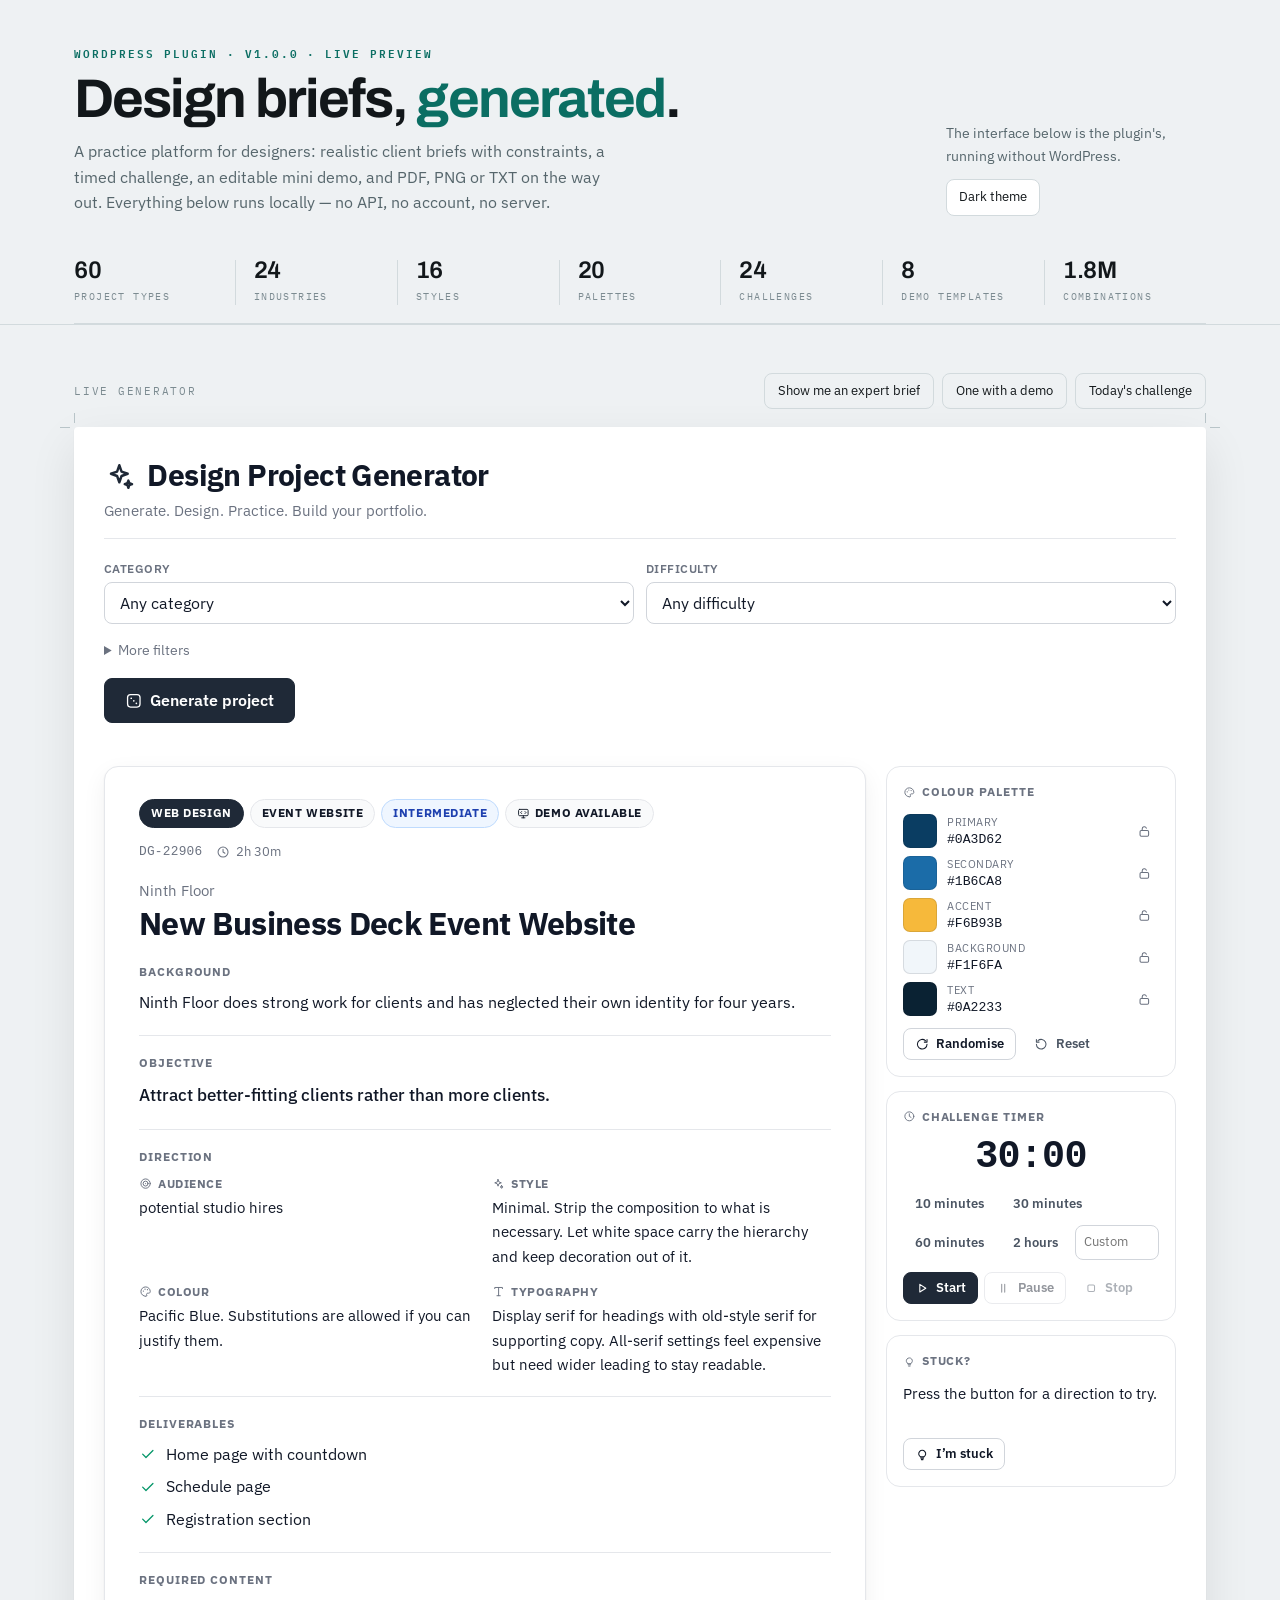
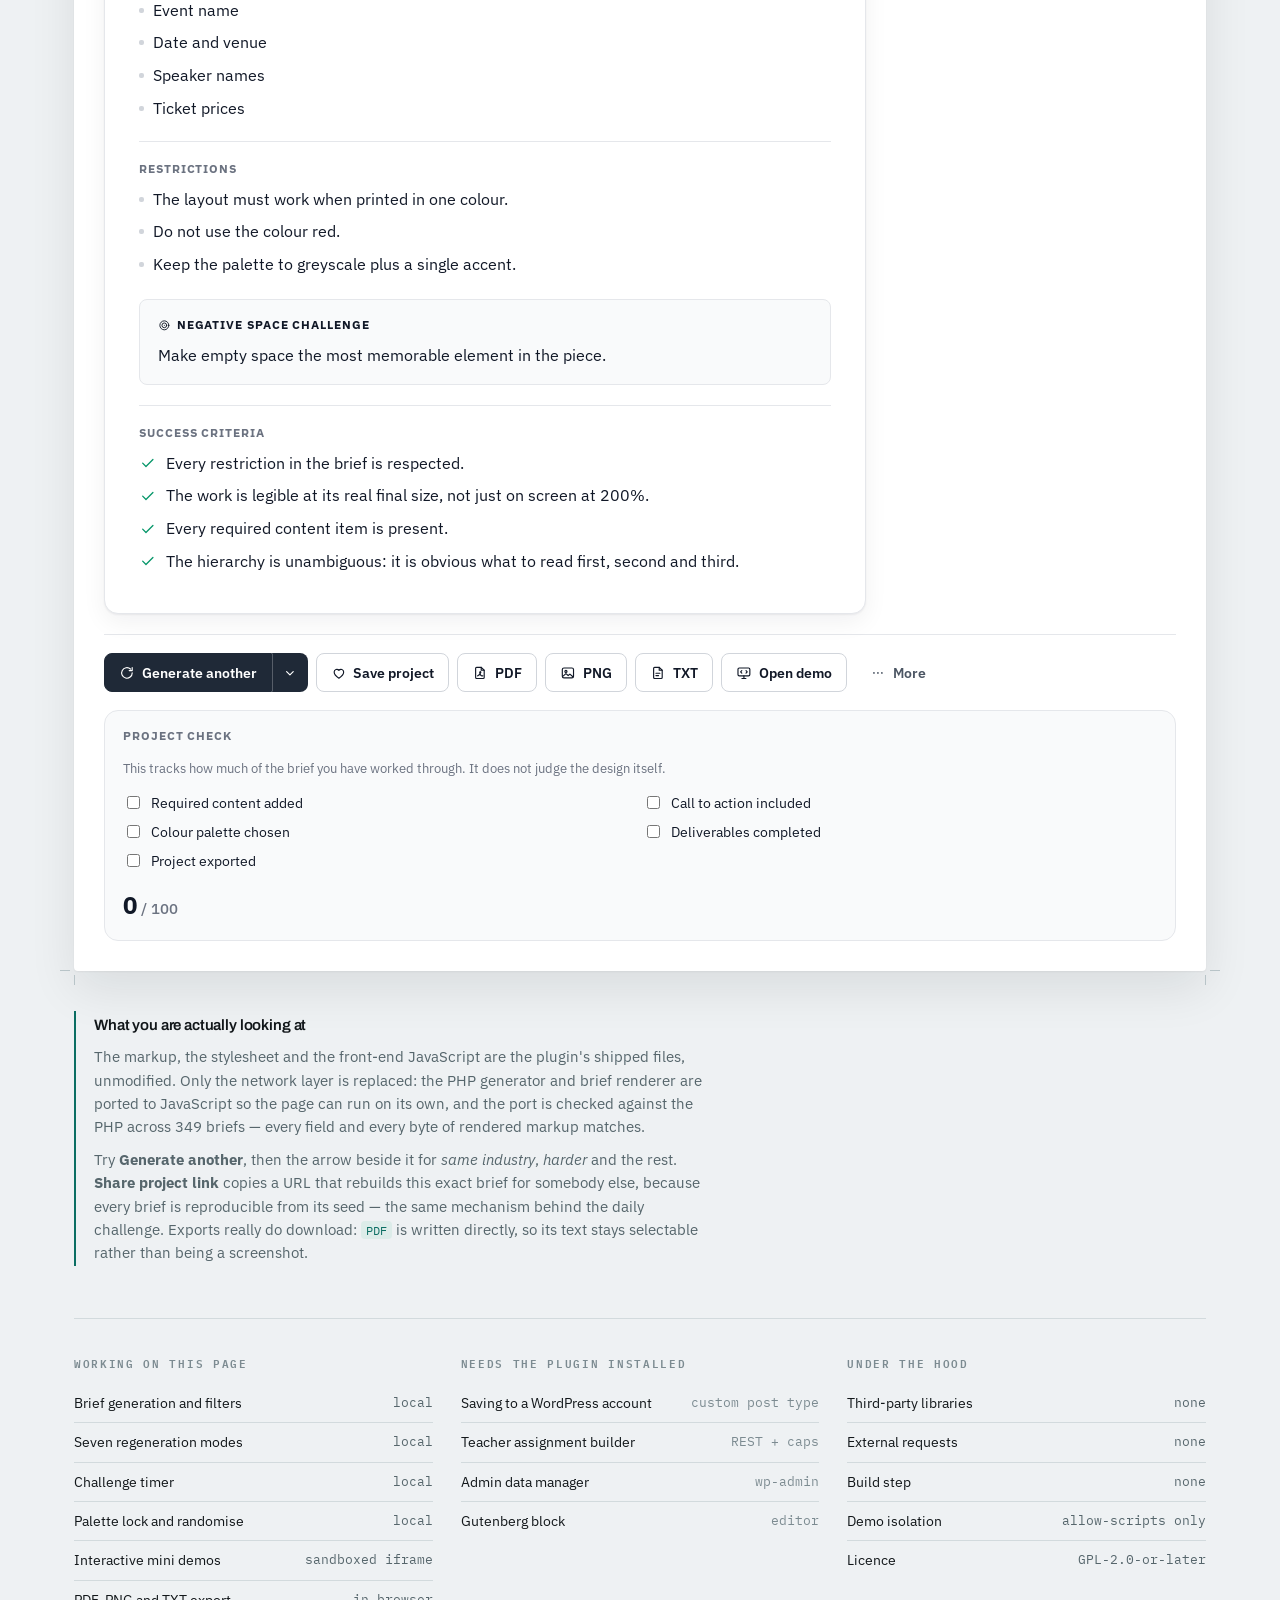
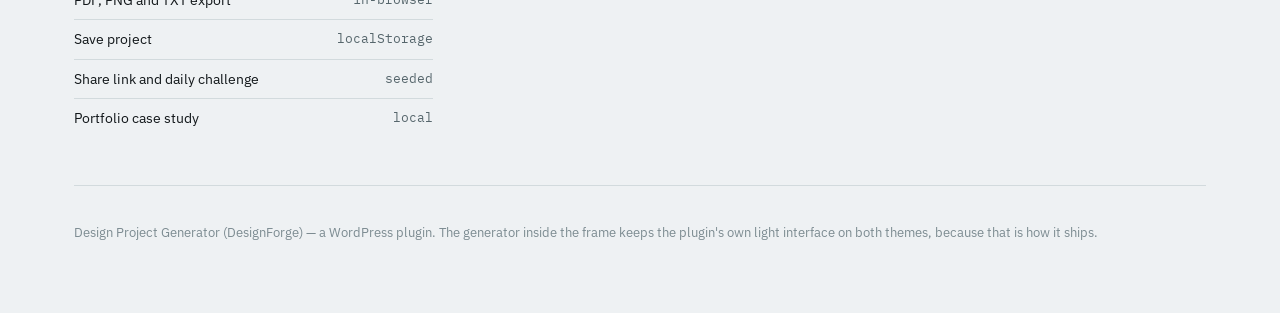
==== demo/index.html @ eef6ca42 "Add a runnable HTML demo of the real interface demo/index.html is a self-contained build that works " ====
<!DOCTYPE html>
<html lang="en">
<head>
<meta charset="utf-8">
<meta name="viewport" content="width=device-width, initial-scale=1">
<title>DesignForge Brief Generator</title>
<link rel="stylesheet" href="https://fonts.googleapis.com/css2?family=Archivo:wght@500;600;700&amp;family=IBM+Plex+Mono:wght@400;500;600&amp;family=IBM+Plex+Sans:wght@400;500;600&amp;display=swap">
<style>/*
 * Demo page chrome.
 *
 * Scoped to .sheet* / .rail* / .spec* so it cannot collide with the plugin's
 * own .dpg-* namespace. The generator inside the artboard is styled entirely
 * by the plugin's shipped frontend.css — nothing here reaches into it.
 *
 * The artboard stays a white sheet in both themes on purpose: the plugin ships
 * a light interface, and showing it on a dark ground would misrepresent it.
 * Here it reads as paper on a desk.
 */

:root {
	--paper: #eef1f3;
	--surface: #ffffff;
	--surface-sunk: #e5eaec;
	--ink: #12171a;
	--muted: #56666c;
	--faint: #7c8b91;
	--rule: #d2dadd;
	--accent: #0b6e63;
	--accent-soft: #dcece9;
	--mark: #b8c4c8;
	--shadow: 0 1px 2px rgba( 12, 23, 26, 0.05 ), 0 18px 48px rgba( 12, 23, 26, 0.09 );

	color-scheme: light dark;
}

@media ( prefers-color-scheme: dark ) {
	:root:not( [ data-theme='light' ] ) {
		--paper: #0d1214;
		--surface: #151d20;
		--surface-sunk: #1c2528;
		--ink: #e3ecee;
		--muted: #93a5aa;
		--faint: #6f8288;
		--rule: #253134;
		--accent: #56c8b7;
		--accent-soft: #14312e;
		--mark: #33454a;
		--shadow: 0 1px 2px rgba( 0, 0, 0, 0.4 ), 0 18px 48px rgba( 0, 0, 0, 0.45 );
	}
}

:root[ data-theme='dark' ] {
	--paper: #0d1214;
	--surface: #151d20;
	--surface-sunk: #1c2528;
	--ink: #e3ecee;
	--muted: #93a5aa;
	--faint: #6f8288;
	--rule: #253134;
	--accent: #56c8b7;
	--accent-soft: #14312e;
	--mark: #33454a;
	--shadow: 0 1px 2px rgba( 0, 0, 0, 0.4 ), 0 18px 48px rgba( 0, 0, 0, 0.45 );
}

* {
	box-sizing: border-box;
}

body {
	background: var( --paper );
	color: var( --ink );
	font-family: 'IBM Plex Sans', -apple-system, BlinkMacSystemFont, 'Segoe UI', sans-serif;
	font-size: 16px;
	line-height: 1.6;
	margin: 0;
	-webkit-font-smoothing: antialiased;
}

.wrap {
	margin: 0 auto;
	max-width: 1180px;
	padding: 0 24px;
}

/* ------------------------------------------------------------------ *
 * Masthead
 * ------------------------------------------------------------------ */

.masthead {
	border-bottom: 1px solid var( --rule );
	padding: 44px 0 0;
}

.masthead__row {
	align-items: flex-end;
	display: flex;
	flex-wrap: wrap;
	gap: 24px;
	justify-content: space-between;
	padding-bottom: 26px;
}

.masthead__eyebrow {
	color: var( --accent );
	font-family: 'IBM Plex Mono', ui-monospace, monospace;
	font-size: 11px;
	font-weight: 600;
	letter-spacing: 0.18em;
	margin: 0 0 10px;
	text-transform: uppercase;
}

.masthead__title {
	font-family: Archivo, 'Helvetica Neue', Arial, sans-serif;
	font-size: clamp( 2rem, 1.3rem + 3.2vw, 3.4rem );
	font-weight: 700;
	letter-spacing: -0.035em;
	line-height: 0.98;
	margin: 0;
	text-wrap: balance;
}

.masthead__title em {
	color: var( --accent );
	font-style: normal;
}

.masthead__blurb {
	color: var( --muted );
	margin: 14px 0 0;
	max-width: 54ch;
}

.masthead__aside {
	flex: 0 1 260px;
}

.masthead__aside p {
	color: var( --muted );
	font-size: 14px;
	margin: 0 0 12px;
}

.theme-toggle {
	background: var( --surface );
	border: 1px solid var( --rule );
	border-radius: 8px;
	color: var( --ink );
	cursor: pointer;
	font: inherit;
	font-size: 13px;
	padding: 7px 12px;
}

.theme-toggle:hover {
	border-color: var( --accent );
	color: var( --accent );
}

/* ------------------------------------------------------------------ *
 * Data rail — the real counts from the plugin's JSON, set like a spec strip
 * ------------------------------------------------------------------ */

.rail {
	border-bottom: 1px solid var( --rule );
	display: grid;
	gap: 1px;
	grid-template-columns: repeat( auto-fit, minmax( 116px, 1fr ) );
	list-style: none;
	margin: 0;
	padding: 0;
}

.rail li {
	padding: 16px 0 18px;
	position: relative;
}

.rail li + li::before {
	background: var( --rule );
	content: '';
	inset: 18px auto 18px -1px;
	position: absolute;
	width: 1px;
}

.rail li + li {
	padding-left: 18px;
}

.rail__value {
	display: block;
	font-family: Archivo, sans-serif;
	font-size: 24px;
	font-variant-numeric: tabular-nums;
	font-weight: 600;
	letter-spacing: -0.02em;
	line-height: 1;
}

.rail__label {
	color: var( --faint );
	display: block;
	font-family: 'IBM Plex Mono', ui-monospace, monospace;
	font-size: 10px;
	letter-spacing: 0.14em;
	margin-top: 7px;
	text-transform: uppercase;
}

/* ------------------------------------------------------------------ *
 * Artboard — the live plugin, framed like a proof
 * ------------------------------------------------------------------ */

.stage {
	/* Only the top: .wrap owns the horizontal padding, and resetting it here
	   would run the artboard to the viewport edges and push the crop marks
	   off-screen. */
	padding-top: 48px;
}

.stage__head {
	align-items: baseline;
	display: flex;
	flex-wrap: wrap;
	gap: 12px 20px;
	justify-content: space-between;
	margin-bottom: 18px;
}

.stage__label {
	color: var( --faint );
	font-family: 'IBM Plex Mono', ui-monospace, monospace;
	font-size: 11px;
	letter-spacing: 0.16em;
	margin: 0;
	text-transform: uppercase;
}

.stage__actions {
	display: flex;
	flex-wrap: wrap;
	gap: 8px;
}

.stage__actions button {
	background: transparent;
	border: 1px solid var( --rule );
	border-radius: 8px;
	color: var( --ink );
	cursor: pointer;
	font: inherit;
	font-size: 13px;
	padding: 7px 13px;
	transition: border-color 0.15s ease, color 0.15s ease;
}

.stage__actions button:hover {
	border-color: var( --accent );
	color: var( --accent );
}

.artboard {
	background: #ffffff;
	border-radius: 4px;
	box-shadow: var( --shadow );
	color: #111827;
	padding: 30px;
	position: relative;
}

/*
 * Crop marks at all four corners, sitting outside the sheet exactly as they
 * would on a press proof of one of these briefs. Eight hairlines drawn as
 * background layers on a single box inset beyond the artboard.
 */
.artboard::before {
	background:
		linear-gradient( var( --mark ), var( --mark ) ) 0 14px / 10px 1px no-repeat,
		linear-gradient( var( --mark ), var( --mark ) ) 14px 0 / 1px 10px no-repeat,
		linear-gradient( var( --mark ), var( --mark ) ) 100% 14px / 10px 1px no-repeat,
		linear-gradient( var( --mark ), var( --mark ) ) calc( 100% - 14px ) 0 / 1px 10px no-repeat,
		linear-gradient( var( --mark ), var( --mark ) ) 0 calc( 100% - 14px ) / 10px 1px no-repeat,
		linear-gradient( var( --mark ), var( --mark ) ) 14px 100% / 1px 10px no-repeat,
		linear-gradient( var( --mark ), var( --mark ) ) 100% calc( 100% - 14px ) / 10px 1px no-repeat,
		linear-gradient( var( --mark ), var( --mark ) ) calc( 100% - 14px ) 100% / 1px 10px no-repeat;
	content: '';
	inset: -14px;
	pointer-events: none;
	position: absolute;
}

@media ( max-width: 640px ) {
	/* Not enough room beside the sheet on a phone. */
	.artboard::before {
		display: none;
	}
}

@media ( max-width: 640px ) {
	.artboard {
		padding: 18px;
	}
}

/* The plugin's own stylesheet owns everything below this point; the artboard
   only holds it to a light ground so it looks the way it ships. */
.artboard .dpg {
	max-width: none;
}

/* ------------------------------------------------------------------ *
 * Notes and spec
 * ------------------------------------------------------------------ */

.note {
	border-left: 2px solid var( --accent );
	margin: 40px 0 0;
	padding: 2px 0 2px 18px;
}

.note h2 {
	font-family: Archivo, sans-serif;
	font-size: 15px;
	font-weight: 600;
	letter-spacing: -0.01em;
	margin: 0 0 8px;
}

.note p {
	color: var( --muted );
	font-size: 14.5px;
	margin: 0 0 10px;
	max-width: 68ch;
}

.note p:last-child {
	margin-bottom: 0;
}

.note code {
	background: var( --accent-soft );
	border-radius: 4px;
	color: var( --accent );
	font-family: 'IBM Plex Mono', ui-monospace, monospace;
	font-size: 0.86em;
	padding: 1px 5px;
}

.spec {
	border-top: 1px solid var( --rule );
	display: grid;
	gap: 28px;
	grid-template-columns: repeat( auto-fit, minmax( 250px, 1fr ) );
	margin-top: 52px;
	padding: 36px 0 0;
}

.spec section h3 {
	color: var( --faint );
	font-family: 'IBM Plex Mono', ui-monospace, monospace;
	font-size: 10.5px;
	font-weight: 600;
	letter-spacing: 0.16em;
	margin: 0 0 12px;
	text-transform: uppercase;
}

.spec ul {
	list-style: none;
	margin: 0;
	padding: 0;
}

.spec li {
	border-bottom: 1px solid var( --rule );
	display: flex;
	font-size: 14px;
	gap: 12px;
	justify-content: space-between;
	padding: 8px 0;
}

.spec li:last-child {
	border-bottom: 0;
}

.spec li span:last-child {
	color: var( --muted );
	font-family: 'IBM Plex Mono', ui-monospace, monospace;
	font-size: 12.5px;
	text-align: right;
	white-space: nowrap;
}

.spec li.is-off span:last-child {
	color: var( --faint );
}

.foot {
	border-top: 1px solid var( --rule );
	color: var( --faint );
	font-size: 13px;
	margin-top: 48px;
	padding: 24px 0 56px;
}

.foot a {
	color: var( --accent );
}

/* The plugin styles focus inside .dpg; the page chrome needs its own. */
.theme-toggle:focus-visible,
.stage__actions button:focus-visible,
.foot a:focus-visible {
	outline: 3px solid var( --accent );
	outline-offset: 2px;
}

@media ( prefers-reduced-motion: reduce ) {
	*,
	*::before,
	*::after {
		animation-duration: 0.01ms !important;
		transition-duration: 0.01ms !important;
	}
}
</style>
<style>/*
 * Design Project Generator — front end.
 *
 * Everything is scoped under .dpg and driven by custom properties, so a theme
 * can restyle the generator by overriding a handful of variables rather than
 * fighting selector specificity.
 *
 * Layout: two columns from 900px, stacked below that, single column on phones.
 */

.dpg {
	--dpg-ink: #111827;
	--dpg-ink-soft: #4b5563;
	--dpg-ink-faint: #6b7280;
	--dpg-line: #e5e7eb;
	--dpg-line-strong: #d1d5db;
	--dpg-surface: #ffffff;
	--dpg-surface-sunk: #f9fafb;
	--dpg-accent: #1f2937;
	--dpg-accent-ink: #ffffff;
	--dpg-focus: #2563eb;
	--dpg-radius: 14px;
	--dpg-radius-sm: 8px;
	--dpg-gap: 20px;
	--dpg-shadow: 0 1px 2px rgba( 17, 24, 39, 0.06 ), 0 8px 24px rgba( 17, 24, 39, 0.06 );

	box-sizing: border-box;
	color: var( --dpg-ink );
	font-size: 16px;
	line-height: 1.6;
	margin: 0 auto;
	max-width: 1180px;
	text-align: left;
}

.dpg *,
.dpg *::before,
.dpg *::after {
	box-sizing: border-box;
}

.dpg .screen-reader-text {
	border: 0;
	clip: rect( 1px, 1px, 1px, 1px );
	clip-path: inset( 50% );
	height: 1px;
	overflow: hidden;
	padding: 0;
	position: absolute;
	white-space: nowrap;
	width: 1px;
}

/* ------------------------------------------------------------------ *
 * Masthead and filters
 * ------------------------------------------------------------------ */

.dpg__masthead {
	border-bottom: 1px solid var( --dpg-line );
	margin-bottom: var( --dpg-gap );
	padding-bottom: 16px;
}

.dpg__heading {
	align-items: center;
	display: flex;
	font-size: clamp( 1.35rem, 1.1rem + 1.2vw, 1.9rem );
	font-weight: 700;
	gap: 10px;
	letter-spacing: -0.02em;
	line-height: 1.2;
	margin: 0 0 4px;
}

.dpg__heading-icon {
	color: var( --dpg-accent );
	height: 1em;
	width: 1em;
}

.dpg__tagline {
	color: var( --dpg-ink-faint );
	font-size: 0.95rem;
	margin: 0;
}

.dpg__filters {
	align-items: flex-end;
	display: flex;
	flex-wrap: wrap;
	gap: 12px;
	margin-bottom: 12px;
}

.dpg__filter {
	display: flex;
	flex: 1 1 180px;
	flex-direction: column;
	gap: 4px;
	min-width: 0;
}

.dpg__filter label {
	color: var( --dpg-ink-faint );
	font-size: 0.75rem;
	font-weight: 600;
	letter-spacing: 0.04em;
	text-transform: uppercase;
}

.dpg__filter select,
.dpg__filter input[ type='text' ] {
	background: var( --dpg-surface );
	border: 1px solid var( --dpg-line-strong );
	border-radius: var( --dpg-radius-sm );
	color: inherit;
	font: inherit;
	max-width: 100%;
	padding: 9px 11px;
	width: 100%;
}

.dpg__filter--check {
	align-items: center;
	flex-direction: row;
	gap: 8px;
}

.dpg__filter--check label {
	font-size: 0.85rem;
	letter-spacing: 0;
	text-transform: none;
}

.dpg__filter-more {
	flex: 1 1 100%;
}

.dpg__filter-more summary {
	color: var( --dpg-ink-faint );
	cursor: pointer;
	font-size: 0.85rem;
	padding: 4px 0;
	width: fit-content;
}

.dpg__filter-more-grid {
	display: flex;
	flex-wrap: wrap;
	gap: 12px;
	padding-top: 10px;
}

.dpg__generate-only {
	margin-bottom: 16px;
}

.dpg__live {
	color: var( --dpg-ink-faint );
	font-size: 0.85rem;
	margin: 0 0 12px;
	min-height: 1.4em;
}

.dpg__notice {
	background: var( --dpg-surface-sunk );
	border: 1px solid var( --dpg-line );
	border-radius: var( --dpg-radius-sm );
	color: var( --dpg-ink-soft );
	font-size: 0.9rem;
	margin: 0 0 var( --dpg-gap );
	padding: 12px 14px;
}

/* ------------------------------------------------------------------ *
 * Buttons and menus
 * ------------------------------------------------------------------ */

.dpg-btn {
	align-items: center;
	background: var( --dpg-surface );
	border: 1px solid var( --dpg-line-strong );
	border-radius: var( --dpg-radius-sm );
	color: var( --dpg-ink );
	cursor: pointer;
	display: inline-flex;
	font: inherit;
	font-size: 0.9rem;
	font-weight: 600;
	gap: 7px;
	justify-content: center;
	line-height: 1.2;
	padding: 10px 14px;
	text-decoration: none;
	transition: background-color 0.15s ease, border-color 0.15s ease, transform 0.15s ease;
}

.dpg-btn:hover {
	background: var( --dpg-surface-sunk );
	border-color: var( --dpg-ink-faint );
}

.dpg-btn:active {
	transform: translateY( 1px );
}

.dpg-btn:disabled {
	cursor: not-allowed;
	opacity: 0.45;
}

.dpg-btn--primary {
	background: var( --dpg-accent );
	border-color: var( --dpg-accent );
	color: var( --dpg-accent-ink );
}

.dpg-btn--primary:hover {
	background: #374151;
	border-color: #374151;
}

.dpg-btn--lg {
	font-size: 1rem;
	padding: 12px 20px;
}

.dpg-btn--sm {
	font-size: 0.82rem;
	padding: 7px 11px;
}

.dpg-btn--quiet {
	background: transparent;
	border-color: transparent;
	color: var( --dpg-ink-soft );
}

.dpg-btn--quiet:hover {
	background: var( --dpg-surface-sunk );
	border-color: var( --dpg-line );
}

.dpg-btn.is-active {
	background: var( --dpg-accent );
	border-color: var( --dpg-accent );
	color: var( --dpg-accent-ink );
}

.dpg :focus-visible {
	outline: 3px solid var( --dpg-focus );
	outline-offset: 2px;
}

.dpg-icon {
	fill: none;
	flex: none;
	height: 1.1em;
	stroke: currentColor;
	stroke-linecap: round;
	stroke-linejoin: round;
	stroke-width: 1.75;
	width: 1.1em;
}

.dpg-split {
	display: inline-flex;
	position: relative;
}

.dpg-split .dpg-btn:first-child {
	border-bottom-right-radius: 0;
	border-top-right-radius: 0;
}

.dpg-split__toggle {
	border-bottom-left-radius: 0;
	border-left-color: rgba( 255, 255, 255, 0.25 );
	border-top-left-radius: 0;
	padding-left: 9px;
	padding-right: 9px;
}

.dpg-menu {
	background: var( --dpg-surface );
	border: 1px solid var( --dpg-line-strong );
	border-radius: var( --dpg-radius-sm );
	box-shadow: var( --dpg-shadow );
	left: 0;
	list-style: none;
	margin: 6px 0 0;
	min-width: 220px;
	padding: 6px;
	position: absolute;
	top: 100%;
	z-index: 30;
}

.dpg-menu--right {
	left: auto;
	right: 0;
}

.dpg-menu li {
	list-style: none;
	margin: 0;
}

.dpg-menu button {
	background: none;
	border: 0;
	border-radius: 6px;
	color: inherit;
	cursor: pointer;
	display: block;
	font: inherit;
	font-size: 0.9rem;
	padding: 8px 10px;
	text-align: left;
	width: 100%;
}

.dpg-menu button:hover {
	background: var( --dpg-surface-sunk );
}

/* ------------------------------------------------------------------ *
 * Stage layout
 * ------------------------------------------------------------------ */

.dpg__stage {
	display: grid;
	gap: var( --dpg-gap );
	grid-template-columns: 1fr;
}

@media ( min-width: 900px ) {
	.dpg__stage {
		grid-template-columns: minmax( 0, 1fr ) 290px;
		align-items: start;
	}
}

.dpg__card-wrap {
	background: var( --dpg-surface );
	border: 1px solid var( --dpg-line );
	border-radius: var( --dpg-radius );
	box-shadow: var( --dpg-shadow );
	min-width: 0;
	overflow: hidden;
}

.dpg.is-loading .dpg__card {
	opacity: 0.5;
	transition: opacity 0.2s ease;
}

.dpg__placeholder {
	align-items: center;
	color: var( --dpg-ink-faint );
	display: flex;
	flex-direction: column;
	gap: 12px;
	padding: 64px 24px;
	text-align: center;
}

.dpg__placeholder-icon {
	height: 42px;
	stroke-width: 1.3;
	width: 42px;
}

/* ------------------------------------------------------------------ *
 * The brief
 * ------------------------------------------------------------------ */

.dpg-brief {
	padding: 26px;
}

@media ( min-width: 600px ) {
	.dpg-brief {
		padding: 32px 34px;
	}
}

.dpg-brief__chips {
	display: flex;
	flex-wrap: wrap;
	gap: 6px;
	margin-bottom: 14px;
}

.dpg-chip {
	align-items: center;
	background: var( --dpg-surface-sunk );
	border: 1px solid var( --dpg-line );
	border-radius: 999px;
	display: inline-flex;
	font-size: 0.72rem;
	font-weight: 700;
	gap: 5px;
	letter-spacing: 0.05em;
	padding: 4px 11px;
	text-transform: uppercase;
}

.dpg-chip--category {
	background: var( --dpg-accent );
	border-color: var( --dpg-accent );
	color: var( --dpg-accent-ink );
}

.dpg-chip--difficulty[ data-level='beginner' ] {
	background: #ecfdf5;
	border-color: #a7f3d0;
	color: #065f46;
}

.dpg-chip--difficulty[ data-level='intermediate' ] {
	background: #eff6ff;
	border-color: #bfdbfe;
	color: #1e40af;
}

.dpg-chip--difficulty[ data-level='advanced' ] {
	background: #fff7ed;
	border-color: #fed7aa;
	color: #9a3412;
}

.dpg-chip--difficulty[ data-level='expert' ] {
	background: #fef2f2;
	border-color: #fecaca;
	color: #991b1b;
}

.dpg-chip--daily {
	background: #fefce8;
	border-color: #fde68a;
	color: #854d0e;
}

.dpg-brief__meta-line {
	align-items: center;
	color: var( --dpg-ink-faint );
	display: flex;
	flex-wrap: wrap;
	font-size: 0.8rem;
	gap: 14px;
	margin-bottom: 16px;
}

.dpg-brief__id {
	font-family: ui-monospace, SFMono-Regular, Menlo, Consolas, monospace;
	letter-spacing: 0.02em;
}

.dpg-brief__time {
	align-items: center;
	display: inline-flex;
	gap: 5px;
}

.dpg-brief__client {
	color: var( --dpg-ink-faint );
	font-size: 0.95rem;
	margin: 0 0 2px;
}

.dpg-brief__title {
	font-size: clamp( 1.4rem, 1.1rem + 1.4vw, 2rem );
	font-weight: 700;
	letter-spacing: -0.02em;
	line-height: 1.15;
	margin: 0 0 22px;
}

.dpg-brief__section {
	border-top: 1px solid var( --dpg-line );
	margin-top: 20px;
	padding-top: 18px;
}

.dpg-brief__section:first-of-type {
	border-top: 0;
	margin-top: 0;
	padding-top: 0;
}

.dpg-brief__label {
	align-items: center;
	color: var( --dpg-ink-faint );
	display: flex;
	font-size: 0.72rem;
	font-weight: 700;
	gap: 6px;
	letter-spacing: 0.08em;
	margin: 0 0 8px;
	text-transform: uppercase;
}

.dpg-brief__prose {
	margin: 0;
	max-width: 68ch;
}

.dpg-brief__prose--lead {
	font-size: 1.08rem;
	font-weight: 500;
}

.dpg-brief__facts {
	display: grid;
	gap: 14px;
	grid-template-columns: 1fr;
	margin: 0;
}

@media ( min-width: 640px ) {
	.dpg-brief__facts {
		grid-template-columns: repeat( 2, minmax( 0, 1fr ) );
	}
}

.dpg-brief__fact dt {
	align-items: center;
	color: var( --dpg-ink-faint );
	display: flex;
	font-size: 0.75rem;
	font-weight: 700;
	gap: 6px;
	letter-spacing: 0.04em;
	margin-bottom: 2px;
	text-transform: uppercase;
}

.dpg-brief__fact dd {
	margin: 0;
	font-size: 0.95rem;
}

.dpg-brief__list {
	list-style: none;
	margin: 0;
	padding: 0;
}

.dpg-brief__list li {
	display: flex;
	gap: 9px;
	margin: 0 0 7px;
	padding: 0;
}

.dpg-brief__list:not( .dpg-brief__list--check ) li::before {
	color: var( --dpg-line-strong );
	content: '';
	background: currentColor;
	border-radius: 2px;
	flex: none;
	height: 5px;
	margin-top: 0.62em;
	width: 5px;
}

.dpg-brief__tick {
	color: #059669;
	flex: none;
	margin-top: 0.22em;
}

.dpg-brief__challenge {
	background: var( --dpg-surface-sunk );
	border: 1px solid var( --dpg-line );
	border-radius: var( --dpg-radius-sm );
	margin-top: 22px;
	padding: 16px 18px;
}

.dpg-brief__challenge .dpg-brief__label {
	color: var( --dpg-ink );
}

.dpg-brief__challenge-time {
	color: var( --dpg-ink-faint );
	font-size: 0.85rem;
	margin: 8px 0 0;
}

/* ------------------------------------------------------------------ *
 * Tools column
 * ------------------------------------------------------------------ */

.dpg__tools {
	display: grid;
	gap: 14px;
	min-width: 0;
}

.dpg-tool {
	background: var( --dpg-surface );
	border: 1px solid var( --dpg-line );
	border-radius: var( --dpg-radius );
	padding: 16px;
}

.dpg-tool__title {
	align-items: center;
	color: var( --dpg-ink-faint );
	display: flex;
	font-size: 0.72rem;
	font-weight: 700;
	gap: 6px;
	letter-spacing: 0.08em;
	margin: 0 0 12px;
	text-transform: uppercase;
}

.dpg-tool__actions {
	display: flex;
	flex-wrap: wrap;
	gap: 6px;
	margin-top: 12px;
}

.dpg-tool__hint {
	font-size: 0.92rem;
	margin: 0;
	min-height: 3em;
}

.dpg-palette {
	display: grid;
	gap: 8px;
	list-style: none;
	margin: 0;
	padding: 0;
}

.dpg-swatch {
	align-items: center;
	display: grid;
	gap: 10px;
	grid-template-columns: 34px minmax( 0, 1fr ) 30px;
	margin: 0;
}

.dpg-swatch__chip {
	border: 1px solid rgba( 17, 24, 39, 0.12 );
	border-radius: 7px;
	display: block;
	height: 34px;
	width: 34px;
}

.dpg-swatch__meta {
	display: flex;
	flex-direction: column;
	min-width: 0;
}

.dpg-swatch__role {
	color: var( --dpg-ink-faint );
	font-size: 0.7rem;
	letter-spacing: 0.05em;
	text-transform: uppercase;
}

.dpg-swatch__hex {
	background: none;
	border: 0;
	color: inherit;
	cursor: pointer;
	font-family: ui-monospace, SFMono-Regular, Menlo, Consolas, monospace;
	font-size: 0.82rem;
	padding: 0;
	text-align: left;
}

.dpg-swatch__hex:hover {
	text-decoration: underline;
}

.dpg-swatch__lock {
	background: none;
	border: 0;
	border-radius: 6px;
	color: var( --dpg-ink-faint );
	cursor: pointer;
	line-height: 0;
	padding: 6px;
}

.dpg-swatch__lock:hover {
	background: var( --dpg-surface-sunk );
}

.dpg-swatch__lock-closed,
.dpg-swatch[ data-locked='true' ] .dpg-swatch__lock-open {
	display: none;
}

.dpg-swatch[ data-locked='true' ] .dpg-swatch__lock-closed {
	display: block;
}

.dpg-swatch[ data-locked='true' ] .dpg-swatch__lock {
	color: var( --dpg-ink );
}

.dpg-timer__display {
	font-family: ui-monospace, SFMono-Regular, Menlo, Consolas, monospace;
	font-size: 2.4rem;
	font-variant-numeric: tabular-nums;
	font-weight: 700;
	letter-spacing: -0.02em;
	line-height: 1;
	margin: 0 0 12px;
	text-align: center;
}

.dpg--timing .dpg-timer__display {
	color: #047857;
}

.dpg--time-up .dpg-timer__display {
	color: #b91c1c;
}

.dpg-timer__presets {
	display: flex;
	flex-wrap: wrap;
	gap: 5px;
}

.dpg-timer__custom input {
	border: 1px solid var( --dpg-line-strong );
	border-radius: var( --dpg-radius-sm );
	font: inherit;
	font-size: 0.82rem;
	padding: 6px 8px;
	width: 84px;
}

/* ------------------------------------------------------------------ *
 * Actions and completion check
 * ------------------------------------------------------------------ */

.dpg__actions {
	border-top: 1px solid var( --dpg-line );
	margin-top: var( --dpg-gap );
	padding-top: 18px;
}

.dpg__actions-main {
	display: flex;
	flex-wrap: wrap;
	gap: 8px;
}

.dpg__progress {
	background: var( --dpg-surface-sunk );
	border: 1px solid var( --dpg-line );
	border-radius: var( --dpg-radius );
	margin-top: 18px;
	padding: 16px 18px;
}

.dpg__progress-note {
	color: var( --dpg-ink-faint );
	font-size: 0.82rem;
	margin: 0 0 12px;
}

.dpg-check {
	display: grid;
	gap: 6px;
	list-style: none;
	margin: 0;
	padding: 0;
}

@media ( min-width: 720px ) {
	.dpg-check {
		grid-template-columns: repeat( 2, minmax( 0, 1fr ) );
	}
}

.dpg-check li {
	margin: 0;
}

.dpg-check label {
	align-items: center;
	cursor: pointer;
	display: flex;
	font-size: 0.9rem;
	gap: 8px;
}

.dpg-check__score {
	font-size: 1.5rem;
	font-weight: 700;
	margin: 14px 0 0;
}

.dpg-check__score-total {
	color: var( --dpg-ink-faint );
	font-size: 0.95rem;
	font-weight: 500;
}

/* ------------------------------------------------------------------ *
 * Modals
 * ------------------------------------------------------------------ */

.dpg-modal {
	align-items: center;
	bottom: 0;
	display: flex;
	justify-content: center;
	left: 0;
	padding: 16px;
	position: fixed;
	right: 0;
	top: 0;
	z-index: 100000;
}

.dpg-modal[ hidden ] {
	display: none;
}

.dpg-modal__backdrop {
	background: rgba( 17, 24, 39, 0.55 );
	inset: 0;
	position: absolute;
}

.dpg-modal__box {
	background: var( --dpg-surface );
	border-radius: var( --dpg-radius );
	box-shadow: 0 24px 64px rgba( 17, 24, 39, 0.3 );
	display: flex;
	flex-direction: column;
	max-height: calc( 100vh - 32px );
	max-width: 620px;
	overflow: hidden;
	position: relative;
	width: 100%;
}

.dpg-modal__box--wide {
	max-width: 1100px;
}

.dpg-modal__head {
	align-items: center;
	border-bottom: 1px solid var( --dpg-line );
	display: flex;
	gap: 12px;
	justify-content: space-between;
	padding: 16px 20px;
}

.dpg-modal__head h3 {
	font-size: 1.05rem;
	margin: 0;
}

.dpg-modal__close {
	background: none;
	border: 0;
	border-radius: 6px;
	color: var( --dpg-ink-faint );
	cursor: pointer;
	line-height: 0;
	padding: 7px;
}

.dpg-modal__close:hover {
	background: var( --dpg-surface-sunk );
	color: var( --dpg-ink );
}

.dpg-modal__actions {
	display: flex;
	flex-wrap: wrap;
	gap: 8px;
	margin-top: 6px;
}

body.dpg-modal-open {
	overflow: hidden;
}

/* ------------------------------------------------------------------ *
 * Case study, saved projects, teacher mode
 * ------------------------------------------------------------------ */

.dpg-case,
.dpg-saved {
	overflow-y: auto;
	padding: 20px;
}

.dpg-case__intro {
	color: var( --dpg-ink-faint );
	font-size: 0.9rem;
	margin: 0 0 16px;
}

.dpg-case__field {
	display: flex;
	flex-direction: column;
	gap: 5px;
	margin: 0 0 14px;
}

.dpg-case__field label {
	font-size: 0.82rem;
	font-weight: 600;
}

.dpg-case__field textarea {
	background: var( --dpg-surface );
	border: 1px solid var( --dpg-line-strong );
	border-radius: var( --dpg-radius-sm );
	color: inherit;
	font: inherit;
	font-size: 0.92rem;
	padding: 9px 11px;
	resize: vertical;
	width: 100%;
}

.dpg-saved__item {
	border-bottom: 1px solid var( --dpg-line );
	padding: 12px 0;
}

.dpg-saved__item:last-child {
	border-bottom: 0;
}

.dpg-saved__title {
	font-size: 1rem;
	margin: 0 0 3px;
}

.dpg-saved__meta {
	color: var( --dpg-ink-faint );
	font-size: 0.82rem;
	margin: 0 0 8px;
}

.dpg-saved__actions {
	display: flex;
	gap: 6px;
	margin: 0;
}

.dpg-saved__empty {
	color: var( --dpg-ink-faint );
	margin: 0;
}

.dpg-teacher {
	background: var( --dpg-surface-sunk );
	border: 1px solid var( --dpg-line );
	border-radius: var( --dpg-radius );
	margin-top: var( --dpg-gap );
	padding: 20px 22px;
}

.dpg-teacher__title {
	align-items: center;
	display: flex;
	font-size: 1.05rem;
	gap: 8px;
	margin: 0 0 6px;
}

.dpg-teacher__intro {
	color: var( --dpg-ink-faint );
	font-size: 0.9rem;
	margin: 0 0 16px;
}

.dpg-teacher__form {
	display: grid;
	gap: 12px;
	grid-template-columns: 1fr;
}

@media ( min-width: 700px ) {
	.dpg-teacher__form {
		grid-template-columns: repeat( 2, minmax( 0, 1fr ) );
	}

	.dpg-teacher__actions {
		grid-column: 1 / -1;
	}
}

.dpg-teacher__field {
	display: flex;
	flex-direction: column;
	gap: 4px;
	margin: 0;
}

.dpg-teacher__field label {
	font-size: 0.78rem;
	font-weight: 600;
}

.dpg-teacher__field input,
.dpg-teacher__field select {
	background: var( --dpg-surface );
	border: 1px solid var( --dpg-line-strong );
	border-radius: var( --dpg-radius-sm );
	color: inherit;
	font: inherit;
	padding: 8px 10px;
	width: 100%;
}

.dpg-teacher__actions {
	margin: 0;
}

.dpg-teacher__list {
	font-size: 0.9rem;
	margin: 10px 0 0;
	padding-left: 20px;
}

.dpg-teacher__list li {
	margin-bottom: 4px;
}

/* ------------------------------------------------------------------ *
 * Demo editor
 * ------------------------------------------------------------------ */

.dpg-demo {
	display: grid;
	gap: 0;
	grid-template-columns: 1fr;
	min-height: 0;
	overflow: hidden;
}

@media ( min-width: 860px ) {
	.dpg-demo {
		grid-template-columns: 300px minmax( 0, 1fr );
	}
}

.dpg-demo__controls {
	border-right: 1px solid var( --dpg-line );
	max-height: 70vh;
	overflow-y: auto;
	padding: 18px;
}

.dpg-demo__group {
	margin-bottom: 20px;
}

.dpg-demo__group-title {
	color: var( --dpg-ink-faint );
	font-size: 0.7rem;
	font-weight: 700;
	letter-spacing: 0.08em;
	margin: 0 0 10px;
	text-transform: uppercase;
}

.dpg-demo__field {
	display: flex;
	flex-direction: column;
	gap: 4px;
	margin: 0 0 12px;
}

.dpg-demo__field label {
	font-size: 0.78rem;
	font-weight: 600;
}

.dpg-demo__input {
	background: var( --dpg-surface );
	border: 1px solid var( --dpg-line-strong );
	border-radius: var( --dpg-radius-sm );
	color: inherit;
	font: inherit;
	font-size: 0.88rem;
	padding: 7px 9px;
	width: 100%;
}

.dpg-demo__field--color .dpg-demo__input {
	block-size: 38px;
	cursor: pointer;
	padding: 3px;
}

.dpg-demo__field--range .dpg-demo__input {
	border: 0;
	padding: 0;
}

.dpg-demo__actions {
	display: flex;
	flex-wrap: wrap;
	gap: 6px;
	margin: 0;
}

.dpg-demo__preview {
	background: var( --dpg-surface-sunk );
	min-height: 420px;
	padding: 16px;
}

.dpg-demo__preview iframe {
	background: #ffffff;
	border: 1px solid var( --dpg-line );
	border-radius: var( --dpg-radius-sm );
	display: block;
	height: 100%;
	min-height: 400px;
	width: 100%;
}

.dpg-export-stage {
	height: 0;
	left: -9999px;
	overflow: hidden;
	position: absolute;
	width: 0;
}

/* ------------------------------------------------------------------ *
 * Motion and print
 * ------------------------------------------------------------------ */

@media ( prefers-reduced-motion: reduce ) {
	.dpg *,
	.dpg *::before,
	.dpg *::after {
		animation-duration: 0.01ms !important;
		animation-iteration-count: 1 !important;
		scroll-behavior: auto !important;
		transition-duration: 0.01ms !important;
	}
}

@media print {
	.dpg__filters,
	.dpg__actions,
	.dpg__tools,
	.dpg__live,
	.dpg-modal,
	.dpg-teacher,
	.dpg__generate-only {
		display: none !important;
	}

	.dpg,
	.dpg__card-wrap {
		border: 0;
		box-shadow: none;
		max-width: none;
	}

	.dpg-brief {
		padding: 0;
	}

	.dpg-brief__section {
		break-inside: avoid;
		page-break-inside: avoid;
	}
}
</style>
</head>
<body>
<header class="masthead">
	<div class="wrap">
		<div class="masthead__row">
			<div>
				<p class="masthead__eyebrow">WordPress plugin &middot; v1.0.0 &middot; live preview</p>
				<h1 class="masthead__title">Design briefs, <em>generated</em>.</h1>
				<p class="masthead__blurb">
					A practice platform for designers: realistic client briefs with constraints,
					a timed challenge, an editable mini demo, and PDF, PNG or TXT on the way out.
					Everything below runs locally — no API, no account, no server.
				</p>
			</div>
			<div class="masthead__aside">
				<p>The interface below is the plugin's, running without WordPress.</p>
				<button type="button" class="theme-toggle" data-theme-toggle>Dark theme</button>
			</div>
		</div>

		<ul class="rail">
			<li><span class="rail__value">60</span><span class="rail__label">Project types</span></li>
			<li><span class="rail__value">24</span><span class="rail__label">Industries</span></li>
			<li><span class="rail__value">16</span><span class="rail__label">Styles</span></li>
			<li><span class="rail__value">20</span><span class="rail__label">Palettes</span></li>
			<li><span class="rail__value">24</span><span class="rail__label">Challenges</span></li>
			<li><span class="rail__value">8</span><span class="rail__label">Demo templates</span></li>
			<li><span class="rail__value">1.8M</span><span class="rail__label">Combinations</span></li>
		</ul>
	</div>
</header>

<main class="wrap stage">
	<div class="stage__head">
		<p class="stage__label">Live generator</p>
		<div class="stage__actions">
			<button type="button" data-demo-expert>Show me an expert brief</button>
			<button type="button" data-demo-withdemo>One with a demo</button>
			<button type="button" data-demo-daily>Today's challenge</button>
		</div>
	</div>

	<div class="artboard">
		<svg xmlns="http://www.w3.org/2000/svg" width="0" height="0" style="position:absolute;width:0;height:0;overflow:hidden" aria-hidden="true" focusable="false">
<!--
	Design Project Generator icon set.
	Drawn for this plugin. Licensed under the GPL-2.0-or-later, like the rest of
	the plugin, so there is no third-party icon licence to track.
	All symbols share a 24x24 grid, a 1.75 stroke and round caps and joins.
-->
<defs></defs>
<symbol id="dpg-i-dice" viewBox="0 0 24 24"><rect x="3.5" y="3.5" width="17" height="17" rx="4"/><circle cx="8.5" cy="8.5" r="1.15" fill="currentColor" stroke="none"/><circle cx="15.5" cy="15.5" r="1.15" fill="currentColor" stroke="none"/><circle cx="12" cy="12" r="1.15" fill="currentColor" stroke="none"/></symbol>
<symbol id="dpg-i-refresh" viewBox="0 0 24 24"><path d="M20 12a8 8 0 1 1-2.6-5.9"/><path d="M20 4v4.5h-4.5"/></symbol>
<symbol id="dpg-i-heart" viewBox="0 0 24 24"><path d="M12 20s-7.2-4.4-7.2-9.3A4 4 0 0 1 12 8.2a4 4 0 0 1 7.2 2.5C19.2 15.6 12 20 12 20Z"/></symbol>
<symbol id="dpg-i-file-text" viewBox="0 0 24 24"><path d="M14 3.5H7a1.5 1.5 0 0 0-1.5 1.5v14A1.5 1.5 0 0 0 7 20.5h10a1.5 1.5 0 0 0 1.5-1.5V8Z"/><path d="M14 3.5V8h4.5"/><path d="M9 12.5h6M9 16h4"/></symbol>
<symbol id="dpg-i-file-pdf" viewBox="0 0 24 24"><path d="M14 3.5H7a1.5 1.5 0 0 0-1.5 1.5v14A1.5 1.5 0 0 0 7 20.5h10a1.5 1.5 0 0 0 1.5-1.5V8Z"/><path d="M14 3.5V8h4.5"/><path d="M8.5 16.5c2.4-.6 4-3 4.8-5.2.4-1.1-.9-1.7-1.4-.7-.7 1.5.4 4.7 2.4 5.6.8.4 1.6.4 2.2.1"/></symbol>
<symbol id="dpg-i-image" viewBox="0 0 24 24"><rect x="3.5" y="4.5" width="17" height="15" rx="2.5"/><circle cx="9" cy="9.75" r="1.6"/><path d="M4.2 17.2 9 13l3.4 3 2.6-2.2 4.6 4"/></symbol>
<symbol id="dpg-i-monitor" viewBox="0 0 24 24"><rect x="3" y="4.5" width="18" height="12" rx="2"/><path d="M9 20.5h6M12 16.5v4"/><path d="M8.8 8.6 7 10.5l1.8 1.9M15.2 8.6l1.8 1.9-1.8 1.9"/></symbol>
<symbol id="dpg-i-clock" viewBox="0 0 24 24"><circle cx="12" cy="12" r="8.5"/><path d="M12 7.2V12l3.2 2"/></symbol>
<symbol id="dpg-i-bulb" viewBox="0 0 24 24"><path d="M9.2 16.4a5.8 5.8 0 1 1 5.6 0"/><path d="M9.8 18.5h4.4M10.6 21h2.8"/><path d="M9.2 16.4h5.6"/></symbol>
<symbol id="dpg-i-printer" viewBox="0 0 24 24"><path d="M7 9V4.5h10V9"/><path d="M7 17.5H5.5A1.5 1.5 0 0 1 4 16V11a2 2 0 0 1 2-2h12a2 2 0 0 1 2 2v5a1.5 1.5 0 0 1-1.5 1.5H17"/><rect x="7" y="14.5" width="10" height="5.5" rx="1"/></symbol>
<symbol id="dpg-i-copy" viewBox="0 0 24 24"><rect x="8.5" y="8.5" width="11" height="11" rx="2"/><path d="M15.5 5.5A2 2 0 0 0 13.5 4H6a2 2 0 0 0-2 2v7.5a2 2 0 0 0 1.5 1.9"/></symbol>
<symbol id="dpg-i-rotate" viewBox="0 0 24 24"><path d="M4 12a8 8 0 1 0 2.6-5.9"/><path d="M4 4v4.5h4.5"/></symbol>
<symbol id="dpg-i-check" viewBox="0 0 24 24"><path d="m5 12.5 4.5 4.5L19 7.5"/></symbol>
<symbol id="dpg-i-x" viewBox="0 0 24 24"><path d="M6.5 6.5l11 11M17.5 6.5l-11 11"/></symbol>
<symbol id="dpg-i-chevron" viewBox="0 0 24 24"><path d="m7 10 5 5 5-5"/></symbol>
<symbol id="dpg-i-palette" viewBox="0 0 24 24"><path d="M12 20.5a8.5 8.5 0 1 1 8.5-8.5c0 2-1.6 2.9-3.1 2.9h-1.7a2 2 0 0 0-1.4 3.4 1.6 1.6 0 0 1-1.2 2.2Z"/><circle cx="8" cy="11" r="1.15" fill="currentColor" stroke="none"/><circle cx="11" cy="7.6" r="1.15" fill="currentColor" stroke="none"/><circle cx="15.4" cy="8.6" r="1.15" fill="currentColor" stroke="none"/></symbol>
<symbol id="dpg-i-type" viewBox="0 0 24 24"><path d="M5 6.5V4.5h14v2"/><path d="M12 4.5v15"/><path d="M9 19.5h6"/></symbol>
<symbol id="dpg-i-target" viewBox="0 0 24 24"><circle cx="12" cy="12" r="8.5"/><circle cx="12" cy="12" r="4.5"/><circle cx="12" cy="12" r="1" fill="currentColor" stroke="none"/></symbol>
<symbol id="dpg-i-sparkles" viewBox="0 0 24 24"><path d="M11 4.5 12.6 9l4.4 1.6-4.4 1.6L11 16.7 9.4 12.2 5 10.6 9.4 9Z"/><path d="M17.5 15.5 18.2 17.4l1.9.7-1.9.7-.7 1.9-.7-1.9-1.9-.7 1.9-.7Z"/></symbol>
<symbol id="dpg-i-lock" viewBox="0 0 24 24"><rect x="5" y="10.5" width="14" height="9.5" rx="2"/><path d="M8.5 10.5V8a3.5 3.5 0 0 1 7 0v2.5"/></symbol>
<symbol id="dpg-i-unlock" viewBox="0 0 24 24"><rect x="5" y="10.5" width="14" height="9.5" rx="2"/><path d="M8.5 10.5V8a3.5 3.5 0 0 1 6.8-1.2"/></symbol>
<symbol id="dpg-i-plus" viewBox="0 0 24 24"><path d="M12 5.5v13M5.5 12h13"/></symbol>
<symbol id="dpg-i-trash" viewBox="0 0 24 24"><path d="M4.5 6.5h15"/><path d="M9.5 6.5V5a1.5 1.5 0 0 1 1.5-1.5h2A1.5 1.5 0 0 1 14.5 5v1.5"/><path d="M6.5 6.5 7.4 19a1.5 1.5 0 0 0 1.5 1.4h6.2a1.5 1.5 0 0 0 1.5-1.4l.9-12.5"/><path d="M10.5 10v6.5M13.5 10v6.5"/></symbol>
<symbol id="dpg-i-book" viewBox="0 0 24 24"><path d="M12 7.2C10.6 5.7 8.6 5 5.5 5A1.5 1.5 0 0 0 4 6.5v10A1.5 1.5 0 0 0 5.5 18c3.1 0 5.1.7 6.5 2.2 1.4-1.5 3.4-2.2 6.5-2.2a1.5 1.5 0 0 0 1.5-1.5v-10A1.5 1.5 0 0 0 18.5 5c-3.1 0-5.1.7-6.5 2.2Z"/><path d="M12 7.2v13"/></symbol>
<symbol id="dpg-i-folder" viewBox="0 0 24 24"><path d="M4 7.5A1.5 1.5 0 0 1 5.5 6h3.2a1.5 1.5 0 0 1 1.2.6l1 1.4h7.6A1.5 1.5 0 0 1 20 9.5v8A1.5 1.5 0 0 1 18.5 19h-13A1.5 1.5 0 0 1 4 17.5Z"/></symbol>
<symbol id="dpg-i-download" viewBox="0 0 24 24"><path d="M12 4v11"/><path d="m7.5 10.5 4.5 4.5 4.5-4.5"/><path d="M5 19.5h14"/></symbol>
<symbol id="dpg-i-pause" viewBox="0 0 24 24"><path d="M9.5 5.5v13M14.5 5.5v13"/></symbol>
<symbol id="dpg-i-play" viewBox="0 0 24 24"><path d="M8 5.6 18 12 8 18.4Z"/></symbol>
<symbol id="dpg-i-stop" viewBox="0 0 24 24"><rect x="6.5" y="6.5" width="11" height="11" rx="2"/></symbol>
<symbol id="dpg-i-share" viewBox="0 0 24 24"><circle cx="17.5" cy="6" r="2.5"/><circle cx="6.5" cy="12" r="2.5"/><circle cx="17.5" cy="18" r="2.5"/><path d="m8.8 10.8 6.4-3.5M8.8 13.2l6.4 3.5"/></symbol>
<symbol id="dpg-i-more" viewBox="0 0 24 24"><circle cx="6" cy="12" r="1.4" fill="currentColor" stroke="none"/><circle cx="12" cy="12" r="1.4" fill="currentColor" stroke="none"/><circle cx="18" cy="12" r="1.4" fill="currentColor" stroke="none"/></symbol>
<symbol id="dpg-i-list" viewBox="0 0 24 24"><path d="M9 7h11M9 12h11M9 17h11"/><circle cx="5" cy="7" r="1.1" fill="currentColor" stroke="none"/><circle cx="5" cy="12" r="1.1" fill="currentColor" stroke="none"/><circle cx="5" cy="17" r="1.1" fill="currentColor" stroke="none"/></symbol>
<symbol id="dpg-i-users" viewBox="0 0 24 24"><circle cx="9.5" cy="8.5" r="3"/><path d="M3.8 19.2a5.8 5.8 0 0 1 11.4 0"/><path d="M16 6.1a3 3 0 0 1 0 5.8"/><path d="M17.4 14.4a5.8 5.8 0 0 1 2.9 4.8"/></symbol>
<symbol id="dpg-i-warning" viewBox="0 0 24 24"><path d="M12 4.8 3.8 19.2h16.4Z"/><path d="M12 10v4"/><circle cx="12" cy="16.8" r="1" fill="currentColor" stroke="none"/></symbol>
</svg>
		<div class="dpg" id="dpg-1" data-dpg>
			<script type="application/json" data-dpg-config>
				{"uid":"dpg-1","settings":{"showFilters":true,"showTimer":true,"showDemo":true,"showExport":true,"showSave":true,"showPalette":true,"showHints":true,"showCase":true,"daily":false,"teacher":false},"filters":{"category":"","type":"","industry":"","style":"","difficulty":"","mode":"random","seed":0,"demo_only":false},"restUrl":"\/wp-json\/dpg\/v1","loggedIn":false,"project":{"id":"DG-22906","seed":1903222906,"title":"New Business Deck Event Website","category":"Web Design","category_id":"web-design","project_type":"Event Website","project_type_id":"event-website","industry":"Creative Agency","industry_id":"agency","difficulty":"intermediate","client":"Ninth Floor","product":"new business deck","background":"Ninth Floor does strong work for clients and has neglected their own identity for four years.","objective":"Attract better-fitting clients rather than more clients.","audience":"potential studio hires","style":"Minimal","style_id":"minimal","style_direction":"Strip the composition to what is necessary. Let white space carry the hierarchy and keep decoration out of it.","color_direction":"Pacific Blue. Substitutions are allowed if you can justify them.","typography":"Display serif for headings with old-style serif for supporting copy.","typography_note":"All-serif settings feel expensive but need wider leading to stay readable.","palette":{"id":"pacific","name":"Pacific Blue","colors":{"primary":"#0a3d62","secondary":"#1b6ca8","accent":"#f6b93b","background":"#f1f6fa","text":"#0a2233"}},"estimated_time":150,"demo_type":"landing-page","deliverables":["Home page with countdown","Schedule page","Registration section"],"restrictions":["The layout must work when printed in one colour.","Do not use the colour red.","Keep the palette to greyscale plus a single accent."],"content":["Event name","Date and venue","Speaker names","Ticket prices"],"success":["Every restriction in the brief is respected.","The work is legible at its real final size, not just on screen at 200%.","Every required content item is present.","The hierarchy is unambiguous: it is obvious what to read first, second and third."],"challenge":{"id":"layout-negative","type":"layout","name":"Negative Space Challenge","prompt":"Make empty space the most memorable element in the piece.","duration":0},"tags":["web-design","event-website","agency","minimal","intermediate"],"personality":"","competitors":[],"budget":"","deadline":""}}			</script>

			<header class="dpg__masthead">
				<div class="dpg__masthead-text">
					<h2 class="dpg__heading">
						<svg class="dpg-icon dpg__heading-icon" aria-hidden="true" focusable="false"><use href="#dpg-i-sparkles"></use></svg>						Design Project Generator					</h2>
					<p class="dpg__tagline">Generate. Design. Practice. Build your portfolio.</p>
				</div>
			</header>

									<form class="dpg__filters" data-dpg-filters>
			<div class="dpg__filter">
				<label for="dpg-1-category">Category</label>
				<select id="dpg-1-category" name="category" data-dpg-filter="category">
					<option value="">Any category</option>
											<option value="branding" >
							Branding						</option>
											<option value="social-media" >
							Social Media						</option>
											<option value="marketing" >
							Marketing						</option>
											<option value="ui-ux" >
							UI/UX						</option>
											<option value="web-design" >
							Web Design						</option>
											<option value="typography" >
							Typography						</option>
											<option value="illustration" >
							Illustration						</option>
											<option value="print" >
							Print						</option>
									</select>
			</div>

			<div class="dpg__filter">
				<label for="dpg-1-difficulty">Difficulty</label>
				<select id="dpg-1-difficulty" name="difficulty" data-dpg-filter="difficulty">
					<option value="">Any difficulty</option>
											<option value="beginner" >
							Beginner						</option>
											<option value="intermediate" >
							Intermediate						</option>
											<option value="advanced" >
							Advanced						</option>
											<option value="expert" >
							Expert						</option>
									</select>
			</div>

			<details class="dpg__filter-more">
				<summary>More filters</summary>
				<div class="dpg__filter-more-grid">
					<div class="dpg__filter">
						<label for="dpg-1-industry">Industry</label>
						<select id="dpg-1-industry" name="industry" data-dpg-filter="industry">
							<option value="">Any industry</option>
															<option value="coffee" >
									Coffee Shop								</option>
															<option value="fitness" >
									Fitness Studio								</option>
															<option value="tech-startup" >
									Technology Startup								</option>
															<option value="restaurant" >
									Restaurant								</option>
															<option value="fashion" >
									Fashion Brand								</option>
															<option value="sustainability" >
									Sustainable Goods								</option>
															<option value="healthcare" >
									Healthcare Clinic								</option>
															<option value="education" >
									Education Provider								</option>
															<option value="music" >
									Music &amp; Events								</option>
															<option value="finance" >
									Financial Services								</option>
															<option value="travel" >
									Travel &amp; Hospitality								</option>
															<option value="beauty" >
									Beauty &amp; Skincare								</option>
															<option value="nonprofit" >
									Non-Profit								</option>
															<option value="realestate" >
									Real Estate								</option>
															<option value="gaming" >
									Gaming &amp; Esports								</option>
															<option value="agency" >
									Creative Agency								</option>
															<option value="food-product" >
									Food Product								</option>
															<option value="professional" >
									Professional Services								</option>
															<option value="pets" >
									Pet Care								</option>
															<option value="automotive" >
									Automotive								</option>
															<option value="home" >
									Home &amp; Interiors								</option>
															<option value="sports" >
									Sports Club								</option>
															<option value="media" >
									Media &amp; Publishing								</option>
															<option value="logistics" >
									Logistics								</option>
													</select>
					</div>

					<div class="dpg__filter">
						<label for="dpg-1-style">Style</label>
						<select id="dpg-1-style" name="style" data-dpg-filter="style">
							<option value="">Any style</option>
															<option value="minimal" >
									Minimal								</option>
															<option value="bold-modern" >
									Bold Modern								</option>
															<option value="editorial" >
									Editorial								</option>
															<option value="retro" >
									Retro								</option>
															<option value="luxury" >
									Luxury								</option>
															<option value="playful" >
									Playful								</option>
															<option value="brutalist" >
									Brutalist								</option>
															<option value="organic" >
									Organic								</option>
															<option value="geometric" >
									Geometric								</option>
															<option value="gradient-tech" >
									Gradient Tech								</option>
															<option value="swiss" >
									Swiss / International								</option>
															<option value="maximal" >
									Maximal								</option>
															<option value="monochrome" >
									Monochrome								</option>
															<option value="vintage-print" >
									Vintage Print								</option>
															<option value="corporate-clean" >
									Corporate Clean								</option>
															<option value="illustrative" >
									Illustrative								</option>
													</select>
					</div>

					<div class="dpg__filter dpg__filter--check">
						<input type="checkbox" id="dpg-1-demo-only" data-dpg-filter="demo_only"  />
						<label for="dpg-1-demo-only">Only projects with an interactive demo</label>
					</div>
				</div>
			</details>

			<button type="submit" class="dpg-btn dpg-btn--primary dpg-btn--lg" data-dpg-generate>
				<svg class="dpg-icon " aria-hidden="true" focusable="false"><use href="#dpg-i-dice"></use></svg>				Generate project			</button>
		</form>
					
			<p class="dpg__live" data-dpg-live role="status" aria-live="polite"></p>

			<noscript>
				<p class="dpg__notice">
					The brief below is ready to work from. Turn JavaScript on for the timer, the colour tools, the interactive demos and the export buttons.				</p>
			</noscript>

			<div class="dpg__stage">
				<div class="dpg__card-wrap dpg-export-area" id="dpg-1-export-area" data-dpg-export-area>
					<div class="dpg__card" data-dpg-card aria-busy="false">
								<article class="dpg-brief dpg-brief--intermediate">
			<header class="dpg-brief__head">
				<div class="dpg-brief__chips">
					<span class="dpg-chip dpg-chip--category">Web Design</span>
					<span class="dpg-chip dpg-chip--type">Event Website</span>
					<span class="dpg-chip dpg-chip--difficulty" data-level="intermediate">
						Intermediate					</span>
											<span class="dpg-chip dpg-chip--demo">
							<svg class="dpg-icon " aria-hidden="true" focusable="false"><use href="#dpg-i-monitor"></use></svg>							Demo available						</span>
														</div>

				<div class="dpg-brief__meta-line">
					<span class="dpg-brief__id">DG-22906</span>
					<span class="dpg-brief__time">
						<svg class="dpg-icon " aria-hidden="true" focusable="false"><use href="#dpg-i-clock"></use></svg>						2h 30m					</span>
				</div>

				<p class="dpg-brief__client">Ninth Floor</p>
				<h3 class="dpg-brief__title">New Business Deck Event Website</h3>
			</header>

							<section class="dpg-brief__section">
					<h4 class="dpg-brief__label">Background</h4>
					<p class="dpg-brief__prose">Ninth Floor does strong work for clients and has neglected their own identity for four years.</p>
				</section>
			
							<section class="dpg-brief__section">
					<h4 class="dpg-brief__label">Objective</h4>
					<p class="dpg-brief__prose dpg-brief__prose--lead">Attract better-fitting clients rather than more clients.</p>
				</section>
			
			<section class="dpg-brief__section">
				<h4 class="dpg-brief__label">Direction</h4>
				<dl class="dpg-brief__facts">
							<div class="dpg-brief__fact">
			<dt><svg class="dpg-icon " aria-hidden="true" focusable="false"><use href="#dpg-i-target"></use></svg><span>Audience</span></dt>
			<dd>potential studio hires</dd>
		</div>
				<div class="dpg-brief__fact">
			<dt><svg class="dpg-icon " aria-hidden="true" focusable="false"><use href="#dpg-i-sparkles"></use></svg><span>Style</span></dt>
			<dd>Minimal. Strip the composition to what is necessary. Let white space carry the hierarchy and keep decoration out of it.</dd>
		</div>
				<div class="dpg-brief__fact">
			<dt><svg class="dpg-icon " aria-hidden="true" focusable="false"><use href="#dpg-i-palette"></use></svg><span>Colour</span></dt>
			<dd>Pacific Blue. Substitutions are allowed if you can justify them.</dd>
		</div>
				<div class="dpg-brief__fact">
			<dt><svg class="dpg-icon " aria-hidden="true" focusable="false"><use href="#dpg-i-type"></use></svg><span>Typography</span></dt>
			<dd>Display serif for headings with old-style serif for supporting copy. All-serif settings feel expensive but need wider leading to stay readable.</dd>
		</div>
						</dl>
			</section>

					<section class="dpg-brief__section dpg-brief__section--deliverables">
			<h4 class="dpg-brief__label">Deliverables</h4>
			<ul class="dpg-brief__list dpg-brief__list--check">
									<li>
													<svg class="dpg-icon dpg-brief__tick" aria-hidden="true" focusable="false"><use href="#dpg-i-check"></use></svg>												<span>Home page with countdown</span>
					</li>
									<li>
													<svg class="dpg-icon dpg-brief__tick" aria-hidden="true" focusable="false"><use href="#dpg-i-check"></use></svg>												<span>Schedule page</span>
					</li>
									<li>
													<svg class="dpg-icon dpg-brief__tick" aria-hidden="true" focusable="false"><use href="#dpg-i-check"></use></svg>												<span>Registration section</span>
					</li>
							</ul>
		</section>
				<section class="dpg-brief__section dpg-brief__section--content">
			<h4 class="dpg-brief__label">Required content</h4>
			<ul class="dpg-brief__list ">
									<li>
												<span>Event name</span>
					</li>
									<li>
												<span>Date and venue</span>
					</li>
									<li>
												<span>Speaker names</span>
					</li>
									<li>
												<span>Ticket prices</span>
					</li>
							</ul>
		</section>
				<section class="dpg-brief__section dpg-brief__section--restrictions">
			<h4 class="dpg-brief__label">Restrictions</h4>
			<ul class="dpg-brief__list ">
									<li>
												<span>The layout must work when printed in one colour.</span>
					</li>
									<li>
												<span>Do not use the colour red.</span>
					</li>
									<li>
												<span>Keep the palette to greyscale plus a single accent.</span>
					</li>
							</ul>
		</section>
		
							<section class="dpg-brief__section dpg-brief__challenge">
					<h4 class="dpg-brief__label">
						<svg class="dpg-icon " aria-hidden="true" focusable="false"><use href="#dpg-i-target"></use></svg>						Negative Space Challenge					</h4>
					<p class="dpg-brief__prose">Make empty space the most memorable element in the piece.</p>
									</section>
			
					<section class="dpg-brief__section dpg-brief__section--success">
			<h4 class="dpg-brief__label">Success criteria</h4>
			<ul class="dpg-brief__list dpg-brief__list--check">
									<li>
													<svg class="dpg-icon dpg-brief__tick" aria-hidden="true" focusable="false"><use href="#dpg-i-check"></use></svg>												<span>Every restriction in the brief is respected.</span>
					</li>
									<li>
													<svg class="dpg-icon dpg-brief__tick" aria-hidden="true" focusable="false"><use href="#dpg-i-check"></use></svg>												<span>The work is legible at its real final size, not just on screen at 200%.</span>
					</li>
									<li>
													<svg class="dpg-icon dpg-brief__tick" aria-hidden="true" focusable="false"><use href="#dpg-i-check"></use></svg>												<span>Every required content item is present.</span>
					</li>
									<li>
													<svg class="dpg-icon dpg-brief__tick" aria-hidden="true" focusable="false"><use href="#dpg-i-check"></use></svg>												<span>The hierarchy is unambiguous: it is obvious what to read first, second and third.</span>
					</li>
							</ul>
		</section>
				</article>
							</div>
				</div>

						<aside class="dpg__tools">
							<section class="dpg-tool dpg-tool--palette" data-dpg-palette-tool>
					<h4 class="dpg-tool__title">
						<svg class="dpg-icon " aria-hidden="true" focusable="false"><use href="#dpg-i-palette"></use></svg>						Colour palette					</h4>
					<ul class="dpg-palette" data-dpg-palette>
													<li class="dpg-swatch" data-dpg-swatch="primary" data-locked="false">
								<span class="dpg-swatch__chip" style="background:#0a3d62"></span>
								<span class="dpg-swatch__meta">
									<span class="dpg-swatch__role">Primary</span>
									<button type="button" class="dpg-swatch__hex" data-dpg-copy-hex title="Copy this hex value">
										#0A3D62									</button>
								</span>
								<button type="button" class="dpg-swatch__lock" data-dpg-lock aria-pressed="false">
									<span class="screen-reader-text">Lock this colour</span>
									<svg class="dpg-icon dpg-swatch__lock-open" aria-hidden="true" focusable="false"><use href="#dpg-i-unlock"></use></svg>									<svg class="dpg-icon dpg-swatch__lock-closed" aria-hidden="true" focusable="false"><use href="#dpg-i-lock"></use></svg>								</button>
							</li>
													<li class="dpg-swatch" data-dpg-swatch="secondary" data-locked="false">
								<span class="dpg-swatch__chip" style="background:#1b6ca8"></span>
								<span class="dpg-swatch__meta">
									<span class="dpg-swatch__role">Secondary</span>
									<button type="button" class="dpg-swatch__hex" data-dpg-copy-hex title="Copy this hex value">
										#1B6CA8									</button>
								</span>
								<button type="button" class="dpg-swatch__lock" data-dpg-lock aria-pressed="false">
									<span class="screen-reader-text">Lock this colour</span>
									<svg class="dpg-icon dpg-swatch__lock-open" aria-hidden="true" focusable="false"><use href="#dpg-i-unlock"></use></svg>									<svg class="dpg-icon dpg-swatch__lock-closed" aria-hidden="true" focusable="false"><use href="#dpg-i-lock"></use></svg>								</button>
							</li>
													<li class="dpg-swatch" data-dpg-swatch="accent" data-locked="false">
								<span class="dpg-swatch__chip" style="background:#f6b93b"></span>
								<span class="dpg-swatch__meta">
									<span class="dpg-swatch__role">Accent</span>
									<button type="button" class="dpg-swatch__hex" data-dpg-copy-hex title="Copy this hex value">
										#F6B93B									</button>
								</span>
								<button type="button" class="dpg-swatch__lock" data-dpg-lock aria-pressed="false">
									<span class="screen-reader-text">Lock this colour</span>
									<svg class="dpg-icon dpg-swatch__lock-open" aria-hidden="true" focusable="false"><use href="#dpg-i-unlock"></use></svg>									<svg class="dpg-icon dpg-swatch__lock-closed" aria-hidden="true" focusable="false"><use href="#dpg-i-lock"></use></svg>								</button>
							</li>
													<li class="dpg-swatch" data-dpg-swatch="background" data-locked="false">
								<span class="dpg-swatch__chip" style="background:#f1f6fa"></span>
								<span class="dpg-swatch__meta">
									<span class="dpg-swatch__role">Background</span>
									<button type="button" class="dpg-swatch__hex" data-dpg-copy-hex title="Copy this hex value">
										#F1F6FA									</button>
								</span>
								<button type="button" class="dpg-swatch__lock" data-dpg-lock aria-pressed="false">
									<span class="screen-reader-text">Lock this colour</span>
									<svg class="dpg-icon dpg-swatch__lock-open" aria-hidden="true" focusable="false"><use href="#dpg-i-unlock"></use></svg>									<svg class="dpg-icon dpg-swatch__lock-closed" aria-hidden="true" focusable="false"><use href="#dpg-i-lock"></use></svg>								</button>
							</li>
													<li class="dpg-swatch" data-dpg-swatch="text" data-locked="false">
								<span class="dpg-swatch__chip" style="background:#0a2233"></span>
								<span class="dpg-swatch__meta">
									<span class="dpg-swatch__role">Text</span>
									<button type="button" class="dpg-swatch__hex" data-dpg-copy-hex title="Copy this hex value">
										#0A2233									</button>
								</span>
								<button type="button" class="dpg-swatch__lock" data-dpg-lock aria-pressed="false">
									<span class="screen-reader-text">Lock this colour</span>
									<svg class="dpg-icon dpg-swatch__lock-open" aria-hidden="true" focusable="false"><use href="#dpg-i-unlock"></use></svg>									<svg class="dpg-icon dpg-swatch__lock-closed" aria-hidden="true" focusable="false"><use href="#dpg-i-lock"></use></svg>								</button>
							</li>
											</ul>
					<div class="dpg-tool__actions">
						<button type="button" class="dpg-btn dpg-btn--sm" data-dpg-palette-shuffle>
							<svg class="dpg-icon " aria-hidden="true" focusable="false"><use href="#dpg-i-refresh"></use></svg>							Randomise						</button>
						<button type="button" class="dpg-btn dpg-btn--sm dpg-btn--quiet" data-dpg-palette-reset>
							<svg class="dpg-icon " aria-hidden="true" focusable="false"><use href="#dpg-i-rotate"></use></svg>							Reset						</button>
					</div>
				</section>
			
							<section class="dpg-tool dpg-tool--timer" data-dpg-timer-tool>
					<h4 class="dpg-tool__title">
						<svg class="dpg-icon " aria-hidden="true" focusable="false"><use href="#dpg-i-clock"></use></svg>						Challenge timer					</h4>
					<p class="dpg-timer__display" data-dpg-timer-display role="timer" aria-live="off">00:00</p>
					<div class="dpg-timer__presets" data-dpg-timer-presets>
													<button type="button" class="dpg-btn dpg-btn--sm dpg-btn--quiet" data-dpg-timer-preset="600">
								10 minutes							</button>
													<button type="button" class="dpg-btn dpg-btn--sm dpg-btn--quiet" data-dpg-timer-preset="1800">
								30 minutes							</button>
													<button type="button" class="dpg-btn dpg-btn--sm dpg-btn--quiet" data-dpg-timer-preset="3600">
								60 minutes							</button>
													<button type="button" class="dpg-btn dpg-btn--sm dpg-btn--quiet" data-dpg-timer-preset="7200">
								2 hours							</button>
												<label class="dpg-timer__custom">
							<span class="screen-reader-text">Custom minutes</span>
							<input type="number" min="1" max="600" step="1" placeholder="Custom" data-dpg-timer-custom />
						</label>
					</div>
					<div class="dpg-tool__actions">
						<button type="button" class="dpg-btn dpg-btn--sm dpg-btn--primary" data-dpg-timer-start>
							<svg class="dpg-icon " aria-hidden="true" focusable="false"><use href="#dpg-i-play"></use></svg>							Start						</button>
						<button type="button" class="dpg-btn dpg-btn--sm" data-dpg-timer-pause disabled>
							<svg class="dpg-icon " aria-hidden="true" focusable="false"><use href="#dpg-i-pause"></use></svg>							Pause						</button>
						<button type="button" class="dpg-btn dpg-btn--sm dpg-btn--quiet" data-dpg-timer-stop disabled>
							<svg class="dpg-icon " aria-hidden="true" focusable="false"><use href="#dpg-i-stop"></use></svg>							Stop						</button>
					</div>
				</section>
			
							<section class="dpg-tool dpg-tool--hints">
					<h4 class="dpg-tool__title">
						<svg class="dpg-icon " aria-hidden="true" focusable="false"><use href="#dpg-i-bulb"></use></svg>						Stuck?					</h4>
					<p class="dpg-tool__hint" data-dpg-hint>Press the button for a direction to try.</p>
					<div class="dpg-tool__actions">
						<button type="button" class="dpg-btn dpg-btn--sm" data-dpg-hint-button>
							<svg class="dpg-icon " aria-hidden="true" focusable="false"><use href="#dpg-i-bulb"></use></svg>							I’m stuck						</button>
					</div>
				</section>
					</aside>
					</div>

					<div class="dpg__actions">
			<div class="dpg__actions-main">
				<div class="dpg-split">
					<button type="button" class="dpg-btn dpg-btn--primary" data-dpg-generate>
						<svg class="dpg-icon " aria-hidden="true" focusable="false"><use href="#dpg-i-refresh"></use></svg>						Generate another					</button>
					<button type="button" class="dpg-btn dpg-btn--primary dpg-split__toggle" data-dpg-menu-toggle="regenerate" aria-expanded="false" aria-haspopup="true">
						<span class="screen-reader-text">Regeneration options</span>
						<svg class="dpg-icon " aria-hidden="true" focusable="false"><use href="#dpg-i-chevron"></use></svg>					</button>
					<ul class="dpg-menu" data-dpg-menu="regenerate" hidden>
													<li><button type="button" data-dpg-mode="random">Completely random</button></li>
													<li><button type="button" data-dpg-mode="same-industry">Same industry</button></li>
													<li><button type="button" data-dpg-mode="same-category">Same category</button></li>
													<li><button type="button" data-dpg-mode="same-type">Same project type</button></li>
													<li><button type="button" data-dpg-mode="same-difficulty">Same difficulty</button></li>
													<li><button type="button" data-dpg-mode="harder">Harder challenge</button></li>
													<li><button type="button" data-dpg-mode="easier">Easier challenge</button></li>
											</ul>
				</div>

									<button type="button" class="dpg-btn" data-dpg-save>
						<svg class="dpg-icon " aria-hidden="true" focusable="false"><use href="#dpg-i-heart"></use></svg>						Save project					</button>
				
									<button type="button" class="dpg-btn" data-dpg-export="pdf">
						<svg class="dpg-icon " aria-hidden="true" focusable="false"><use href="#dpg-i-file-pdf"></use></svg>						PDF					</button>
					<button type="button" class="dpg-btn" data-dpg-export="png">
						<svg class="dpg-icon " aria-hidden="true" focusable="false"><use href="#dpg-i-image"></use></svg>						PNG					</button>
					<button type="button" class="dpg-btn" data-dpg-export="txt">
						<svg class="dpg-icon " aria-hidden="true" focusable="false"><use href="#dpg-i-file-text"></use></svg>						TXT					</button>
				
									<button type="button" class="dpg-btn" data-dpg-open-demo hidden>
						<svg class="dpg-icon " aria-hidden="true" focusable="false"><use href="#dpg-i-monitor"></use></svg>						Open demo					</button>
				
				<div class="dpg-split">
					<button type="button" class="dpg-btn dpg-btn--quiet" data-dpg-menu-toggle="more" aria-expanded="false" aria-haspopup="true">
						<svg class="dpg-icon " aria-hidden="true" focusable="false"><use href="#dpg-i-more"></use></svg>						More					</button>
					<ul class="dpg-menu dpg-menu--right" data-dpg-menu="more" hidden>
						<li><button type="button" data-dpg-action="copy">Copy brief</button></li>
						<li><button type="button" data-dpg-action="print">Print</button></li>
						<li><button type="button" data-dpg-action="share">Share project link</button></li>
						<li><button type="button" data-dpg-action="solution">Show solution hint</button></li>
													<li><button type="button" data-dpg-action="case">Create portfolio case study</button></li>
																			<li><button type="button" data-dpg-action="my-projects">My projects</button></li>
												<li><button type="button" data-dpg-action="reset">Reset filters</button></li>
					</ul>
				</div>
			</div>

							<div class="dpg__progress" data-dpg-progress hidden>
					<h4 class="dpg-tool__title">Project check</h4>
					<p class="dpg__progress-note">This tracks how much of the brief you have worked through. It does not judge the design itself.</p>
					<ul class="dpg-check">
													<li>
								<label>
									<input type="checkbox" data-dpg-check="content" />
									<span>Required content added</span>
								</label>
							</li>
													<li>
								<label>
									<input type="checkbox" data-dpg-check="cta" />
									<span>Call to action included</span>
								</label>
							</li>
													<li>
								<label>
									<input type="checkbox" data-dpg-check="palette" />
									<span>Colour palette chosen</span>
								</label>
							</li>
													<li>
								<label>
									<input type="checkbox" data-dpg-check="deliverables" />
									<span>Deliverables completed</span>
								</label>
							</li>
													<li>
								<label>
									<input type="checkbox" data-dpg-check="exported" />
									<span>Project exported</span>
								</label>
							</li>
											</ul>
					<p class="dpg-check__score">
						<span data-dpg-score>0</span><span class="dpg-check__score-total"> / 100</span>
					</p>
				</div>
					</div>
									<div class="dpg-modal" data-dpg-modal="demo" hidden>
			<div class="dpg-modal__backdrop" data-dpg-modal-close></div>
			<div class="dpg-modal__box dpg-modal__box--wide" role="dialog" aria-modal="true" aria-labelledby="dpg-1-demo-title">
				<header class="dpg-modal__head">
					<h3 id="dpg-1-demo-title">Mini demo</h3>
					<button type="button" class="dpg-modal__close" data-dpg-modal-close>
						<span class="screen-reader-text">Close</span>
						<svg class="dpg-icon " aria-hidden="true" focusable="false"><use href="#dpg-i-x"></use></svg>					</button>
				</header>
				<div class="dpg-demo" data-dpg-demo>
					<div class="dpg-demo__controls" data-dpg-demo-controls></div>
					<div class="dpg-demo__preview">
						<iframe title="Interactive demo preview" data-dpg-demo-frame sandbox="allow-scripts" referrerpolicy="no-referrer" loading="lazy"></iframe>
					</div>
				</div>
			</div>
		</div>
		
					<div class="dpg-modal" data-dpg-modal="case" hidden>
				<div class="dpg-modal__backdrop" data-dpg-modal-close></div>
				<div class="dpg-modal__box" role="dialog" aria-modal="true" aria-labelledby="dpg-1-case-title">
					<header class="dpg-modal__head">
						<h3 id="dpg-1-case-title">Portfolio case study</h3>
						<button type="button" class="dpg-modal__close" data-dpg-modal-close>
							<span class="screen-reader-text">Close</span>
							<svg class="dpg-icon " aria-hidden="true" focusable="false"><use href="#dpg-i-x"></use></svg>						</button>
					</header>
					<form class="dpg-case" data-dpg-case-form>
						<p class="dpg-case__intro">Write up what you did. The answers are saved with the project and included in the case-study PDF.</p>
													<p class="dpg-case__field">
								<label for="dpg-1-case-concept">My concept</label>
								<textarea id="dpg-1-case-concept" rows="3" data-dpg-case="concept"></textarea>
							</p>
													<p class="dpg-case__field">
								<label for="dpg-1-case-process">How I approached it</label>
								<textarea id="dpg-1-case-process" rows="3" data-dpg-case="process"></textarea>
							</p>
													<p class="dpg-case__field">
								<label for="dpg-1-case-learned">What did you learn?</label>
								<textarea id="dpg-1-case-learned" rows="3" data-dpg-case="learned"></textarea>
							</p>
													<p class="dpg-case__field">
								<label for="dpg-1-case-improve">What would you improve?</label>
								<textarea id="dpg-1-case-improve" rows="3" data-dpg-case="improve"></textarea>
							</p>
													<p class="dpg-case__field">
								<label for="dpg-1-case-final_note">Notes on the final design</label>
								<textarea id="dpg-1-case-final_note" rows="3" data-dpg-case="final_note"></textarea>
							</p>
												<div class="dpg-modal__actions">
							<button type="button" class="dpg-btn dpg-btn--primary" data-dpg-case-export>
								<svg class="dpg-icon " aria-hidden="true" focusable="false"><use href="#dpg-i-file-pdf"></use></svg>								Export case study PDF							</button>
							<button type="submit" class="dpg-btn">Save answers</button>
						</div>
					</form>
				</div>
			</div>
		
					<div class="dpg-modal" data-dpg-modal="my-projects" hidden>
				<div class="dpg-modal__backdrop" data-dpg-modal-close></div>
				<div class="dpg-modal__box" role="dialog" aria-modal="true" aria-labelledby="dpg-1-saved-title">
					<header class="dpg-modal__head">
						<h3 id="dpg-1-saved-title">My projects</h3>
						<button type="button" class="dpg-modal__close" data-dpg-modal-close>
							<span class="screen-reader-text">Close</span>
							<svg class="dpg-icon " aria-hidden="true" focusable="false"><use href="#dpg-i-x"></use></svg>						</button>
					</header>
					<div class="dpg-saved" data-dpg-saved-list></div>
				</div>
			</div>
		
		
		<div class="dpg-export-stage" data-dpg-export-stage aria-hidden="true"></div>
				</div>
		
	</div>

	<section class="note">
		<h2>What you are actually looking at</h2>
		<p>
			The markup, the stylesheet and the front-end JavaScript are the plugin's shipped files,
			unmodified. Only the network layer is replaced: the PHP generator and brief renderer are
			ported to JavaScript so the page can run on its own, and the port is checked against the
			PHP across 349 briefs — every field and every byte of rendered markup matches.
		</p>
		<p>
			Try <strong>Generate another</strong>, then the arrow beside it for <em>same industry</em>,
			<em>harder</em> and the rest. <strong>Share project link</strong> copies a URL that rebuilds
			this exact brief for somebody else, because every brief is reproducible from its seed —
			the same mechanism behind the daily challenge. Exports really do download:
			<code>PDF</code> is written directly, so its text stays selectable rather than being a
			screenshot.
		</p>
	</section>

	<div class="spec">
		<section>
			<h3>Working on this page</h3>
			<ul>
				<li><span>Brief generation and filters</span><span>local</span></li>
				<li><span>Seven regeneration modes</span><span>local</span></li>
				<li><span>Challenge timer</span><span>local</span></li>
				<li><span>Palette lock and randomise</span><span>local</span></li>
				<li><span>Interactive mini demos</span><span>sandboxed iframe</span></li>
				<li><span>PDF, PNG and TXT export</span><span>in-browser</span></li>
				<li><span>Save project</span><span>localStorage</span></li>
				<li><span>Share link and daily challenge</span><span>seeded</span></li>
				<li><span>Portfolio case study</span><span>local</span></li>
			</ul>
		</section>

		<section>
			<h3>Needs the plugin installed</h3>
			<ul>
				<li class="is-off"><span>Saving to a WordPress account</span><span>custom post type</span></li>
				<li class="is-off"><span>Teacher assignment builder</span><span>REST + caps</span></li>
				<li class="is-off"><span>Admin data manager</span><span>wp-admin</span></li>
				<li class="is-off"><span>Gutenberg block</span><span>editor</span></li>
			</ul>
		</section>

		<section>
			<h3>Under the hood</h3>
			<ul>
				<li><span>Third-party libraries</span><span>none</span></li>
				<li><span>External requests</span><span>none</span></li>
				<li><span>Build step</span><span>none</span></li>
				<li><span>Demo isolation</span><span>allow-scripts only</span></li>
				<li><span>Licence</span><span>GPL-2.0-or-later</span></li>
			</ul>
		</section>
	</div>

	<footer class="foot">
		<p>
			Design Project Generator (DesignForge) — a WordPress plugin.
			The generator inside the frame keeps the plugin's own light interface on both themes,
			because that is how it ships.
		</p>
	</footer>
</main>

<script type="application/json" id="dpg-demo-data">{"scriptData":{"restUrl":"/wp-json/dpg/v1","nonce":"demo","options":{"categories":[{"id":"branding","name":"Branding","description":"Identity systems, marks and the collateral that carries them.","types":[{"id":"logo-design","name":"Logo Design","demo":"none"},{"id":"brand-identity","name":"Brand Identity","demo":"none"},{"id":"business-card","name":"Business Card","demo":"none"},{"id":"letterhead","name":"Letterhead","demo":"none"},{"id":"brand-guidelines","name":"Brand Guidelines","demo":"none"},{"id":"packaging","name":"Packaging","demo":"none"},{"id":"brand-stationery","name":"Brand Stationery","demo":"none"},{"id":"brand-refresh","name":"Brand Refresh","demo":"none"}]},{"id":"social-media","name":"Social Media","description":"Feed, story and campaign work sized for real platforms.","types":[{"id":"instagram-post","name":"Instagram Post","demo":"social-card"},{"id":"instagram-carousel","name":"Instagram Carousel","demo":"social-card"},{"id":"instagram-story","name":"Instagram Story","demo":"social-card"},{"id":"facebook-post","name":"Facebook Post","demo":"social-card"},{"id":"facebook-ad","name":"Facebook Ad","demo":"social-card"},{"id":"linkedin-post","name":"LinkedIn Post","demo":"social-card"},{"id":"youtube-thumbnail","name":"YouTube Thumbnail","demo":"social-card"},{"id":"social-media-campaign","name":"Social Media Campaign","demo":"social-card"},{"id":"social-launch-campaign","name":"Social Media Launch Campaign","demo":"social-card"}]},{"id":"marketing","name":"Marketing","description":"Advertising and promotional work for print and outdoor.","types":[{"id":"poster","name":"Poster","demo":"none"},{"id":"flyer","name":"Flyer","demo":"none"},{"id":"brochure","name":"Brochure","demo":"none"},{"id":"billboard","name":"Billboard","demo":"none"},{"id":"magazine-advertisement","name":"Magazine Advertisement","demo":"none"},{"id":"event-banner","name":"Event Banner","demo":"none"},{"id":"product-advertisement","name":"Product Advertisement","demo":"none"},{"id":"promotional-campaign","name":"Promotional Campaign","demo":"none"}]},{"id":"ui-ux","name":"UI/UX","description":"Product screens, flows and interface systems.","types":[{"id":"landing-page","name":"Landing Page","demo":"landing-page"},{"id":"saas-dashboard","name":"SaaS Dashboard","demo":"dashboard"},{"id":"mobile-app-screen","name":"Mobile App Screen","demo":"none"},{"id":"login-page","name":"Login Page","demo":"none"},{"id":"pricing-page","name":"Pricing Page","demo":"pricing-page"},{"id":"portfolio-website-ui","name":"Portfolio Website","demo":"portfolio"},{"id":"product-page","name":"Product Page","demo":"product-page"},{"id":"checkout-page","name":"Checkout Page","demo":"none"}]},{"id":"web-design","name":"Web Design","description":"Full website concepts from home page to conversion.","types":[{"id":"agency-website","name":"Agency Website","demo":"landing-page"},{"id":"restaurant-website","name":"Restaurant Website","demo":"restaurant-menu"},{"id":"portfolio-website","name":"Portfolio Website","demo":"portfolio"},{"id":"product-landing-page","name":"Product Landing Page","demo":"landing-page"},{"id":"event-website","name":"Event Website","demo":"landing-page"},{"id":"coming-soon-page","name":"Coming Soon Page","demo":"coming-soon"},{"id":"business-website","name":"Business Website","demo":"landing-page"},{"id":"saas-website","name":"SaaS Website","demo":"landing-page"}]},{"id":"typography","name":"Typography","description":"Type-led layouts where the letterforms do the work.","types":[{"id":"typography-poster","name":"Typography Poster","demo":"none"},{"id":"quote-poster","name":"Quote Poster","demo":"none"},{"id":"editorial-layout","name":"Editorial Layout","demo":"none"},{"id":"magazine-cover","name":"Magazine Cover","demo":"none"},{"id":"experimental-typography","name":"Experimental Typography","demo":"none"},{"id":"type-based-advertisement","name":"Type-Based Advertisement","demo":"none"}]},{"id":"illustration","name":"Illustration","description":"Drawn assets, characters and information graphics.","types":[{"id":"character-design","name":"Character Design","demo":"none"},{"id":"mascot","name":"Mascot","demo":"none"},{"id":"icon-set","name":"Icon Set","demo":"none"},{"id":"sticker-pack","name":"Sticker Pack","demo":"none"},{"id":"infographic","name":"Infographic","demo":"none"},{"id":"editorial-illustration","name":"Editorial Illustration","demo":"none"}]},{"id":"print","name":"Print","description":"Physical pieces with real production constraints.","types":[{"id":"menu","name":"Menu","demo":"restaurant-menu"},{"id":"certificate","name":"Certificate","demo":"none"},{"id":"invitation","name":"Invitation","demo":"none"},{"id":"catalog","name":"Catalog","demo":"none"},{"id":"print-business-card","name":"Business Card","demo":"none"},{"id":"print-brochure","name":"Brochure","demo":"none"},{"id":"event-ticket","name":"Event Ticket","demo":"none"}]}],"industries":[{"id":"coffee","name":"Coffee Shop"},{"id":"fitness","name":"Fitness Studio"},{"id":"tech-startup","name":"Technology Startup"},{"id":"restaurant","name":"Restaurant"},{"id":"fashion","name":"Fashion Brand"},{"id":"sustainability","name":"Sustainable Goods"},{"id":"healthcare","name":"Healthcare Clinic"},{"id":"education","name":"Education Provider"},{"id":"music","name":"Music & Events"},{"id":"finance","name":"Financial Services"},{"id":"travel","name":"Travel & Hospitality"},{"id":"beauty","name":"Beauty & Skincare"},{"id":"nonprofit","name":"Non-Profit"},{"id":"realestate","name":"Real Estate"},{"id":"gaming","name":"Gaming & Esports"},{"id":"agency","name":"Creative Agency"},{"id":"food-product","name":"Food Product"},{"id":"professional","name":"Professional Services"},{"id":"pets","name":"Pet Care"},{"id":"automotive","name":"Automotive"},{"id":"home","name":"Home & Interiors"},{"id":"sports","name":"Sports Club"},{"id":"media","name":"Media & Publishing"},{"id":"logistics","name":"Logistics"}],"styles":[{"id":"minimal","name":"Minimal"},{"id":"bold-modern","name":"Bold Modern"},{"id":"editorial","name":"Editorial"},{"id":"retro","name":"Retro"},{"id":"luxury","name":"Luxury"},{"id":"playful","name":"Playful"},{"id":"brutalist","name":"Brutalist"},{"id":"organic","name":"Organic"},{"id":"geometric","name":"Geometric"},{"id":"gradient-tech","name":"Gradient Tech"},{"id":"swiss","name":"Swiss / International"},{"id":"maximal","name":"Maximal"},{"id":"monochrome","name":"Monochrome"},{"id":"vintage-print","name":"Vintage Print"},{"id":"corporate-clean","name":"Corporate Clean"},{"id":"illustrative","name":"Illustrative"}],"difficulties":[{"id":"beginner","name":"Beginner"},{"id":"intermediate","name":"Intermediate"},{"id":"advanced","name":"Advanced"},{"id":"expert","name":"Expert"}],"timerPresets":[{"label":"10 minutes","seconds":600},{"label":"30 minutes","seconds":1800},{"label":"60 minutes","seconds":3600},{"label":"2 hours","seconds":7200}],"palettes":[{"id":"warm-earth","name":"Warm Earth Tones","tags":["warm","earthy","muted"],"colors":{"primary":"#4A2C1D","secondary":"#C08552","accent":"#E9B44C","background":"#F5EFE6","text":"#241812"}},{"id":"slate-amber","name":"Slate & Amber","tags":["neutral","high-contrast","cool"],"colors":{"primary":"#1F2937","secondary":"#4B5563","accent":"#F59E0B","background":"#F9FAFB","text":"#111827"}},{"id":"forest","name":"Deep Forest","tags":["earthy","dark","muted"],"colors":{"primary":"#1B3A2F","secondary":"#3E6B57","accent":"#D9A441","background":"#F2F5F1","text":"#12211B"}},{"id":"electric-night","name":"Electric Night","tags":["dark","vivid","cool"],"colors":{"primary":"#0B0F1A","secondary":"#1E2A4A","accent":"#5CE1E6","background":"#070A12","text":"#EAF2FF"}},{"id":"coral-cream","name":"Coral & Cream","tags":["warm","vivid","pastel"],"colors":{"primary":"#E4572E","secondary":"#F4A259","accent":"#17BEBB","background":"#FFF6EC","text":"#2B1B16"}},{"id":"ink-paper","name":"Ink on Paper","tags":["mono","classic","high-contrast"],"colors":{"primary":"#141414","secondary":"#3D3D3D","accent":"#B3261E","background":"#FAF8F3","text":"#141414"}},{"id":"pacific","name":"Pacific Blue","tags":["cool","vivid"],"colors":{"primary":"#0A3D62","secondary":"#1B6CA8","accent":"#F6B93B","background":"#F1F6FA","text":"#0A2233"}},{"id":"lilac-mist","name":"Lilac Mist","tags":["pastel","muted","cool"],"colors":{"primary":"#5B4B8A","secondary":"#9C89B8","accent":"#F0A6CA","background":"#F7F4FB","text":"#221B33"}},{"id":"sunbaked","name":"Sunbaked Clay","tags":["warm","earthy","vivid"],"colors":{"primary":"#9C3D24","secondary":"#D97742","accent":"#2F5D50","background":"#FBEEE3","text":"#301409"}},{"id":"monochrome-steel","name":"Monochrome Steel","tags":["mono","neutral","cool"],"colors":{"primary":"#2E3440","secondary":"#5A6273","accent":"#8FA1B8","background":"#EEF1F5","text":"#1B1F27"}},{"id":"citrus-pop","name":"Citrus Pop","tags":["vivid","warm","high-contrast"],"colors":{"primary":"#111111","secondary":"#FF5714","accent":"#F9DC5C","background":"#FFFDF5","text":"#111111"}},{"id":"botanical","name":"Botanical","tags":["earthy","muted","pastel"],"colors":{"primary":"#3F6B4A","secondary":"#87A96B","accent":"#E6B655","background":"#F6F5EE","text":"#1F2E22"}},{"id":"midnight-rose","name":"Midnight Rose","tags":["dark","classic","muted"],"colors":{"primary":"#1A1423","secondary":"#3D314A","accent":"#C97C93","background":"#12101A","text":"#F3EDF7"}},{"id":"nordic","name":"Nordic Light","tags":["cool","neutral","minimal"],"colors":{"primary":"#37474F","secondary":"#78909C","accent":"#00838F","background":"#FAFCFD","text":"#1C262B"}},{"id":"grape-lime","name":"Grape & Lime","tags":["vivid","high-contrast"],"colors":{"primary":"#3B0F63","secondary":"#6A2FA0","accent":"#B8E62E","background":"#FBF8FF","text":"#22093A"}},{"id":"sandstone","name":"Sandstone","tags":["warm","muted","neutral"],"colors":{"primary":"#7A6252","secondary":"#B29B84","accent":"#D46A4A","background":"#F7F1E8","text":"#2C231C"}},{"id":"signal-red","name":"Signal Red","tags":["high-contrast","vivid","mono"],"colors":{"primary":"#E02020","secondary":"#111111","accent":"#FFFFFF","background":"#F4F4F4","text":"#111111"}},{"id":"deep-sea","name":"Deep Sea","tags":["dark","cool","muted"],"colors":{"primary":"#04293A","secondary":"#064663","accent":"#ECB365","background":"#F0F5F8","text":"#04212E"}},{"id":"blush-charcoal","name":"Blush & Charcoal","tags":["pastel","neutral","classic"],"colors":{"primary":"#333333","secondary":"#6E6E6E","accent":"#E8A0A0","background":"#FDF7F6","text":"#252525"}},{"id":"copper-teal","name":"Copper & Teal","tags":["warm","cool","classic"],"colors":{"primary":"#0F4C5C","secondary":"#5F6F73","accent":"#C36A2D","background":"#F3F6F6","text":"#0A2B34"}}],"hints":["Start with typography. Set the headline before you choose a single colour.","Try a 60 / 30 / 10 colour distribution: dominant, supporting, accent.","Sketch three thumbnail concepts at postage-stamp size. If it does not work small, it will not work large.","Make a monochrome version first. If the hierarchy fails in grey, colour will not rescue it.","Design the simplest possible version, then decide what genuinely needs adding.","Double your white space. Then look again before reducing it.","Pick one element to be the hero and deliberately shrink everything else.","Increase the size difference between your largest and smallest type. Timid hierarchy reads as indecision.","Align everything to a grid, then break it exactly once, on purpose.","Read the brief again and highlight the single most important sentence. Design that.","Look at the piece at 10% zoom. What still reads is your real hierarchy.","Flip the canvas horizontally. Balance problems become obvious immediately.","Remove the image and see whether the layout still communicates.","Take the boldest idea you rejected in the first ten minutes and give it twenty more.","Constrain yourself to two type sizes for the next fifteen minutes.","Use one accent colour on exactly one element — the thing you most want clicked or read.","Set the copy first with placeholder styling. Real content changes every layout decision.","Look at three references from outside the client's industry, not inside it.","Ask what the piece would look like if the client had half the budget and twice the confidence.","Give the composition one clear diagonal or one clear axis. Choose, do not hedge.","Zoom out and squint. The blurred shapes should still show a reading order.","Try setting the headline in the body typeface at a large size before reaching for a display face.","Write the one-sentence rationale now. If you cannot, the concept is not resolved yet.","Cut the number of elements by a third and see what you actually miss.","Check the smallest deliverable first — it usually dictates the whole system.","Place the least interesting element last. Backgrounds are decisions, not defaults."],"solutionHints":["A strong answer usually leads with one idea, not three competing ones.","Most successful versions of this brief solve the hierarchy before the styling.","The restrictions are the interesting part of this brief — lean into them rather than working around them.","Consider what the piece looks like next to the client's competitors, not on a clean presentation board.","If two deliverables look unrelated, the system is not finished."],"templates":["coming-soon","dashboard","landing-page","portfolio","pricing-page","product-page","restaurant-menu","social-card"],"combinations":1843200},"user":{"loggedIn":false,"canTeach":false},"site":{"name":"DesignForge demo","url":"/"},"exports":{"pdfSize":"a4","pngWidth":1920,"pngQuality":"standard"},"i18n":{"generating":"Generating a new brief…","generated":"New brief ready.","error":"Something went wrong. Please try again.","noMatch":"No project matches those filters. Try widening them.","saved":"Project saved.","savedLocal":"Project saved in this browser. Log in to keep it with your account.","deleted":"Project removed.","copied":"Copied to the clipboard.","copyFailed":"Copying failed. Select the text and copy it manually.","linkCopied":"Shareable link copied. It rebuilds this exact brief.","exporting":"Preparing your export…","exported":"Export ready.","exportFailed":"The export could not be created in this browser.","exportTooLarge":"This project is very tall. The image was scaled down so it fits your browser’s limits.","timeUp":"Time is up.","timerStarted":"Timer started.","timerPaused":"Timer paused.","timerStopped":"Timer stopped.","noSaved":"You have not saved any projects yet.","confirmDelete":"Remove this saved project?","noDemo":"This project type does not have an interactive demo.","demoLoadFailed":"The demo could not be loaded.","statusNotStarted":"Not started","statusInProgress":"In progress","statusCompleted":"Completed","assignmentDone":"Assignment created.","open":"Open","delete":"Delete","reset":"Filters cleared.","student":"Student","headline":"Headline","subheadline":"Subheadline","description":"Description","buttonText":"Button text","price":"Price","contact":"Contact information","primaryColor":"Primary colour","secondaryColor":"Secondary colour","backgroundColor":"Background colour","textColor":"Text colour","fontSize":"Font size","radius":"Corner radius","spacing":"Spacing","content":"Content","design":"Design","resetDemo":"Reset demo","downloadDemo":"Download demo HTML"}},"db":{"templates":["coming-soon","dashboard","landing-page","portfolio","pricing-page","product-page","restaurant-menu","social-card"],"projects":{"schema":1,"categories":[{"id":"branding","name":"Branding","icon":"sparkles","description":"Identity systems, marks and the collateral that carries them.","types":[{"id":"logo-design","name":"Logo Design","demo":"none","base_time":90,"deliverables":["Primary logo","Secondary / stacked lockup","Monochrome version","Favicon or app mark","Clear-space and minimum-size sheet"],"extras":["Logo animation storyboard","Responsive logo set (4 sizes)"],"content":["Brand name","Tagline","Founding year"]},{"id":"brand-identity","name":"Brand Identity","demo":"none","base_time":180,"deliverables":["Logo suite","Colour system","Type system","Pattern or graphic device","Application mockup"],"extras":["Photography direction board","Icon language","Voice and tone one-pager"],"content":["Brand name","Tagline","Mission statement","Brand values"]},{"id":"business-card","name":"Business Card","demo":"none","base_time":45,"deliverables":["Front artwork (85 × 55 mm)","Back artwork","Print-ready PDF with bleed"],"extras":["Alternate card for a second role","Special finish callout sheet"],"content":["Full name","Job title","Phone number","Email address","Website"]},{"id":"letterhead","name":"Letterhead","demo":"none","base_time":45,"deliverables":["A4 letterhead (first page)","Continuation page","Editable document template"],"extras":["Matching compliment slip","Envelope artwork"],"content":["Company name","Registered address","Phone number","Website","Registration number"]},{"id":"brand-guidelines","name":"Brand Guidelines","demo":"none","base_time":240,"deliverables":["Cover and contents","Logo usage rules","Colour specification page","Typography specification page","Do and do-not page"],"extras":["Imagery guidance","Application gallery","Digital / social adaptation rules"],"content":["Brand name","Colour values in HEX, RGB and CMYK","Typeface names","Minimum sizes"]},{"id":"packaging","name":"Packaging","demo":"none","base_time":180,"deliverables":["Front-of-pack artwork","Dieline with bleed","Back-of-pack information panel","Shelf mockup"],"extras":["Variant range (3 flavours or sizes)","Secondary shipping carton"],"content":["Product name","Net weight or volume","Ingredients or contents","Barcode area","Brand name"]},{"id":"brand-stationery","name":"Brand Stationery","demo":"none","base_time":120,"deliverables":["Business card","Letterhead","Envelope","Folder or notebook cover"],"extras":["Email signature","Presentation template cover"],"content":["Company name","Contact details","Website","Social handles"]},{"id":"brand-refresh","name":"Brand Refresh","demo":"none","base_time":180,"deliverables":["Before / after comparison","Refreshed logo","Updated colour and type system","Rationale one-pager"],"extras":["Migration plan for existing collateral","Refreshed packaging or signage"],"content":["Brand name","What must be kept","What may change","Rationale summary"]}]},{"id":"social-media","name":"Social Media","icon":"share","description":"Feed, story and campaign work sized for real platforms.","types":[{"id":"instagram-post","name":"Instagram Post","demo":"social-card","base_time":30,"deliverables":["Square post (1080 × 1080)"],"extras":["4:5 portrait variant","Matching story cut-down"],"content":["Headline","Supporting line","Call to action","Brand handle"]},{"id":"instagram-carousel","name":"Instagram Carousel","demo":"social-card","base_time":75,"deliverables":["Cover slide","Three content slides","Closing call-to-action slide"],"extras":["Two extra content slides","Caption copy draft"],"content":["Hook headline","Three supporting points","Call to action","Brand handle"]},{"id":"instagram-story","name":"Instagram Story","demo":"social-card","base_time":30,"deliverables":["Story frame (1080 × 1920)","Safe-area check with UI overlay"],"extras":["Three-frame story sequence","Animated version storyboard"],"content":["Headline","Offer or message","Swipe-up call to action"]},{"id":"facebook-post","name":"Facebook Post","demo":"social-card","base_time":30,"deliverables":["Feed image (1200 × 630)"],"extras":["Square variant","Cover photo variant"],"content":["Headline","Supporting line","Call to action"]},{"id":"facebook-ad","name":"Facebook Ad","demo":"social-card","base_time":45,"deliverables":["Primary ad image","Headline and primary text","Square placement variant"],"extras":["Three headline variations for testing","Story placement variant"],"content":["Offer","Headline","Primary text","Call-to-action button label"]},{"id":"linkedin-post","name":"LinkedIn Post","demo":"social-card","base_time":30,"deliverables":["Feed graphic (1200 × 627)"],"extras":["Document post cover","Profile banner variant"],"content":["Headline","Credibility line","Call to action"]},{"id":"youtube-thumbnail","name":"YouTube Thumbnail","demo":"social-card","base_time":30,"deliverables":["Thumbnail (1280 × 720)","Small-size legibility check"],"extras":["Two A/B variants","End-screen graphic"],"content":["Three to five word hook","Episode number","Channel mark"]},{"id":"social-media-campaign","name":"Social Media Campaign","demo":"social-card","base_time":150,"deliverables":["Instagram post","Instagram story","Facebook ad","Campaign key visual"],"extras":["LinkedIn adaptation","Five-slide carousel","Profile takeover set"],"content":["Campaign name","Headline system","Offer","Call to action","Brand handle"]},{"id":"social-launch-campaign","name":"Social Media Launch Campaign","demo":"social-card","base_time":210,"deliverables":["Teaser frame","Launch-day key visual","Three-post feed set","Story sequence","Paid ad cut-down"],"extras":["Countdown template","Influencer asset pack","Post-launch thank-you frame"],"content":["Campaign name","Launch date","Headline system","Offer","Call to action"]}]},{"id":"marketing","name":"Marketing","icon":"megaphone","description":"Advertising and promotional work for print and outdoor.","types":[{"id":"poster","name":"Poster","demo":"none","base_time":60,"deliverables":["A2 poster artwork","Print-ready PDF with bleed"],"extras":["A3 and A4 scaled versions","Digital screen variant (16:9)"],"content":["Headline","Date and time","Venue","Call to action","Organiser mark"]},{"id":"flyer","name":"Flyer","demo":"none","base_time":45,"deliverables":["A5 front","A5 back","Print-ready PDF with bleed"],"extras":["DL format variant","Digital version for messaging apps"],"content":["Offer","Headline","Three benefit points","Contact details","Expiry date"]},{"id":"brochure","name":"Brochure","demo":"none","base_time":150,"deliverables":["Cover","Inside spread","Back cover with contact panel","Folding diagram"],"extras":["Six-panel roll-fold version","Matching one-page insert"],"content":["Company name","Service list","Three proof points","Contact details","Website"]},{"id":"billboard","name":"Billboard","demo":"none","base_time":60,"deliverables":["48-sheet artwork (6096 × 3048 mm at scale)","Legibility test at 10% size"],"extras":["Portrait 6-sheet adaptation","Digital motion end-frame"],"content":["Maximum seven word headline","Brand mark","One call to action"]},{"id":"magazine-advertisement","name":"Magazine Advertisement","demo":"none","base_time":75,"deliverables":["Full-page A4 advertisement","Print-ready PDF with bleed and trim marks"],"extras":["Half-page horizontal variant","Double-page spread version"],"content":["Headline","Body copy (max 60 words)","Product name","Brand mark","Website"]},{"id":"event-banner","name":"Event Banner","demo":"none","base_time":60,"deliverables":["Roll-up banner (850 × 2000 mm)","Horizontal stage banner"],"extras":["Table runner artwork","Directional signage set"],"content":["Event name","Date","Venue","Sponsor marks","Website"]},{"id":"product-advertisement","name":"Product Advertisement","demo":"none","base_time":90,"deliverables":["Hero advertisement","Product feature callout layout","Sizing adaptations (3 formats)"],"extras":["Comparison layout against a competitor","Retail shelf-talker"],"content":["Product name","Price","Key feature list","Call to action","Brand mark"]},{"id":"promotional-campaign","name":"Promotional Campaign","demo":"none","base_time":210,"deliverables":["Campaign key visual","Poster","Flyer","Social adaptation","Email header"],"extras":["Outdoor 6-sheet","In-store point-of-sale set"],"content":["Campaign name","Offer","Terms line","Dates","Call to action"]}]},{"id":"ui-ux","name":"UI/UX","icon":"layout","description":"Product screens, flows and interface systems.","types":[{"id":"landing-page","name":"Landing Page","demo":"landing-page","base_time":120,"deliverables":["Desktop landing page (1440 wide)","Mobile landing page (390 wide)","Component states sheet"],"extras":["Tablet breakpoint","Sticky navigation and footer variants"],"content":["Headline","Subheadline","Three benefits","Primary call to action","Social proof line"]},{"id":"saas-dashboard","name":"SaaS Dashboard","demo":"dashboard","base_time":180,"deliverables":["Overview screen","Navigation and sidebar","Data table view","Empty state"],"extras":["Dark mode variant","Settings screen","Chart component library"],"content":["Product name","Four metric labels","Table column headings","User account name"]},{"id":"mobile-app-screen","name":"Mobile App Screen","demo":"none","base_time":90,"deliverables":["Home screen (390 × 844)","Secondary screen","Tab bar and icon set"],"extras":["Onboarding sequence (3 screens)","Dark mode variant"],"content":["App name","Screen title","Navigation labels","Primary action label"]},{"id":"login-page","name":"Login Page","demo":"none","base_time":60,"deliverables":["Sign-in screen","Error state","Password recovery screen"],"extras":["Sign-up screen","Two-factor verification screen"],"content":["Product name","Field labels","Button label","Legal or help links"]},{"id":"pricing-page","name":"Pricing Page","demo":"pricing-page","base_time":90,"deliverables":["Three-tier pricing section","Feature comparison table","Mobile layout"],"extras":["Annual / monthly toggle states","Frequently asked questions block"],"content":["Plan names","Prices","Feature lists","Call to action per plan"]},{"id":"portfolio-website-ui","name":"Portfolio Website","demo":"portfolio","base_time":120,"deliverables":["Home screen","Project detail screen","About and contact screen"],"extras":["Case-study index with filters","Mobile navigation pattern"],"content":["Designer name","Discipline line","Three project titles","Contact email"]},{"id":"product-page","name":"Product Page","demo":"product-page","base_time":105,"deliverables":["Product detail screen","Gallery and variant selector","Add-to-cart states"],"extras":["Reviews module","Related products row"],"content":["Product name","Price","Description","Variant options","Call to action"]},{"id":"checkout-page","name":"Checkout Page","demo":"none","base_time":105,"deliverables":["Checkout form screen","Order summary panel","Validation and error states","Confirmation screen"],"extras":["Guest versus account flow","Mobile one-column checkout"],"content":["Field labels","Order line items","Total","Trust and security messaging"]}]},{"id":"web-design","name":"Web Design","icon":"globe","description":"Full website concepts from home page to conversion.","types":[{"id":"agency-website","name":"Agency Website","demo":"landing-page","base_time":180,"deliverables":["Home page","Work index page","Contact page"],"extras":["Case-study detail page","Team page","Mobile navigation"],"content":["Agency name","Positioning line","Service list","Three client names","Contact details"]},{"id":"restaurant-website","name":"Restaurant Website","demo":"restaurant-menu","base_time":150,"deliverables":["Home page","Menu page","Reservations section"],"extras":["Location and hours page","Gallery page","Mobile layout"],"content":["Restaurant name","Menu items with prices","Opening hours","Address","Booking call to action"]},{"id":"portfolio-website","name":"Portfolio Website","demo":"portfolio","base_time":150,"deliverables":["Home page","Single case-study page","About page"],"extras":["Contact page with form states","Dark mode variant"],"content":["Name","Discipline","Three project titles","Short biography","Contact email"]},{"id":"product-landing-page","name":"Product Landing Page","demo":"landing-page","base_time":120,"deliverables":["Hero section","Feature sections","Pricing or offer section","Footer"],"extras":["Testimonial section","Comparison table","Mobile layout"],"content":["Product name","Headline","Three features","Price","Primary call to action"]},{"id":"event-website","name":"Event Website","demo":"landing-page","base_time":150,"deliverables":["Home page with countdown","Schedule page","Registration section"],"extras":["Speakers page","Venue and travel page"],"content":["Event name","Date and venue","Speaker names","Ticket prices","Registration call to action"]},{"id":"coming-soon-page","name":"Coming Soon Page","demo":"coming-soon","base_time":60,"deliverables":["Desktop coming-soon page","Mobile version","Success and error states for the sign-up form"],"extras":["Countdown component","Social sharing block"],"content":["Brand name","Launch statement","Launch date","Email capture label","Social handles"]},{"id":"business-website","name":"Business Website","demo":"landing-page","base_time":180,"deliverables":["Home page","Services page","Contact page","Global header and footer"],"extras":["About page","Testimonials section","Mobile layouts"],"content":["Company name","Positioning line","Three services","Contact details","Opening hours"]},{"id":"saas-website","name":"SaaS Website","demo":"landing-page","base_time":180,"deliverables":["Home page","Features page","Pricing page"],"extras":["Integrations page","Customer story page","Sign-up flow entry"],"content":["Product name","Value proposition","Three feature descriptions","Plan prices","Sign-up call to action"]}]},{"id":"typography","name":"Typography","icon":"type","description":"Type-led layouts where the letterforms do the work.","types":[{"id":"typography-poster","name":"Typography Poster","demo":"none","base_time":60,"deliverables":["A2 type-only poster","Print-ready PDF"],"extras":["Series of three posters","Animated version storyboard"],"content":["Headline phrase","Supporting information","Credit line"]},{"id":"quote-poster","name":"Quote Poster","demo":"none","base_time":45,"deliverables":["A3 quote poster","Square social adaptation"],"extras":["Three-poster series with one type system","Story format version"],"content":["Quotation","Attribution","Brand mark"]},{"id":"editorial-layout","name":"Editorial Layout","demo":"none","base_time":120,"deliverables":["Opening spread","Continuation spread","Baseline grid documentation"],"extras":["Pull-quote and sidebar treatments","Mobile reading version"],"content":["Article title","Standfirst","Body copy","Byline","Pull quote"]},{"id":"magazine-cover","name":"Magazine Cover","demo":"none","base_time":90,"deliverables":["Cover artwork","Masthead lockup","Cover-line hierarchy"],"extras":["Newsstand and subscriber variants","Spine and back cover"],"content":["Masthead","Issue number and date","Three cover lines","Barcode area","Price"]},{"id":"experimental-typography","name":"Experimental Typography","demo":"none","base_time":90,"deliverables":["Experimental type composition","Process sheet showing three explorations"],"extras":["Applied use on a poster","Motion storyboard"],"content":["Word or phrase","Concept statement"]},{"id":"type-based-advertisement","name":"Type-Based Advertisement","demo":"none","base_time":75,"deliverables":["Type-only advertisement","Two format adaptations"],"extras":["Campaign of three executions","Outdoor adaptation"],"content":["Headline","Product or service name","Call to action","Brand mark"]}]},{"id":"illustration","name":"Illustration","icon":"pen","description":"Drawn assets, characters and information graphics.","types":[{"id":"character-design","name":"Character Design","demo":"none","base_time":150,"deliverables":["Character turnaround (front, side, three-quarter)","Expression sheet (4 expressions)","Colour callout"],"extras":["Pose sheet","Prop or costume variants"],"content":["Character name","Personality traits","Age and role"]},{"id":"mascot","name":"Mascot","demo":"none","base_time":120,"deliverables":["Primary mascot artwork","Simplified icon version","Two poses"],"extras":["Application on packaging or signage","Sticker adaptations"],"content":["Brand name","Mascot name","Personality traits"]},{"id":"icon-set","name":"Icon Set","demo":"none","base_time":120,"deliverables":["Twelve icons on a consistent grid","Grid and stroke documentation","Small-size legibility test"],"extras":["Filled and outline variants","Animated icon example"],"content":["Icon label list","Grid size","Stroke weight"]},{"id":"sticker-pack","name":"Sticker Pack","demo":"none","base_time":90,"deliverables":["Eight stickers","Die-cut outline sheet","Arrangement preview"],"extras":["Messaging-app sized set","Packaging sleeve"],"content":["Theme","Short phrases per sticker","Brand mark"]},{"id":"infographic","name":"Infographic","demo":"none","base_time":150,"deliverables":["Vertical infographic","Data visualisation elements","Source and credit panel"],"extras":["Social cut-downs (3 panels)","Print A3 version"],"content":["Title","Data points with values","Source attribution","Conclusion line"]},{"id":"editorial-illustration","name":"Editorial Illustration","demo":"none","base_time":120,"deliverables":["Main illustration","Three thumbnail concepts","In-context placement on a spread"],"extras":["Spot illustrations (3)","Cover adaptation"],"content":["Article title","Article summary","Publication name"]}]},{"id":"print","name":"Print","icon":"printer","description":"Physical pieces with real production constraints.","types":[{"id":"menu","name":"Menu","demo":"restaurant-menu","base_time":90,"deliverables":["Food menu page","Drinks menu page","Print-ready PDF with bleed"],"extras":["Specials insert","Table-tent version"],"content":["Restaurant name","Menu sections","Dish names with descriptions","Prices","Allergen key"]},{"id":"certificate","name":"Certificate","demo":"none","base_time":60,"deliverables":["A4 landscape certificate","Variable-data placeholders","Print-ready PDF"],"extras":["Portrait variant","Digital badge version"],"content":["Recipient name field","Award title","Date","Two signature lines","Issuing body"]},{"id":"invitation","name":"Invitation","demo":"none","base_time":60,"deliverables":["Invitation card front and back","Envelope artwork","Print-ready PDF"],"extras":["RSVP card","Save-the-date variant"],"content":["Event name","Host names","Date and time","Venue","RSVP details"]},{"id":"catalog","name":"Catalog","demo":"none","base_time":240,"deliverables":["Cover","Contents page","Two product spreads","Order information page"],"extras":["Index page","Section dividers"],"content":["Brand name","Product names with codes","Prices","Specifications","Contact details"]},{"id":"print-business-card","name":"Business Card","demo":"none","base_time":45,"deliverables":["Front artwork","Back artwork","Print-ready PDF with 3 mm bleed"],"extras":["Square format variant","Finish and stock specification"],"content":["Full name","Job title","Contact details","Website"]},{"id":"print-brochure","name":"Brochure","demo":"none","base_time":150,"deliverables":["Tri-fold outer panels","Tri-fold inner panels","Folding and bleed diagram"],"extras":["Gate-fold alternative","Digital scrolling version"],"content":["Company name","Headline","Service or product list","Three proof points","Contact panel"]},{"id":"event-ticket","name":"Event Ticket","demo":"none","base_time":45,"deliverables":["Ticket artwork with perforation line","Variable seat and code area","Print-ready PDF"],"extras":["Wristband adaptation","Digital wallet version"],"content":["Event name","Date and time","Venue","Seat or zone","Barcode area","Terms line"]}]}]},"industries":{"schema":1,"industries":[{"id":"coffee","name":"Coffee Shop","clients":["Nova Coffee Co.","Ember & Oak","Third Rail Roasters","Marlow Coffee House","Slow Sunday Coffee"],"products":["cold brew line","single-origin subscription","oat milk latte range","morning pastry pairing","reusable cup programme"],"audiences":["urban professionals aged 18–30","remote workers who treat the café as an office","students on a tight budget","weekend brunch couples aged 25–40"],"contexts":["{client} is an independent roastery with three sites in the city. Word of mouth has carried them this far, but their visual identity was made in a hurry when they opened and no longer matches the quality in the cup.","{client} has just secured a lease on a fourth location and wants everything they put in front of customers to look like it came from the same company.","{client} is preparing to introduce a {product} and needs it to feel like a genuine event rather than another item on the board."],"objectives":["introduce the {product} to existing regulars","attract a younger weekday audience without alienating loyal customers","raise average spend per visit","build recognition ahead of a fourth location opening"],"competitors":["national chain coffee shops","a well-funded speciality rival two streets away","supermarket ready-to-drink coffee"]},{"id":"fitness","name":"Fitness Studio","clients":["Iron Harbour Gym","Pulse Collective","Northline Strength","Studio Forty-Two","Groundwork Fitness"],"products":["six-week beginner programme","early-bird class pass","personal training bundle","mobility and recovery series"],"audiences":["beginners intimidated by traditional gyms","busy parents aged 30–45","competitive amateur athletes","office workers seeking lunchtime classes"],"contexts":["{client} is a member-owned studio that has grown from a garage set-up to a two-floor space. Their marketing still looks like the garage.","{client} wants to shift perception away from intimidating hardcore training and towards steady, welcoming progress.","{client} is launching a {product} in January, the busiest and most competitive month of their year."],"objectives":["fill the {product} before the January rush","reduce the number of members who cancel in month two","position the studio as welcoming rather than intimidating","grow off-peak daytime attendance"],"competitors":["budget 24-hour chain gyms","boutique cycling studios","free workout content online"]},{"id":"tech-startup","name":"Technology Startup","clients":["Fathom Labs","Cairn Systems","Lumen Works","Tessellate","Northpoint AI"],"products":["team analytics platform","self-serve onboarding plan","developer API","workflow automation suite"],"audiences":["operations leads at companies of 50–500 people","engineering managers","startup founders evaluating tools","IT decision makers in mid-market firms"],"contexts":["{client} closed a seed round four months ago and is moving from a founder-led sales motion to a self-serve product. Everything customer-facing was built by engineers in a hurry.","{client} is preparing to present at a large industry conference and needs a coherent look across stand, site and slides.","{client} is launching their {product} and has one shot at a first impression with a sceptical technical audience."],"objectives":["convert trial sign-ups into paying accounts","explain a complicated product in one screen","look established enough to be trusted with company data","support the launch of the {product}"],"competitors":["two heavily funded rivals with bigger design teams","an entrenched legacy tool everyone complains about","in-house spreadsheets"]},{"id":"restaurant","name":"Restaurant","clients":["Salt & Sage","The Copper Kettle","Casa Mira","Bramble Kitchen","Harbour Table"],"products":["autumn tasting menu","weekend brunch service","set lunch offer","private dining package"],"audiences":["locals looking for a weeknight dinner","couples marking an occasion","office groups booking lunch","food-led travellers reading reviews"],"contexts":["{client} is a neighbourhood restaurant with a new head chef and a menu that has changed considerably. The printed material has not kept up.","{client} is opening a second site across town and needs the identity to travel without losing its character.","{client} is introducing a {product} and wants covers to increase on quiet nights."],"objectives":["fill tables on quiet weeknights","communicate a menu change without confusing regulars","raise the perceived price point honestly","support the {product}"],"competitors":["a popular chain restaurant on the same street","delivery-only kitchens","the venue that photographs better on social media"]},{"id":"fashion","name":"Fashion Brand","clients":["Meridian Studio","Falke & Rowe","Atlas Wear","Quiet Thread","Vantage Label"],"products":["spring capsule collection","unisex outerwear line","recycled denim range","limited collaboration drop"],"audiences":["style-aware shoppers aged 22–35","sustainability-minded buyers willing to pay more","first-time buyers of premium basics","long-standing customers who buy every season"],"contexts":["{client} sells mainly online and is preparing their {product}. Their previous launch looked inconsistent across email, social and site.","{client} has grown quickly through one viral product and now needs an identity that can carry a full range.","{client} is entering physical retail for the first time and needs packaging and in-store material that matches the online experience."],"objectives":["sell through the {product} within six weeks","raise the perceived quality of the brand","make sustainability claims credible rather than decorative","build a look that works across every channel"],"competitors":["fast-fashion retailers with far bigger budgets","established premium labels","resale and vintage platforms"]},{"id":"sustainability","name":"Sustainable Goods","clients":["Verdant Supply","Second Life Goods","Rootwork","Fieldnote Home","Circular Co."],"products":["refillable cleaning range","plastic-free kitchen set","repair service programme","compostable packaging line"],"audiences":["households trying to reduce waste","parents of young children","renters with limited storage","buyers who research before purchasing"],"contexts":["{client} makes a {product} that genuinely performs well, but on shelf it is beaten by rivals with louder packaging and vaguer claims.","{client} is a certified B Corporation whose visual identity does not yet communicate the rigour behind the certification.","{client} is moving from a market stall to national retail listings and needs everything to be production ready."],"objectives":["stand out on a crowded shelf without shouting","explain the refill system in one glance","make the environmental claim specific and verifiable","support entry into national retail"],"competitors":["mainstream brands with recent green rebrands","cheaper supermarket own-label products","direct-to-consumer rivals with strong social presence"]},{"id":"healthcare","name":"Healthcare Clinic","clients":["Willow Lane Clinic","Bright Path Health","Ridgeway Medical","Anchor Family Practice"],"products":["online booking service","annual health check package","physiotherapy programme","mental health support service"],"audiences":["patients aged 45 and over who prefer clear print material","young families registering with a new practice","people nervous about visiting a clinic","carers arranging appointments for relatives"],"contexts":["{client} has merged with a neighbouring practice. Patients are receiving conflicting information and the two sets of signage do not match.","{client} is introducing an {product} and many patients are unsure how to use it.","{client} needs material that is calm and legible for readers with low vision, without feeling clinical or cold."],"objectives":["reduce missed appointments","make the {product} easy for every age group to use","reassure anxious patients","meet accessibility expectations in every printed item"],"competitors":["private clinics with larger marketing budgets","walk-in centres","self-diagnosis via search engines"]},{"id":"education","name":"Education Provider","clients":["Kestrel Academy","Open Field Learning","The Practical Institute","Baseline School of Design"],"products":["evening short course","scholarship programme","open day","online certificate"],"audiences":["school leavers choosing between options","career changers aged 28–45","parents comparing schools","employers funding staff training"],"contexts":["{client} runs an excellent {product} that almost nobody outside their existing student body has heard of.","{client} is competing for applications against institutions with far bigger reach and needs to look serious and current.","{client} has an open day in six weeks and every piece of material must work in print, on screen and on campus signage."],"objectives":["increase applications for the {product}","reach an audience that has never considered this kind of course","explain outcomes and cost honestly","drive attendance at the open day"],"competitors":["large universities with recognised names","free online course platforms","employer-run training schemes"]},{"id":"music","name":"Music & Events","clients":["Lowlight Records","The Hollow Sessions","Static Field Festival","Room 9 Live"],"products":["debut album","three-night residency","summer festival","vinyl reissue series"],"audiences":["gig-goers aged 18–30","vinyl collectors","local music fans who follow venues rather than bands","festival groups booking together"],"contexts":["{client} is announcing their {product} and needs one visual idea that survives being cropped, screen-printed and posted at thumbnail size.","{client} books a mixture of genres and needs an identity flexible enough to host all of them without becoming bland.","{client} sells most tickets through social media, where their material currently gets lost."],"objectives":["sell out the {product}","make the announcement instantly recognisable in a busy feed","build a look that carries across posters, tickets and merchandise","attract an audience beyond the existing regulars"],"competitors":["larger venues with exclusive bookings","streaming platforms competing for the same attention","free events in the same week"]},{"id":"finance","name":"Financial Services","clients":["Northgate Financial","Pillar Savings","Currentline","Meridian Wealth"],"products":["first-time saver account","budgeting app","small business lending product","pension review service"],"audiences":["first-time savers aged 20–30","small business owners","people approaching retirement","customers who distrust financial marketing"],"contexts":["{client} is launching a {product} aimed at people who find financial products intimidating and jargon-heavy.","{client} must present regulated information clearly while still looking like a company somebody would choose.","{client} is a long-established firm whose material looks dated next to app-based competitors."],"objectives":["make a regulated product feel understandable","attract a younger customer without losing existing trust","present required legal information without burying the message","support the launch of the {product}"],"competitors":["app-first challenger banks","established high-street institutions","comparison websites"]},{"id":"travel","name":"Travel & Hospitality","clients":["Latitude Rooms","The Ferry House","Wanderline Travel","Cove & Pine Retreats"],"products":["off-season stay offer","walking holiday package","boutique hotel opening","loyalty programme"],"audiences":["couples booking short breaks","solo travellers aged 25–40","families planning summer holidays","returning guests"],"contexts":["{client} has strong reviews and weak bookings between October and March. The {product} is designed to fix that.","{client} is opening a new property and needs everything from signage to booking confirmation to feel like one place.","{client} competes with listings platforms where every property looks the same."],"objectives":["increase off-season bookings","make direct booking more attractive than third-party platforms","communicate the character of the place in a single image","support the {product}"],"competitors":["global booking platforms","short-let listings nearby","larger hotel groups with loyalty schemes"]},{"id":"beauty","name":"Beauty & Skincare","clients":["Halo Skin","Ashen & Bloom","Clearwater Skincare","Form Beauty"],"products":["barrier repair serum","refill programme","men's grooming range","sensitive skin collection"],"audiences":["shoppers aged 25–40 who read ingredient lists","people with sensitive skin","first-time buyers of a skincare routine","gift buyers"],"contexts":["{client} is launching a {product} into a category where every competitor uses the same minimal beige packaging.","{client} makes evidence-led products but their packaging currently promises magic rather than method.","{client} is preparing for a retail listing where the product will be seen for two seconds at arm's length."],"objectives":["be distinguishable at arm's length on shelf","communicate the active ingredient clearly","avoid unsupported claims while still feeling premium","launch the {product}"],"competitors":["pharmacy brands with clinical credibility","influencer-founded labels","luxury houses with large budgets"]},{"id":"nonprofit","name":"Non-Profit","clients":["River Trust","Open Doors Collective","The Mend Project","Second Harvest Network"],"products":["winter appeal","volunteer recruitment drive","annual impact report","community repair workshop"],"audiences":["regular monthly donors","first-time donors aged 25–40","corporate partners","local volunteers"],"contexts":["{client} runs a {product} every year and the response has fallen for three years running. The material has not changed in that time.","{client} must show where money goes without resorting to imagery that strips people of dignity.","{client} has a tiny budget, no photography and one volunteer designer."],"objectives":["increase donations to the {product}","show impact with numbers rather than sentiment","recruit volunteers from outside the usual circle","produce material that can be printed cheaply in black and one colour"],"competitors":["larger charities with national advertising","crowdfunding campaigns","general donor fatigue"]},{"id":"realestate","name":"Real Estate","clients":["Ashford & Vale","Keystone Property","Bridge Row Homes","Marchmont Estates"],"products":["new development launch","letting service","first-time buyer guide","commercial portfolio"],"audiences":["first-time buyers aged 25–35","landlords with small portfolios","downsizers aged 55 and over","commercial tenants"],"contexts":["{client} is launching a {product} of 48 apartments and needs material that sells the neighbourhood, not just the floor plans.","{client} looks identical to every other agent in town: same photography, same typeface, same green.","{client} needs a brochure that works both as an expensive printed piece and as a downloadable file."],"objectives":["reserve units before construction completes","differentiate from identical local competitors","make complicated floor-plan information readable","support the {product}"],"competitors":["national agency chains","online-only agents with low fees","private sales through social groups"]},{"id":"gaming","name":"Gaming & Esports","clients":["Nullpoint Studios","Redline Esports","Pixelforge Games","Overtime Club"],"products":["indie game launch","tournament season","team merchandise line","streaming channel relaunch"],"audiences":["players aged 16–28","streaming audiences watching on mobile","parents buying gifts","tournament attendees"],"contexts":["{client} is announcing a {product} and competing for attention in feeds full of high-budget publisher campaigns.","{client} has an energetic community but a visual identity assembled from stock assets and default typefaces.","{client} needs assets that read clearly as a small thumbnail and as a large stage screen."],"objectives":["build wishlist sign-ups before launch","look credible next to much larger publishers","create a mark the community will want on merchandise","support the {product}"],"competitors":["major publishers with marketing teams","established esports organisations","the sheer volume of new releases each week"]},{"id":"agency","name":"Creative Agency","clients":["Studio Northbound","Fold & Field","Common Practice","Ninth Floor"],"products":["brand strategy service","new business deck","studio website relaunch","annual showcase"],"audiences":["marketing directors at mid-sized companies","startup founders","potential studio hires","industry peers and award juries"],"contexts":["{client} does strong work for clients and has neglected their own identity for four years.","{client} is repositioning from generalist design services towards a specialism and everything must communicate the shift.","{client} is preparing a {product} and needs a case for their own taste to be self-evident."],"objectives":["attract better-fitting clients rather than more clients","demonstrate the studio's point of view in the work itself","support recruitment","launch the {product}"],"competitors":["larger network agencies","freelance collectives with lower rates","in-house client teams"]},{"id":"food-product","name":"Food Product","clients":["Hearth & Grain","Little Bear Foods","Saltwash","Copper Pot Kitchen"],"products":["hot sauce range","granola line","frozen meal collection","children's snack range"],"audiences":["supermarket shoppers scanning a shelf","parents buying for children","cooks who read ingredient lists","gift buyers at delicatessens"],"contexts":["{client} is launching a {product} into a supermarket category where shoppers decide in under three seconds.","{client} sells well at markets where the founder can explain the product, and poorly on shelves where nobody can.","{client} needs one packaging system that can carry four flavours without four separate designs."],"objectives":["be identifiable at three metres and readable at thirty centimetres","make the range structure obvious across flavours","meet legal labelling requirements without losing the design","launch the {product}"],"competitors":["own-label supermarket products","established brands with shelf dominance","other new entrants with similar positioning"]},{"id":"professional","name":"Professional Services","clients":["Latham Reed","Carter Whitfield","Base Consulting","Ardent Partners"],"products":["advisory service","annual client report","recruitment campaign","sector specialism launch"],"audiences":["business owners aged 40 and over","in-house legal or finance teams","graduate recruits","existing clients due for renewal"],"contexts":["{client} is a serious firm whose material looks either dated or indistinguishable from every competitor.","{client} is launching a {product} and needs to look modern without losing the authority clients expect.","{client} needs templates that non-designers in the firm can use without ruining them."],"objectives":["look contemporary while remaining credible","make dense information genuinely readable","produce templates that survive internal use","support the {product}"],"competitors":["large national firms","boutique specialists","cheaper online service providers"]},{"id":"pets","name":"Pet Care","clients":["Paws & Post","Kindred Pet Co.","Bramble Vets","Good Dog Supply"],"products":["subscription treat box","grooming service","insurance plan","puppy starter kit"],"audiences":["first-time dog owners","cat owners aged 30–50","gift buyers","existing subscribers"],"contexts":["{client} is launching a {product} in a category dominated by either cartoon cuteness or clinical veterinary styling.","{client} wants to be warm without being childish, and trustworthy without being cold.","{client} needs packaging that photographs well when customers share their unboxing."],"objectives":["build a monthly subscriber base","look trustworthy to owners spending on their pets","encourage customers to share the product","launch the {product}"],"competitors":["large pet retail chains","supermarket own-label","other subscription boxes"]},{"id":"automotive","name":"Automotive","clients":["Ridgeline Motors","Volt & Co.","Apex Auto Care","Crosstown EV"],"products":["electric vehicle charging network","servicing plan","car subscription service","used vehicle guarantee"],"audiences":["drivers considering their first electric vehicle","fleet managers","used-car buyers aged 30–55","city drivers without home charging"],"contexts":["{client} is launching a {product} and must explain an unfamiliar service to people who have never used one.","{client} needs signage, app screens and print material that all feel like the same company.","{client} competes in a category where trust is the entire purchase decision."],"objectives":["explain an unfamiliar service simply","build trust with sceptical buyers","make wayfinding and signage unmistakable","launch the {product}"],"competitors":["manufacturer-owned networks","established dealership groups","independent garages competing on price"]},{"id":"home","name":"Home & Interiors","clients":["Plainfold","Maker & Mortar","Hearthstone Interiors","Loom Home"],"products":["modular shelving system","made-to-order sofa range","interior design service","seasonal textiles collection"],"audiences":["first-time home buyers","renters furnishing a small flat","design-led shoppers aged 30–50","interior professionals specifying products"],"contexts":["{client} makes furniture to order and needs material that explains a longer wait as a benefit rather than a problem.","{client} is launching a {product} and needs the catalogue, site and showroom to agree with each other.","{client} sells a considered product in a market trained to expect next-day delivery."],"objectives":["justify a premium price honestly","make a complex configurable product easy to understand","drive showroom visits","launch the {product}"],"competitors":["large flat-pack retailers","online marketplaces","independent makers with strong social followings"]},{"id":"sports","name":"Sports Club","clients":["Eastvale Rovers","Harbour City Rugby","Meridian Athletics","Fieldhouse Club"],"products":["season ticket campaign","youth academy","new home kit","community programme"],"audiences":["lifelong supporters","families attending their first match","local schools","sponsors and partners"],"contexts":["{client} is a community club whose crest and colours carry a century of meaning that cannot be discarded.","{client} is launching a {product} and needs to reach families who have never attended a match.","{client} needs matchday material that works on a stadium screen, a printed programme and a phone."],"objectives":["grow attendance among families","respect club heritage while modernising","attract sponsors with a professional look","support the {product}"],"competitors":["larger clubs nearby","televised sport at home","other weekend activities for families"]},{"id":"media","name":"Media & Publishing","clients":["The Longform Review","Field Notes Quarterly","Ninth Street Press","Signal Magazine"],"products":["quarterly print issue","subscription relaunch","podcast series","digital archive"],"audiences":["existing subscribers aged 30–55","readers who buy single issues at newsstands","advertisers","younger readers discovering the title online"],"contexts":["{client} is redesigning after fifteen years and must keep long-standing readers while attracting new ones.","{client} is launching a {product} and needs a system rather than a single beautiful layout.","{client} competes on the newsstand where the cover is the entire sales pitch."],"objectives":["increase newsstand pick-up","convert readers into subscribers","create a layout system others can follow issue after issue","launch the {product}"],"competitors":["free online publications","established magazine titles","social platforms competing for reading time"]},{"id":"logistics","name":"Logistics","clients":["Cardinal Freight","Waypoint Logistics","Anchor Supply Chain","Meridian Haulage"],"products":["same-day courier service","warehousing offer","tracking platform","sustainable delivery programme"],"audiences":["operations managers at retailers","small business owners shipping orders","procurement teams","drivers and depot staff"],"contexts":["{client} operates a reliable service with material that looks like it was made in a word processor.","{client} is launching a {product} and needs to explain it to buyers who care about cost and reliability, not aesthetics.","{client} needs an identity that survives being applied to vehicles, high-visibility clothing and one-colour printing."],"objectives":["look as professional as the service actually is","make a technical offer easy to compare","produce an identity that works in one colour on a vehicle","launch the {product}"],"competitors":["multinational carriers","low-cost regional operators","in-house delivery fleets"]}]},"styles":{"schema":1,"styles":[{"id":"minimal","name":"Minimal","descriptors":["restrained","precise","calm"],"direction":"Strip the composition to what is necessary. Let white space carry the hierarchy and keep decoration out of it.","palette_tags":["neutral","muted","mono"]},{"id":"bold-modern","name":"Bold Modern","descriptors":["confident","graphic","direct"],"direction":"Large type, high contrast and decisive blocks of colour. Nothing tentative.","palette_tags":["vivid","high-contrast"]},{"id":"editorial","name":"Editorial","descriptors":["considered","literate","structured"],"direction":"Treat it like a printed magazine: a visible grid, real hierarchy and generous reading measures.","palette_tags":["neutral","classic"]},{"id":"retro","name":"Retro","descriptors":["nostalgic","warm","characterful"],"direction":"Borrow from a specific decade rather than a generic past. Commit to its type, colour and printing quirks.","palette_tags":["warm","earthy","muted"]},{"id":"luxury","name":"Luxury","descriptors":["refined","quiet","assured"],"direction":"Restraint reads as expensive. Fine rules, wide letter-spacing, deep space and very few elements.","palette_tags":["dark","classic","mono"]},{"id":"playful","name":"Playful","descriptors":["energetic","friendly","light"],"direction":"Use movement, rounded forms and unexpected colour. Keep it charming, not chaotic.","palette_tags":["vivid","pastel"]},{"id":"brutalist","name":"Brutalist","descriptors":["raw","structural","unpolished"],"direction":"Expose the structure. Default typefaces, hard edges, visible grid, no ornament.","palette_tags":["mono","high-contrast"]},{"id":"organic","name":"Organic","descriptors":["natural","soft","hand-made"],"direction":"Irregular shapes, natural colour and a hand-made quality. Avoid perfect geometry.","palette_tags":["earthy","muted","warm"]},{"id":"geometric","name":"Geometric","descriptors":["systematic","modular","rational"],"direction":"Build everything from a small set of shapes and angles used consistently.","palette_tags":["vivid","high-contrast","cool"]},{"id":"gradient-tech","name":"Gradient Tech","descriptors":["digital","atmospheric","forward-looking"],"direction":"Depth through gradient and glow rather than illustration. Keep type crisp against it.","palette_tags":["cool","dark","vivid"]},{"id":"swiss","name":"Swiss / International","descriptors":["objective","gridded","neutral"],"direction":"Flush-left ragged-right type on a strict grid. Information first, expression second.","palette_tags":["mono","neutral","high-contrast"]},{"id":"maximal","name":"Maximal","descriptors":["dense","layered","loud"],"direction":"Fill the frame deliberately. Layer type, pattern and image, but keep one clear reading path.","palette_tags":["vivid","warm"]},{"id":"monochrome","name":"Monochrome","descriptors":["disciplined","tonal","graphic"],"direction":"One hue plus its tints and shades. Contrast comes from value, not colour.","palette_tags":["mono","dark"]},{"id":"vintage-print","name":"Vintage Print","descriptors":["textured","tactile","imperfect"],"direction":"Limited spot colours, visible registration and paper texture, as if screen printed.","palette_tags":["earthy","muted","classic"]},{"id":"corporate-clean","name":"Corporate Clean","descriptors":["professional","clear","dependable"],"direction":"Predictable in the best sense: consistent spacing, clear hierarchy, no surprises.","palette_tags":["cool","neutral"]},{"id":"illustrative","name":"Illustrative","descriptors":["drawn","narrative","warm"],"direction":"Let drawn elements carry the message and keep type in a supporting role.","palette_tags":["warm","pastel","vivid"]}],"objectives":["increase awareness among a new audience","drive sign-ups in the first two weeks","raise the perceived quality of the brand","explain a complicated offer in a single glance","convert existing interest into a booking","make a familiar product feel new again","recruit and reassure at the same time","make information genuinely easy to act on","give a fragmented brand one recognisable look","compete against better-funded rivals on ideas rather than budget"],"audiences":["young professionals aged 25–34 in a large city","parents of school-age children","students and recent graduates on limited budgets","people aged 55 and over who prefer clear print material","small business owners making decisions alone","specialists who already know the category well","complete beginners who know nothing about the category","an international audience reading in a second language","commuters seeing the work for under three seconds","existing loyal customers who must not feel abandoned"],"estimated_time_labels":{"beginner":"Beginner","intermediate":"Intermediate","advanced":"Advanced","expert":"Expert"},"budgets":["£800 fixed fee","£2,500 project budget","£6,000 for the full scope","£15,000 including production","a modest budget with a long-term retainer in prospect","no budget for photography or illustration commissions"],"deadlines":["3 days","1 week","2 weeks","10 working days","4 weeks with a mid-point review","6 weeks in two phases"],"personalities":["warm but not soft","confident without arrogance","precise and quietly technical","witty, never silly","grounded, practical, unpretentious","optimistic and forward-looking","serious, careful, trustworthy","energetic and slightly irreverent"]},"palettes":{"schema":1,"palettes":[{"id":"warm-earth","name":"Warm Earth Tones","tags":["warm","earthy","muted"],"colors":{"primary":"#4A2C1D","secondary":"#C08552","accent":"#E9B44C","background":"#F5EFE6","text":"#241812"}},{"id":"slate-amber","name":"Slate & Amber","tags":["neutral","high-contrast","cool"],"colors":{"primary":"#1F2937","secondary":"#4B5563","accent":"#F59E0B","background":"#F9FAFB","text":"#111827"}},{"id":"forest","name":"Deep Forest","tags":["earthy","dark","muted"],"colors":{"primary":"#1B3A2F","secondary":"#3E6B57","accent":"#D9A441","background":"#F2F5F1","text":"#12211B"}},{"id":"electric-night","name":"Electric Night","tags":["dark","vivid","cool"],"colors":{"primary":"#0B0F1A","secondary":"#1E2A4A","accent":"#5CE1E6","background":"#070A12","text":"#EAF2FF"}},{"id":"coral-cream","name":"Coral & Cream","tags":["warm","vivid","pastel"],"colors":{"primary":"#E4572E","secondary":"#F4A259","accent":"#17BEBB","background":"#FFF6EC","text":"#2B1B16"}},{"id":"ink-paper","name":"Ink on Paper","tags":["mono","classic","high-contrast"],"colors":{"primary":"#141414","secondary":"#3D3D3D","accent":"#B3261E","background":"#FAF8F3","text":"#141414"}},{"id":"pacific","name":"Pacific Blue","tags":["cool","vivid"],"colors":{"primary":"#0A3D62","secondary":"#1B6CA8","accent":"#F6B93B","background":"#F1F6FA","text":"#0A2233"}},{"id":"lilac-mist","name":"Lilac Mist","tags":["pastel","muted","cool"],"colors":{"primary":"#5B4B8A","secondary":"#9C89B8","accent":"#F0A6CA","background":"#F7F4FB","text":"#221B33"}},{"id":"sunbaked","name":"Sunbaked Clay","tags":["warm","earthy","vivid"],"colors":{"primary":"#9C3D24","secondary":"#D97742","accent":"#2F5D50","background":"#FBEEE3","text":"#301409"}},{"id":"monochrome-steel","name":"Monochrome Steel","tags":["mono","neutral","cool"],"colors":{"primary":"#2E3440","secondary":"#5A6273","accent":"#8FA1B8","background":"#EEF1F5","text":"#1B1F27"}},{"id":"citrus-pop","name":"Citrus Pop","tags":["vivid","warm","high-contrast"],"colors":{"primary":"#111111","secondary":"#FF5714","accent":"#F9DC5C","background":"#FFFDF5","text":"#111111"}},{"id":"botanical","name":"Botanical","tags":["earthy","muted","pastel"],"colors":{"primary":"#3F6B4A","secondary":"#87A96B","accent":"#E6B655","background":"#F6F5EE","text":"#1F2E22"}},{"id":"midnight-rose","name":"Midnight Rose","tags":["dark","classic","muted"],"colors":{"primary":"#1A1423","secondary":"#3D314A","accent":"#C97C93","background":"#12101A","text":"#F3EDF7"}},{"id":"nordic","name":"Nordic Light","tags":["cool","neutral","minimal"],"colors":{"primary":"#37474F","secondary":"#78909C","accent":"#00838F","background":"#FAFCFD","text":"#1C262B"}},{"id":"grape-lime","name":"Grape & Lime","tags":["vivid","high-contrast"],"colors":{"primary":"#3B0F63","secondary":"#6A2FA0","accent":"#B8E62E","background":"#FBF8FF","text":"#22093A"}},{"id":"sandstone","name":"Sandstone","tags":["warm","muted","neutral"],"colors":{"primary":"#7A6252","secondary":"#B29B84","accent":"#D46A4A","background":"#F7F1E8","text":"#2C231C"}},{"id":"signal-red","name":"Signal Red","tags":["high-contrast","vivid","mono"],"colors":{"primary":"#E02020","secondary":"#111111","accent":"#FFFFFF","background":"#F4F4F4","text":"#111111"}},{"id":"deep-sea","name":"Deep Sea","tags":["dark","cool","muted"],"colors":{"primary":"#04293A","secondary":"#064663","accent":"#ECB365","background":"#F0F5F8","text":"#04212E"}},{"id":"blush-charcoal","name":"Blush & Charcoal","tags":["pastel","neutral","classic"],"colors":{"primary":"#333333","secondary":"#6E6E6E","accent":"#E8A0A0","background":"#FDF7F6","text":"#252525"}},{"id":"copper-teal","name":"Copper & Teal","tags":["warm","cool","classic"],"colors":{"primary":"#0F4C5C","secondary":"#5F6F73","accent":"#C36A2D","background":"#F3F6F6","text":"#0A2B34"}}],"roles":["primary","secondary","accent","background","text"],"harmonies":["analogous","complementary","triadic","split-complementary","monochromatic"]},"typography":{"schema":1,"pairings":[{"id":"grotesk-serif","heading":{"label":"Bold neo-grotesque sans","stack":"Inter, 'Helvetica Neue', Arial, sans-serif"},"body":{"label":"Readable transitional serif","stack":"Georgia, 'Times New Roman', serif"},"style":"Modern / Editorial","note":"Set headings tight and body copy generously; the contrast between the two does the work."},{"id":"serif-grotesk","heading":{"label":"High-contrast display serif","stack":"'Playfair Display', Georgia, serif"},"body":{"label":"Neutral sans","stack":"'Helvetica Neue', Arial, sans-serif"},"style":"Editorial / Premium","note":"Give the serif room. Below 24px its contrast disappears."},{"id":"single-grotesk","heading":{"label":"Single grotesque at two weights","stack":"'Helvetica Neue', Arial, sans-serif"},"body":{"label":"Same family, regular","stack":"'Helvetica Neue', Arial, sans-serif"},"style":"Swiss / Minimal","note":"One family only. Hierarchy comes from size, weight and space."},{"id":"geometric-mono","heading":{"label":"Geometric sans","stack":"Futura, 'Century Gothic', sans-serif"},"body":{"label":"Monospace for detail","stack":"'SFMono-Regular', Consolas, 'Liberation Mono', monospace"},"style":"Technical / Modern","note":"Reserve the monospace for labels, captions and data — never long copy."},{"id":"slab-sans","heading":{"label":"Slab serif","stack":"Rockwell, 'Roboto Slab', Georgia, serif"},"body":{"label":"Humanist sans","stack":"'Segoe UI', Roboto, sans-serif"},"style":"Confident / Friendly","note":"Slab headings carry weight at small sizes — useful for cluttered environments."},{"id":"condensed-sans","heading":{"label":"Condensed sans","stack":"'Roboto Condensed', 'Arial Narrow', sans-serif"},"body":{"label":"Regular width sans","stack":"Arial, Helvetica, sans-serif"},"style":"Poster / Impact","note":"Condensed type lets you set a long headline large. Watch the counters at heavy weights."},{"id":"humanist-pair","heading":{"label":"Humanist sans, semibold","stack":"'Segoe UI', 'Lucida Grande', sans-serif"},"body":{"label":"Same family, regular","stack":"'Segoe UI', 'Lucida Grande', sans-serif"},"style":"Approachable / Clear","note":"A safe pairing for anything that must be read by everyone."},{"id":"display-serif-body-serif","heading":{"label":"Display serif","stack":"'Bodoni MT', Didot, serif"},"body":{"label":"Old-style serif","stack":"'Iowan Old Style', Palatino, Georgia, serif"},"style":"Luxury / Classic","note":"All-serif settings feel expensive but need wider leading to stay readable."},{"id":"mono-display","heading":{"label":"Monospace display","stack":"'SFMono-Regular', 'Courier New', monospace"},"body":{"label":"Neutral sans","stack":"Arial, Helvetica, sans-serif"},"style":"Brutalist / Technical","note":"Monospace headings suggest system output. Use them deliberately, not decoratively."},{"id":"rounded-friendly","heading":{"label":"Rounded geometric sans","stack":"'Nunito', 'Trebuchet MS', sans-serif"},"body":{"label":"Neutral humanist sans","stack":"'Segoe UI', Roboto, sans-serif"},"style":"Playful / Warm","note":"Rounded terminals soften a brand quickly — keep the layout disciplined to compensate."},{"id":"grotesk-only-heavy","heading":{"label":"Extra-bold grotesque","stack":"'Arial Black', 'Helvetica Neue', sans-serif"},"body":{"label":"Regular grotesque","stack":"Arial, Helvetica, sans-serif"},"style":"Bold / Direct","note":"At this weight, tighten the tracking or the headline falls apart."},{"id":"editorial-mix","heading":{"label":"Serif headline, italic sub-deck","stack":"Georgia, 'Times New Roman', serif"},"body":{"label":"Compact sans for captions","stack":"'Helvetica Neue', Arial, sans-serif"},"style":"Magazine / Layered","note":"Three roles maximum: headline, deck, caption. Do not add a fourth."}],"scales":[{"id":"classic","name":"Classic (1.25)","ratio":1.25},{"id":"major-third","name":"Major third (1.25)","ratio":1.25},{"id":"perfect-fourth","name":"Perfect fourth (1.333)","ratio":1.333},{"id":"golden","name":"Golden ratio (1.618)","ratio":1.618}]},"challenges":{"schema":1,"challenges":[{"id":"time-30","type":"timer","name":"Time Challenge","prompt":"Complete your first full concept in 30 minutes.","duration":1800},{"id":"time-60","type":"timer","name":"Time Challenge","prompt":"Take the project from blank page to presentable concept in 60 minutes.","duration":3600},{"id":"time-10","type":"timer","name":"Sprint Challenge","prompt":"Ten minutes. Rough layout only — placement and hierarchy, nothing polished.","duration":600},{"id":"time-120","type":"timer","name":"Deep Work Challenge","prompt":"Two focused hours with no reference sites open.","duration":7200},{"id":"color-two","type":"color","name":"Colour Challenge","prompt":"Use exactly two colours plus the background.","duration":0},{"id":"color-mono","type":"color","name":"Monochrome Challenge","prompt":"One hue only. All contrast must come from value.","duration":0},{"id":"color-60-30-10","type":"color","name":"Distribution Challenge","prompt":"Apply a strict 60 / 30 / 10 colour distribution and be able to point to where each sits.","duration":0},{"id":"color-no-black","type":"color","name":"No Black Challenge","prompt":"No pure black and no pure white anywhere in the composition.","duration":0},{"id":"type-one","type":"typography","name":"Typography Challenge","prompt":"One typeface only. Weight, size and spacing are your only tools.","duration":0},{"id":"type-no-image","type":"typography","name":"Type-Only Challenge","prompt":"No images, no illustration, no icons. Type and shape only.","duration":0},{"id":"type-scale","type":"typography","name":"Scale Challenge","prompt":"Build the whole layout on a single modular scale and document the ratio you used.","duration":0},{"id":"layout-asym","type":"layout","name":"Layout Challenge","prompt":"Create an asymmetric layout that still feels balanced.","duration":0},{"id":"layout-grid","type":"layout","name":"Grid Challenge","prompt":"Work on a visible 12-column grid and never break it.","duration":0},{"id":"layout-diagonal","type":"layout","name":"Diagonal Challenge","prompt":"Build the composition around one diagonal reading path.","duration":0},{"id":"layout-negative","type":"layout","name":"Negative Space Challenge","prompt":"Make empty space the most memorable element in the piece.","duration":0},{"id":"minimal-strip","type":"minimalism","name":"Minimalism Challenge","prompt":"Design it, then remove everything that is not doing a job. Keep both versions.","duration":0},{"id":"minimal-five","type":"minimalism","name":"Five Element Challenge","prompt":"A maximum of five visual elements in the entire composition.","duration":0},{"id":"concept-three","type":"concept","name":"Concept Challenge","prompt":"Sketch three distinct thumbnail concepts before developing any of them.","duration":0},{"id":"concept-opposite","type":"concept","name":"Opposite Challenge","prompt":"Produce your obvious solution, then produce its opposite. Present both.","duration":0},{"id":"concept-explain","type":"concept","name":"Rationale Challenge","prompt":"Write a one-sentence rationale before you open your design tool, and hold yourself to it.","duration":0},{"id":"constraint-nogradient","type":"constraint","name":"Flat Challenge","prompt":"No gradients, shadows or effects of any kind.","duration":0},{"id":"constraint-onesize","type":"constraint","name":"Two Size Challenge","prompt":"Only two type sizes are permitted in the whole layout.","duration":0},{"id":"constraint-square","type":"constraint","name":"Geometry Challenge","prompt":"Every shape you draw must be built from circles and rectangles only.","duration":0},{"id":"constraint-mobile","type":"constraint","name":"Small Screen Challenge","prompt":"Design the smallest format first and scale up from it.","duration":0}],"timer_presets":[{"label":"10 minutes","seconds":600},{"label":"30 minutes","seconds":1800},{"label":"60 minutes","seconds":3600},{"label":"2 hours","seconds":7200}]},"restrictions":{"schema":1,"restrictions":[{"text":"Use a maximum of three colours including the background.","tags":["colour"]},{"text":"Use a maximum of two typefaces.","tags":["type"]},{"text":"Do not use stock photography.","tags":["image"]},{"text":"No gradients.","tags":["colour"]},{"text":"No drop shadows or glow effects.","tags":["effect"]},{"text":"The layout must work when printed in one colour.","tags":["print","colour"]},{"text":"All body copy must be at least 10pt at final print size.","tags":["type","print"]},{"text":"Text and background must meet a 4.5:1 contrast ratio.","tags":["accessibility"]},{"text":"The headline must be readable from three metres away.","tags":["legibility"]},{"text":"Keep the layout to a single column on mobile.","tags":["digital"]},{"text":"No more than seven words in the headline.","tags":["copy"]},{"text":"Include 3 mm bleed on every printed item.","tags":["print"]},{"text":"The logo may not be enlarged beyond 20% of the canvas width.","tags":["brand"]},{"text":"Do not rotate or distort the logo.","tags":["brand"]},{"text":"Every element must sit on a defined grid.","tags":["layout"]},{"text":"Use only one photographic image.","tags":["image"]},{"text":"No illustration or icons.","tags":["image"]},{"text":"Keep the palette to greyscale plus a single accent.","tags":["colour"]},{"text":"All corners must be either fully square or fully rounded — do not mix.","tags":["style"]},{"text":"Deliver everything as vector artwork.","tags":["production"]},{"text":"The design must remain legible at 10% of its final size.","tags":["legibility"]},{"text":"No centred text blocks.","tags":["layout"]},{"text":"Do not use the colour red.","tags":["colour"]},{"text":"Keep file size under 500 KB per digital asset.","tags":["digital","production"]},{"text":"The design must work on both a light and a dark background.","tags":["flexibility"]},{"text":"Leave a clear space equal to the logo height around every edge.","tags":["brand","layout"]},{"text":"Do not use italics.","tags":["type"]},{"text":"Any pattern must be built from a single repeating unit.","tags":["style"]},{"text":"Include a visible call to action in the top half of the layout.","tags":["copy","layout"]},{"text":"The primary message must survive being cropped to a square.","tags":["flexibility","digital"]}],"success_criteria":["The main message is understood within three seconds.","The hierarchy is unambiguous: it is obvious what to read first, second and third.","The brief's stated restrictions are all respected.","Every required content item is present.","The work is legible at its real final size, not just on screen at 200%.","Colour contrast is sufficient for the audience described.","The result would be recognisable as the same brand alongside the other deliverables.","Files are supplied in the formats a real client could actually use.","The concept could be explained in one sentence.","Nothing in the composition is there only because it was easy to add."]},"hints":{"schema":1,"hints":[{"text":"Start with typography. Set the headline before you choose a single colour.","tags":["start"]},{"text":"Try a 60 / 30 / 10 colour distribution: dominant, supporting, accent.","tags":["colour"]},{"text":"Sketch three thumbnail concepts at postage-stamp size. If it does not work small, it will not work large.","tags":["concept"]},{"text":"Make a monochrome version first. If the hierarchy fails in grey, colour will not rescue it.","tags":["colour","start"]},{"text":"Design the simplest possible version, then decide what genuinely needs adding.","tags":["minimal"]},{"text":"Double your white space. Then look again before reducing it.","tags":["layout"]},{"text":"Pick one element to be the hero and deliberately shrink everything else.","tags":["layout"]},{"text":"Increase the size difference between your largest and smallest type. Timid hierarchy reads as indecision.","tags":["type"]},{"text":"Align everything to a grid, then break it exactly once, on purpose.","tags":["layout"]},{"text":"Read the brief again and highlight the single most important sentence. Design that.","tags":["start"]},{"text":"Look at the piece at 10% zoom. What still reads is your real hierarchy.","tags":["review"]},{"text":"Flip the canvas horizontally. Balance problems become obvious immediately.","tags":["review"]},{"text":"Remove the image and see whether the layout still communicates.","tags":["review"]},{"text":"Take the boldest idea you rejected in the first ten minutes and give it twenty more.","tags":["concept"]},{"text":"Constrain yourself to two type sizes for the next fifteen minutes.","tags":["type"]},{"text":"Use one accent colour on exactly one element — the thing you most want clicked or read.","tags":["colour"]},{"text":"Set the copy first with placeholder styling. Real content changes every layout decision.","tags":["start"]},{"text":"Look at three references from outside the client's industry, not inside it.","tags":["concept"]},{"text":"Ask what the piece would look like if the client had half the budget and twice the confidence.","tags":["concept"]},{"text":"Give the composition one clear diagonal or one clear axis. Choose, do not hedge.","tags":["layout"]},{"text":"Zoom out and squint. The blurred shapes should still show a reading order.","tags":["review"]},{"text":"Try setting the headline in the body typeface at a large size before reaching for a display face.","tags":["type"]},{"text":"Write the one-sentence rationale now. If you cannot, the concept is not resolved yet.","tags":["concept"]},{"text":"Cut the number of elements by a third and see what you actually miss.","tags":["minimal"]},{"text":"Check the smallest deliverable first — it usually dictates the whole system.","tags":["system"]},{"text":"Place the least interesting element last. Backgrounds are decisions, not defaults.","tags":["layout"]}],"solution_hints":["A strong answer usually leads with one idea, not three competing ones.","Most successful versions of this brief solve the hierarchy before the styling.","The restrictions are the interesting part of this brief — lean into them rather than working around them.","Consider what the piece looks like next to the client's competitors, not on a clean presentation board.","If two deliverables look unrelated, the system is not finished."]}},"templates":{"coming-soon":{"html":"<main class=\"page\">\n\t<span class=\"rings\" aria-hidden=\"true\"><\/span>\n\t<div class=\"inner\">\n\t\t<p class=\"brand\" data-dpg-field=\"brand\">Brand<\/p>\n\t\t<h1 data-dpg-field=\"headline\">Something new is coming<\/h1>\n\t\t<p class=\"lead\" data-dpg-field=\"subheadline\">A supporting line about the launch.<\/p>\n\n\t\t<div class=\"countdown\" aria-label=\"Countdown to launch\">\n\t\t\t<span><b data-unit=\"days\">00<\/b><small>Days<\/small><\/span>\n\t\t\t<span><b data-unit=\"hours\">00<\/b><small>Hours<\/small><\/span>\n\t\t\t<span><b data-unit=\"minutes\">00<\/b><small>Minutes<\/small><\/span>\n\t\t\t<span><b data-unit=\"seconds\">00<\/b><small>Seconds<\/small><\/span>\n\t\t<\/div>\n\n\t\t<form class=\"signup\" novalidate>\n\t\t\t<label class=\"sr\" for=\"email\">Email address<\/label>\n\t\t\t<input id=\"email\" type=\"email\" placeholder=\"you@example.com\" required />\n\t\t\t<button type=\"submit\" data-dpg-field=\"button\">Notify me<\/button>\n\t\t<\/form>\n\t\t<p class=\"state\" role=\"status\"><\/p>\n\t\t<p class=\"foot\" data-dpg-field=\"contact\">hello@example.com<\/p>\n\t<\/div>\n<\/main>\n","css":"body {\n\tbackground: var( --dpg-background, #0b0f1a );\n\tcolor: var( --dpg-text, #eaf2ff );\n\tmin-height: 100vh;\n}\n\n.page {\n\talign-items: center;\n\tdisplay: flex;\n\tjustify-content: center;\n\tmin-height: 100vh;\n\toverflow: hidden;\n\tpadding: var( --dpg-spacing, 24px );\n\tposition: relative;\n\ttext-align: center;\n}\n\n.rings {\n\tbackground:\n\t\tradial-gradient( circle at 50% 50%, var( --dpg-accent, #f59e0b ) 0 1px, transparent 1px ) 0 0 / 100% 100%,\n\t\tconic-gradient( from 0deg, var( --dpg-primary, #1f2937 ), var( --dpg-accent, #f59e0b ), var( --dpg-primary, #1f2937 ) );\n\tborder-radius: 50%;\n\tfilter: blur( 60px );\n\theight: 620px;\n\topacity: 0.35;\n\tposition: absolute;\n\twidth: 620px;\n}\n\n.inner {\n\tmax-width: 46ch;\n\tposition: relative;\n}\n\n.brand {\n\tfont-size: 0.75em;\n\tfont-weight: 700;\n\tletter-spacing: 0.3em;\n\tmargin: 0 0 1.6em;\n\ttext-transform: uppercase;\n}\n\nh1 {\n\tfont-size: clamp( 1.9em, 6vw, 3.2em );\n\tletter-spacing: -0.03em;\n\tline-height: 1.05;\n\tmargin: 0 0 0.4em;\n}\n\n.lead {\n\tmargin: 0 0 2em;\n\topacity: 0.75;\n}\n\n.countdown {\n\tdisplay: flex;\n\tgap: 10px;\n\tjustify-content: center;\n\tmargin-bottom: 2em;\n}\n\n.countdown span {\n\tbackground: rgba( 255, 255, 255, 0.07 );\n\tborder: 1px solid rgba( 255, 255, 255, 0.14 );\n\tborder-radius: var( --dpg-radius, 10px );\n\tdisplay: flex;\n\tflex-direction: column;\n\tgap: 2px;\n\tmin-width: 68px;\n\tpadding: 0.7em 0.4em;\n}\n\n.countdown b {\n\tfont-size: 1.5em;\n\tfont-variant-numeric: tabular-nums;\n\tline-height: 1;\n}\n\n.countdown small {\n\tfont-size: 0.62em;\n\tletter-spacing: 0.12em;\n\topacity: 0.6;\n\ttext-transform: uppercase;\n}\n\n.signup {\n\tdisplay: flex;\n\tgap: 8px;\n\tjustify-content: center;\n}\n\n.signup input {\n\tbackground: rgba( 255, 255, 255, 0.08 );\n\tborder: 1px solid rgba( 255, 255, 255, 0.2 );\n\tborder-radius: var( --dpg-radius, 10px );\n\tcolor: inherit;\n\tflex: 1 1 220px;\n\tfont: inherit;\n\tmax-width: 280px;\n\tpadding: 0.75em 1em;\n}\n\n.signup input::placeholder {\n\tcolor: inherit;\n\topacity: 0.45;\n}\n\n.signup button {\n\tbackground: var( --dpg-accent, #f59e0b );\n\tborder: 0;\n\tborder-radius: var( --dpg-radius, 10px );\n\tcolor: #111;\n\tcursor: pointer;\n\tfont: inherit;\n\tfont-weight: 700;\n\tpadding: 0.75em 1.4em;\n}\n\n.state {\n\tfont-size: 0.85em;\n\tmargin: 1em 0 0;\n\tmin-height: 1.4em;\n\topacity: 0.8;\n}\n\n.state.is-error {\n\tcolor: #fca5a5;\n}\n\n.state.is-ok {\n\tcolor: #86efac;\n}\n\n.foot {\n\tfont-size: 0.8em;\n\tmargin: 2.4em 0 0;\n\topacity: 0.45;\n}\n\n.sr {\n\tclip: rect( 1px, 1px, 1px, 1px );\n\tclip-path: inset( 50% );\n\theight: 1px;\n\toverflow: hidden;\n\tposition: absolute;\n\twidth: 1px;\n}\n","js":"/**\n * Coming soon demo: a live countdown and the success and error states of the\n * sign-up form, which the brief asks the designer to account for.\n */\n( function () {\n\t'use strict';\n\n\tvar target = new Date( Date.now() + 1000 * 60 * 60 * 24 * 14 );\n\n\tfunction pad( value ) {\n\t\treturn value < 10 ? '0' + value : String( value );\n\t}\n\n\tfunction tick() {\n\t\tvar left = Math.max( 0, target - Date.now() );\n\t\tvar seconds = Math.floor( left / 1000 );\n\t\tvar values = {\n\t\t\tdays: Math.floor( seconds / 86400 ),\n\t\t\thours: Math.floor( ( seconds % 86400 ) / 3600 ),\n\t\t\tminutes: Math.floor( ( seconds % 3600 ) / 60 ),\n\t\t\tseconds: seconds % 60\n\t\t};\n\n\t\tObject.keys( values ).forEach( function ( unit ) {\n\t\t\tvar node = document.querySelector( '[data-unit=\"' + unit + '\"]' );\n\n\t\t\tif ( node ) {\n\t\t\t\tnode.textContent = pad( values[ unit ] );\n\t\t\t}\n\t\t} );\n\t}\n\n\ttick();\n\tsetInterval( tick, 1000 );\n\n\tvar form = document.querySelector( '.signup' );\n\tvar state = document.querySelector( '.state' );\n\n\tform.addEventListener( 'submit', function ( event ) {\n\t\tevent.preventDefault();\n\n\t\tvar value = form.querySelector( 'input' ).value.trim();\n\t\tvar valid = /^[^@\\s]+@[^@\\s]+\\.[^@\\s]+$/.test( value );\n\n\t\tstate.className = 'state ' + ( valid ? 'is-ok' : 'is-error' );\n\t\tstate.textContent = valid\n\t\t\t? 'Thanks. This is the success state of the form.'\n\t\t\t: 'That does not look like an email address. This is the error state.';\n\t} );\n}() );\n"},"dashboard":{"html":"<div class=\"shell\">\n\t<aside class=\"side\">\n\t\t<p class=\"logo\" data-dpg-field=\"brand\">Product<\/p>\n\t\t<nav>\n\t\t\t<a class=\"is-active\" href=\"#\">Overview<\/a>\n\t\t\t<a href=\"#\">Reports<\/a>\n\t\t\t<a href=\"#\">Customers<\/a>\n\t\t\t<a href=\"#\">Billing<\/a>\n\t\t\t<a href=\"#\">Settings<\/a>\n\t\t<\/nav>\n\t\t<p class=\"user\"><span class=\"avatar\" aria-hidden=\"true\"><\/span><span data-dpg-field=\"contact\">you@example.com<\/span><\/p>\n\t<\/aside>\n\n\t<main class=\"main\">\n\t\t<header class=\"bar\">\n\t\t\t<div>\n\t\t\t\t<p class=\"crumb\" data-dpg-field=\"eyebrow\">Overview<\/p>\n\t\t\t\t<h1 data-dpg-field=\"headline\">Dashboard<\/h1>\n\t\t\t<\/div>\n\t\t\t<button type=\"button\" class=\"primary\" data-dpg-field=\"button\">New report<\/button>\n\t\t<\/header>\n\n\t\t<section class=\"metrics\">\n\t\t\t<article><p class=\"k\">Revenue<\/p><p class=\"v\">$48,291<\/p><p class=\"d up\">+12.4%<\/p><\/article>\n\t\t\t<article><p class=\"k\">Active users<\/p><p class=\"v\">2,318<\/p><p class=\"d up\">+3.1%<\/p><\/article>\n\t\t\t<article><p class=\"k\">Churn<\/p><p class=\"v\">1.8%<\/p><p class=\"d down\">-0.4%<\/p><\/article>\n\t\t\t<article><p class=\"k\">Tickets<\/p><p class=\"v\">37<\/p><p class=\"d\">Steady<\/p><\/article>\n\t\t<\/section>\n\n\t\t<section class=\"panel\">\n\t\t\t<h2>Last 12 weeks<\/h2>\n\t\t\t<div class=\"chart\" role=\"img\" aria-label=\"Bar chart of the last twelve weeks\">\n\t\t\t\t<span style=\"--h:38%\"><\/span><span style=\"--h:52%\"><\/span><span style=\"--h:44%\"><\/span>\n\t\t\t\t<span style=\"--h:61%\"><\/span><span style=\"--h:57%\"><\/span><span style=\"--h:72%\"><\/span>\n\t\t\t\t<span style=\"--h:66%\"><\/span><span style=\"--h:81%\"><\/span><span style=\"--h:75%\"><\/span>\n\t\t\t\t<span style=\"--h:88%\"><\/span><span style=\"--h:79%\"><\/span><span style=\"--h:94%\"><\/span>\n\t\t\t<\/div>\n\t\t<\/section>\n\n\t\t<section class=\"panel\">\n\t\t\t<h2>Recent activity<\/h2>\n\t\t\t<table>\n\t\t\t\t<thead><tr><th>Customer<\/th><th>Plan<\/th><th>Status<\/th><th>Value<\/th><\/tr><\/thead>\n\t\t\t\t<tbody>\n\t\t\t\t\t<tr><td>Nova Coffee<\/td><td>Studio<\/td><td><em class=\"pill ok\">Active<\/em><\/td><td>$290<\/td><\/tr>\n\t\t\t\t\t<tr><td>Iron Harbour<\/td><td>Agency<\/td><td><em class=\"pill ok\">Active<\/em><\/td><td>$790<\/td><\/tr>\n\t\t\t\t\t<tr><td>Verdant Supply<\/td><td>Starter<\/td><td><em class=\"pill warn\">Trial<\/em><\/td><td>$0<\/td><\/tr>\n\t\t\t\t\t<tr><td>Fathom Labs<\/td><td>Studio<\/td><td><em class=\"pill\">Paused<\/em><\/td><td>$290<\/td><\/tr>\n\t\t\t\t<\/tbody>\n\t\t\t<\/table>\n\t\t<\/section>\n\t<\/main>\n<\/div>\n","css":"body {\n\tbackground: var( --dpg-background, #f3f4f6 );\n\tcolor: var( --dpg-text, #111827 );\n\tfont-size: calc( var( --dpg-fontSize, 16px ) * 0.9 );\n}\n\n.shell {\n\tdisplay: grid;\n\tgrid-template-columns: 1fr;\n\tmin-height: 100vh;\n}\n\n@media ( min-width: 760px ) {\n\t.shell {\n\t\tgrid-template-columns: 210px 1fr;\n\t}\n}\n\n.side {\n\tbackground: var( --dpg-primary, #1f2937 );\n\tcolor: #fff;\n\tdisplay: flex;\n\tflex-direction: column;\n\tgap: 20px;\n\tpadding: var( --dpg-spacing, 24px );\n}\n\n.logo {\n\tfont-weight: 700;\n\tletter-spacing: -0.02em;\n\tmargin: 0;\n}\n\n.side nav {\n\tdisplay: flex;\n\tflex-direction: column;\n\tflex: 1;\n\tgap: 2px;\n}\n\n.side a {\n\tborder-radius: var( --dpg-radius, 10px );\n\tcolor: rgba( 255, 255, 255, 0.72 );\n\tfont-size: 0.9em;\n\tpadding: 0.55em 0.8em;\n\ttext-decoration: none;\n}\n\n.side a:hover {\n\tbackground: rgba( 255, 255, 255, 0.1 );\n\tcolor: #fff;\n}\n\n.side a.is-active {\n\tbackground: var( --dpg-accent, #f59e0b );\n\tcolor: #111;\n\tfont-weight: 600;\n}\n\n.user {\n\talign-items: center;\n\tdisplay: flex;\n\tfont-size: 0.78em;\n\tgap: 8px;\n\tmargin: 0;\n\topacity: 0.75;\n\toverflow: hidden;\n}\n\n.avatar {\n\tbackground: var( --dpg-accent, #f59e0b );\n\tborder-radius: 50%;\n\tflex: none;\n\theight: 26px;\n\twidth: 26px;\n}\n\n.main {\n\tpadding: var( --dpg-spacing, 24px );\n}\n\n.bar {\n\talign-items: flex-end;\n\tdisplay: flex;\n\tflex-wrap: wrap;\n\tgap: 12px;\n\tjustify-content: space-between;\n\tmargin-bottom: var( --dpg-spacing, 24px );\n}\n\n.crumb {\n\tfont-size: 0.72em;\n\tfont-weight: 700;\n\tletter-spacing: 0.1em;\n\tmargin: 0 0 0.2em;\n\topacity: 0.5;\n\ttext-transform: uppercase;\n}\n\n.bar h1 {\n\tfont-size: 1.6em;\n\tletter-spacing: -0.02em;\n\tmargin: 0;\n}\n\n.primary {\n\tbackground: var( --dpg-primary, #1f2937 );\n\tborder: 0;\n\tborder-radius: var( --dpg-radius, 10px );\n\tcolor: #fff;\n\tcursor: pointer;\n\tfont: inherit;\n\tfont-weight: 600;\n\tpadding: 0.6em 1.1em;\n}\n\n.metrics {\n\tdisplay: grid;\n\tgap: 12px;\n\tgrid-template-columns: repeat( auto-fit, minmax( 150px, 1fr ) );\n\tmargin-bottom: var( --dpg-spacing, 24px );\n}\n\n.metrics article {\n\tbackground: #fff;\n\tborder: 1px solid rgba( 0, 0, 0, 0.08 );\n\tborder-radius: var( --dpg-radius, 10px );\n\tpadding: 14px 16px;\n}\n\n.k {\n\tfont-size: 0.72em;\n\tletter-spacing: 0.06em;\n\tmargin: 0 0 0.4em;\n\topacity: 0.55;\n\ttext-transform: uppercase;\n}\n\n.v {\n\tfont-size: 1.5em;\n\tfont-weight: 700;\n\tletter-spacing: -0.02em;\n\tmargin: 0 0 0.2em;\n}\n\n.d {\n\tfont-size: 0.78em;\n\tmargin: 0;\n\topacity: 0.6;\n}\n\n.d.up {\n\tcolor: #047857;\n\topacity: 1;\n}\n\n.d.down {\n\tcolor: #b91c1c;\n\topacity: 1;\n}\n\n.panel {\n\tbackground: #fff;\n\tborder: 1px solid rgba( 0, 0, 0, 0.08 );\n\tborder-radius: var( --dpg-radius, 10px );\n\tmargin-bottom: 14px;\n\tpadding: 16px 18px;\n}\n\n.panel h2 {\n\tfont-size: 0.8em;\n\tletter-spacing: 0.08em;\n\tmargin: 0 0 14px;\n\topacity: 0.55;\n\ttext-transform: uppercase;\n}\n\n.chart {\n\talign-items: flex-end;\n\tdisplay: flex;\n\tgap: 6px;\n\theight: 140px;\n}\n\n.chart span {\n\tbackground: var( --dpg-accent, #f59e0b );\n\tborder-radius: 4px 4px 0 0;\n\tflex: 1;\n\theight: var( --h, 50% );\n}\n\n.chart span:last-child {\n\tbackground: var( --dpg-primary, #1f2937 );\n}\n\ntable {\n\tborder-collapse: collapse;\n\tfont-size: 0.88em;\n\twidth: 100%;\n}\n\nth {\n\tcolor: rgba( 0, 0, 0, 0.5 );\n\tfont-size: 0.82em;\n\tfont-weight: 600;\n\tletter-spacing: 0.04em;\n\ttext-align: left;\n\ttext-transform: uppercase;\n}\n\nth,\ntd {\n\tborder-bottom: 1px solid rgba( 0, 0, 0, 0.07 );\n\tpadding: 0.6em 0.4em;\n}\n\ntr:last-child td {\n\tborder-bottom: 0;\n}\n\n.pill {\n\tbackground: rgba( 0, 0, 0, 0.07 );\n\tborder-radius: 999px;\n\tfont-size: 0.82em;\n\tfont-style: normal;\n\tpadding: 0.2em 0.7em;\n}\n\n.pill.ok {\n\tbackground: #d1fae5;\n\tcolor: #065f46;\n}\n\n.pill.warn {\n\tbackground: #fef3c7;\n\tcolor: #92400e;\n}\n","js":""},"landing-page":{"html":"<header class=\"nav\">\n\t<span class=\"nav__brand\" data-dpg-field=\"brand\">Brand<\/span>\n\t<nav class=\"nav__links\">\n\t\t<a href=\"#features\">Features<\/a>\n\t\t<a href=\"#pricing\">Pricing<\/a>\n\t\t<a href=\"#contact\">Contact<\/a>\n\t<\/nav>\n\t<button class=\"btn btn--sm\" type=\"button\" data-dpg-field=\"button\">Learn more<\/button>\n<\/header>\n\n<main>\n\t<section class=\"hero\">\n\t\t<p class=\"eyebrow\" data-dpg-field=\"eyebrow\">Category<\/p>\n\t\t<h1 data-dpg-field=\"headline\">Your headline goes here<\/h1>\n\t\t<p class=\"hero__sub\" data-dpg-field=\"subheadline\">A supporting line that explains the offer.<\/p>\n\t\t<p class=\"hero__body\" data-dpg-field=\"description\">A short paragraph of description.<\/p>\n\t\t<p class=\"hero__actions\">\n\t\t\t<button class=\"btn\" type=\"button\" data-dpg-field=\"button\">Learn more<\/button>\n\t\t\t<button class=\"btn btn--ghost\" type=\"button\">See how it works<\/button>\n\t\t<\/p>\n\t\t<div class=\"hero__art\" aria-hidden=\"true\">\n\t\t\t<span class=\"blob blob--a\"><\/span>\n\t\t\t<span class=\"blob blob--b\"><\/span>\n\t\t\t<span class=\"grid\"><\/span>\n\t\t<\/div>\n\t<\/section>\n\n\t<section class=\"features\" id=\"features\">\n\t\t<article class=\"feature\">\n\t\t\t<span class=\"feature__mark\">01<\/span>\n\t\t\t<h3>Built for speed<\/h3>\n\t\t\t<p>Replace this with a real benefit written for the audience in the brief.<\/p>\n\t\t<\/article>\n\t\t<article class=\"feature\">\n\t\t\t<span class=\"feature__mark\">02<\/span>\n\t\t\t<h3>Made to scale<\/h3>\n\t\t\t<p>Keep each benefit to a single idea. Three is usually enough.<\/p>\n\t\t<\/article>\n\t\t<article class=\"feature\">\n\t\t\t<span class=\"feature__mark\">03<\/span>\n\t\t\t<h3>Honest pricing<\/h3>\n\t\t\t<p>Say the thing the customer is actually worried about.<\/p>\n\t\t<\/article>\n\t<\/section>\n\n\t<section class=\"cta\" id=\"pricing\">\n\t\t<h2>Ready when you are<\/h2>\n\t\t<p class=\"cta__price\">From <strong data-dpg-field=\"price\">29<\/strong> a month<\/p>\n\t\t<button class=\"btn\" type=\"button\" data-dpg-field=\"button\">Learn more<\/button>\n\t<\/section>\n<\/main>\n\n<footer class=\"foot\" id=\"contact\">\n\t<span data-dpg-field=\"contact\">hello@example.com<\/span>\n<\/footer>\n","css":":root {\n\t--pad: var( --dpg-spacing, 24px );\n}\n\nbody {\n\tbackground: var( --dpg-background, #f9fafb );\n\tcolor: var( --dpg-text, #111827 );\n}\n\n.nav {\n\talign-items: center;\n\tborder-bottom: 1px solid rgba( 0, 0, 0, 0.08 );\n\tdisplay: flex;\n\tgap: 16px;\n\tjustify-content: space-between;\n\tpadding: calc( var( --pad ) * 0.6 ) var( --pad );\n}\n\n.nav__brand {\n\tfont-weight: 700;\n\tletter-spacing: -0.02em;\n}\n\n.nav__links {\n\tdisplay: flex;\n\tgap: 18px;\n\tfont-size: 0.85em;\n}\n\n.nav__links a {\n\tcolor: inherit;\n\topacity: 0.7;\n\ttext-decoration: none;\n}\n\n.nav__links a:hover {\n\topacity: 1;\n}\n\n.btn {\n\tbackground: var( --dpg-primary, #1f2937 );\n\tborder: 0;\n\tborder-radius: var( --dpg-radius, 10px );\n\tcolor: #fff;\n\tcursor: pointer;\n\tfont: inherit;\n\tfont-weight: 600;\n\tpadding: 0.7em 1.4em;\n}\n\n.btn--sm {\n\tfont-size: 0.85em;\n\tpadding: 0.55em 1.1em;\n}\n\n.btn--ghost {\n\tbackground: transparent;\n\tborder: 1px solid var( --dpg-primary, #1f2937 );\n\tcolor: var( --dpg-primary, #1f2937 );\n}\n\n.hero {\n\toverflow: hidden;\n\tpadding: calc( var( --pad ) * 2.2 ) var( --pad );\n\tposition: relative;\n}\n\n.eyebrow {\n\tcolor: var( --dpg-accent, #f59e0b );\n\tfont-size: 0.72em;\n\tfont-weight: 700;\n\tletter-spacing: 0.12em;\n\tmargin: 0 0 0.7em;\n\ttext-transform: uppercase;\n}\n\n.hero h1 {\n\tfont-size: clamp( 1.9em, 4.4vw, 3.1em );\n\tletter-spacing: -0.03em;\n\tline-height: 1.05;\n\tmargin: 0 0 0.4em;\n\tmax-width: 16ch;\n}\n\n.hero__sub {\n\tfont-size: 1.15em;\n\tmargin: 0 0 0.6em;\n\tmax-width: 42ch;\n\topacity: 0.85;\n}\n\n.hero__body {\n\tmargin: 0 0 1.6em;\n\tmax-width: 52ch;\n\topacity: 0.7;\n}\n\n.hero__actions {\n\tdisplay: flex;\n\tflex-wrap: wrap;\n\tgap: 10px;\n\tmargin: 0;\n}\n\n.hero__art {\n\tinset: 0 0 auto auto;\n\tpointer-events: none;\n\tposition: absolute;\n\theight: 100%;\n\twidth: 46%;\n\tz-index: -1;\n}\n\n.blob {\n\tborder-radius: 50%;\n\tfilter: blur( 6px );\n\tposition: absolute;\n}\n\n.blob--a {\n\tbackground: var( --dpg-accent, #f59e0b );\n\theight: 210px;\n\topacity: 0.28;\n\tright: 8%;\n\ttop: 12%;\n\twidth: 210px;\n}\n\n.blob--b {\n\tbackground: var( --dpg-secondary, #4b5563 );\n\theight: 150px;\n\topacity: 0.2;\n\tright: 30%;\n\ttop: 48%;\n\twidth: 150px;\n}\n\n.grid {\n\tbackground-image:\n\t\tlinear-gradient( currentColor 1px, transparent 1px ),\n\t\tlinear-gradient( 90deg, currentColor 1px, transparent 1px );\n\tbackground-size: 22px 22px;\n\tinset: 0;\n\topacity: 0.06;\n\tposition: absolute;\n}\n\n.features {\n\tdisplay: grid;\n\tgap: var( --pad );\n\tgrid-template-columns: repeat( auto-fit, minmax( 190px, 1fr ) );\n\tpadding: var( --pad );\n}\n\n.feature {\n\tbackground: rgba( 255, 255, 255, 0.6 );\n\tborder: 1px solid rgba( 0, 0, 0, 0.08 );\n\tborder-radius: var( --dpg-radius, 10px );\n\tpadding: calc( var( --pad ) * 0.8 );\n}\n\n.feature__mark {\n\tcolor: var( --dpg-accent, #f59e0b );\n\tfont-size: 0.75em;\n\tfont-weight: 700;\n\tletter-spacing: 0.1em;\n}\n\n.feature h3 {\n\tfont-size: 1.05em;\n\tmargin: 0.4em 0 0.3em;\n}\n\n.feature p {\n\tfont-size: 0.9em;\n\tmargin: 0;\n\topacity: 0.72;\n}\n\n.cta {\n\tbackground: var( --dpg-primary, #1f2937 );\n\tborder-radius: var( --dpg-radius, 10px );\n\tcolor: #fff;\n\tmargin: var( --pad );\n\tpadding: calc( var( --pad ) * 1.6 );\n\ttext-align: center;\n}\n\n.cta h2 {\n\tfont-size: 1.7em;\n\tletter-spacing: -0.02em;\n\tmargin: 0 0 0.3em;\n}\n\n.cta__price {\n\tmargin: 0 0 1.2em;\n\topacity: 0.8;\n}\n\n.cta .btn {\n\tbackground: var( --dpg-accent, #f59e0b );\n\tcolor: #111;\n}\n\n.foot {\n\tborder-top: 1px solid rgba( 0, 0, 0, 0.08 );\n\tfont-size: 0.85em;\n\topacity: 0.65;\n\tpadding: var( --pad );\n\ttext-align: center;\n}\n","js":"/**\n * Landing page demo behaviour.\n *\n * Templates may expose window.dpgTemplate.update(state) to react to editor\n * changes beyond text and colour. This one keeps the price line grammatical\n * whatever the editor types into the price field.\n */\n( function () {\n\t'use strict';\n\n\twindow.dpgTemplate = {\n\t\tupdate: function ( state ) {\n\t\t\tvar price = ( ( state.content || {} ).price || '' ).trim();\n\t\t\tvar node = document.querySelector( '[data-dpg-field=\"price\"]' );\n\n\t\t\tif ( node && price && ! /^[^0-9]/.test( price ) ) {\n\t\t\t\tnode.textContent = '$' + price;\n\t\t\t}\n\t\t}\n\t};\n\n\tdocument.querySelectorAll( '.nav__links a' ).forEach( function ( link ) {\n\t\tlink.addEventListener( 'click', function ( event ) {\n\t\t\tevent.preventDefault();\n\n\t\t\tvar target = document.querySelector( link.getAttribute( 'href' ) );\n\n\t\t\tif ( target ) {\n\t\t\t\ttarget.scrollIntoView( { behavior: 'smooth', block: 'start' } );\n\t\t\t}\n\t\t} );\n\t} );\n}() );\n"},"portfolio":{"html":"<header class=\"top\">\n\t<span class=\"mark\" data-dpg-field=\"brand\">Your Name<\/span>\n\t<nav><a href=\"#work\">Work<\/a><a href=\"#about\">About<\/a><a href=\"#contact\">Contact<\/a><\/nav>\n<\/header>\n\n<section class=\"intro\">\n\t<p class=\"role\" data-dpg-field=\"eyebrow\">Graphic Designer<\/p>\n\t<h1 data-dpg-field=\"headline\">I make brands people remember<\/h1>\n\t<p class=\"bio\" data-dpg-field=\"description\">A short paragraph about the work you do and who you do it for.<\/p>\n<\/section>\n\n<section class=\"work\" id=\"work\">\n\t<article class=\"piece\" tabindex=\"0\">\n\t\t<span class=\"thumb thumb--1\" aria-hidden=\"true\"><\/span>\n\t\t<h2>Identity system<\/h2>\n\t\t<p>Branding<\/p>\n\t<\/article>\n\t<article class=\"piece\" tabindex=\"0\">\n\t\t<span class=\"thumb thumb--2\" aria-hidden=\"true\"><\/span>\n\t\t<h2>Packaging range<\/h2>\n\t\t<p>Print<\/p>\n\t<\/article>\n\t<article class=\"piece\" tabindex=\"0\">\n\t\t<span class=\"thumb thumb--3\" aria-hidden=\"true\"><\/span>\n\t\t<h2>Campaign<\/h2>\n\t\t<p>Art direction<\/p>\n\t<\/article>\n\t<article class=\"piece\" tabindex=\"0\">\n\t\t<span class=\"thumb thumb--4\" aria-hidden=\"true\"><\/span>\n\t\t<h2>Editorial<\/h2>\n\t\t<p>Layout<\/p>\n\t<\/article>\n<\/section>\n\n<footer class=\"end\" id=\"contact\">\n\t<h2 data-dpg-field=\"subheadline\">Available for new work<\/h2>\n\t<a class=\"mailto\" href=\"#\" data-dpg-field=\"contact\">hello@example.com<\/a>\n<\/footer>\n","css":"body {\n\tbackground: var( --dpg-background, #f9fafb );\n\tcolor: var( --dpg-text, #111827 );\n}\n\n.top {\n\talign-items: center;\n\tdisplay: flex;\n\tjustify-content: space-between;\n\tpadding: var( --dpg-spacing, 24px );\n}\n\n.mark {\n\tfont-weight: 700;\n\tletter-spacing: -0.02em;\n}\n\n.top nav {\n\tdisplay: flex;\n\tgap: 16px;\n\tfont-size: 0.85em;\n}\n\n.top a {\n\tcolor: inherit;\n\topacity: 0.6;\n\ttext-decoration: none;\n}\n\n.top a:hover,\n.top a:focus-visible {\n\topacity: 1;\n}\n\n.intro {\n\tpadding: calc( var( --dpg-spacing, 24px ) * 2 ) var( --dpg-spacing, 24px );\n}\n\n.role {\n\tcolor: var( --dpg-accent, #f59e0b );\n\tfont-size: 0.72em;\n\tfont-weight: 700;\n\tletter-spacing: 0.16em;\n\tmargin: 0 0 1em;\n\ttext-transform: uppercase;\n}\n\n.intro h1 {\n\tfont-size: clamp( 2em, 6vw, 3.6em );\n\tletter-spacing: -0.035em;\n\tline-height: 1.02;\n\tmargin: 0 0 0.4em;\n\tmax-width: 14ch;\n}\n\n.bio {\n\tmargin: 0;\n\tmax-width: 48ch;\n\topacity: 0.7;\n}\n\n.work {\n\tdisplay: grid;\n\tgap: var( --dpg-spacing, 24px );\n\tgrid-template-columns: repeat( auto-fit, minmax( 220px, 1fr ) );\n\tpadding: 0 var( --dpg-spacing, 24px ) calc( var( --dpg-spacing, 24px ) * 2 );\n}\n\n.piece {\n\tcursor: pointer;\n\toutline-offset: 4px;\n}\n\n.thumb {\n\taspect-ratio: 4 / 3;\n\tborder-radius: var( --dpg-radius, 10px );\n\tdisplay: block;\n\tmargin-bottom: 0.7em;\n\toverflow: hidden;\n\ttransition: transform 0.25s ease;\n}\n\n.piece:hover .thumb,\n.piece:focus-visible .thumb {\n\ttransform: translateY( -4px );\n}\n\n.thumb--1 {\n\tbackground:\n\t\tradial-gradient( circle at 30% 35%, var( --dpg-accent, #f59e0b ) 0 22%, transparent 22% ),\n\t\tvar( --dpg-primary, #1f2937 );\n}\n\n.thumb--2 {\n\tbackground:\n\t\trepeating-linear-gradient( 45deg, var( --dpg-accent, #f59e0b ) 0 12px, transparent 12px 26px ),\n\t\tvar( --dpg-secondary, #4b5563 );\n}\n\n.thumb--3 {\n\tbackground:\n\t\tlinear-gradient( 160deg, var( --dpg-accent, #f59e0b ), var( --dpg-primary, #1f2937 ) );\n}\n\n.thumb--4 {\n\tbackground:\n\t\trepeating-linear-gradient( 0deg, rgba( 255, 255, 255, 0.5 ) 0 2px, transparent 2px 14px ),\n\t\tvar( --dpg-primary, #1f2937 );\n}\n\n.piece h2 {\n\tfont-size: 1em;\n\tmargin: 0 0 0.15em;\n}\n\n.piece p {\n\tfont-size: 0.82em;\n\tmargin: 0;\n\topacity: 0.55;\n}\n\n.end {\n\tborder-top: 1px solid rgba( 0, 0, 0, 0.1 );\n\tpadding: calc( var( --dpg-spacing, 24px ) * 2 ) var( --dpg-spacing, 24px );\n}\n\n.end h2 {\n\tfont-size: clamp( 1.4em, 3.4vw, 2em );\n\tletter-spacing: -0.02em;\n\tmargin: 0 0 0.4em;\n}\n\n.mailto {\n\tcolor: var( --dpg-accent, #f59e0b );\n\tfont-size: 1.1em;\n\ttext-decoration: none;\n\tborder-bottom: 2px solid currentColor;\n}\n","js":""},"pricing-page":{"html":"<section class=\"wrap\">\n\t<header class=\"head\">\n\t\t<p class=\"eyebrow\" data-dpg-field=\"eyebrow\">Pricing<\/p>\n\t\t<h1 data-dpg-field=\"headline\">Simple pricing<\/h1>\n\t\t<p class=\"sub\" data-dpg-field=\"subheadline\">A supporting line about the plans.<\/p>\n\t\t<div class=\"switch\">\n\t\t\t<button type=\"button\" class=\"is-active\" data-cycle=\"monthly\">Monthly<\/button>\n\t\t\t<button type=\"button\" data-cycle=\"annual\">Annual (save 20%)<\/button>\n\t\t<\/div>\n\t<\/header>\n\n\t<div class=\"plans\">\n\t\t<article class=\"plan\">\n\t\t\t<h2>Starter<\/h2>\n\t\t\t<p class=\"price\"><span class=\"amount\" data-base=\"9\">9<\/span><small>/month<\/small><\/p>\n\t\t\t<ul>\n\t\t\t\t<li>One project<\/li>\n\t\t\t\t<li>Community support<\/li>\n\t\t\t\t<li>Basic exports<\/li>\n\t\t\t<\/ul>\n\t\t\t<button type=\"button\" class=\"cta cta--ghost\" data-dpg-field=\"button\">Learn more<\/button>\n\t\t<\/article>\n\n\t\t<article class=\"plan plan--featured\">\n\t\t\t<span class=\"badge\">Most popular<\/span>\n\t\t\t<h2>Studio<\/h2>\n\t\t\t<p class=\"price\"><span class=\"amount\" data-base=\"29\" data-dpg-field=\"price\">29<\/span><small>/month<\/small><\/p>\n\t\t\t<ul>\n\t\t\t\t<li>Unlimited projects<\/li>\n\t\t\t\t<li>Priority support<\/li>\n\t\t\t\t<li>Every export format<\/li>\n\t\t\t\t<li>Team sharing<\/li>\n\t\t\t<\/ul>\n\t\t\t<button type=\"button\" class=\"cta\" data-dpg-field=\"button\">Learn more<\/button>\n\t\t<\/article>\n\n\t\t<article class=\"plan\">\n\t\t\t<h2>Agency<\/h2>\n\t\t\t<p class=\"price\"><span class=\"amount\" data-base=\"79\">79<\/span><small>/month<\/small><\/p>\n\t\t\t<ul>\n\t\t\t\t<li>Everything in Studio<\/li>\n\t\t\t\t<li>Ten seats<\/li>\n\t\t\t\t<li>Onboarding session<\/li>\n\t\t\t<\/ul>\n\t\t\t<button type=\"button\" class=\"cta cta--ghost\" data-dpg-field=\"button\">Learn more<\/button>\n\t\t<\/article>\n\t<\/div>\n\n\t<p class=\"foot\" data-dpg-field=\"contact\">Questions? hello@example.com<\/p>\n<\/section>\n","css":"body {\n\tbackground: var( --dpg-background, #f9fafb );\n\tcolor: var( --dpg-text, #111827 );\n}\n\n.wrap {\n\tmargin: 0 auto;\n\tmax-width: 980px;\n\tpadding: calc( var( --dpg-spacing, 24px ) * 1.8 ) var( --dpg-spacing, 24px );\n}\n\n.head {\n\tmargin-bottom: calc( var( --dpg-spacing, 24px ) * 1.6 );\n\ttext-align: center;\n}\n\n.eyebrow {\n\tcolor: var( --dpg-accent, #f59e0b );\n\tfont-size: 0.72em;\n\tfont-weight: 700;\n\tletter-spacing: 0.14em;\n\tmargin: 0 0 0.8em;\n\ttext-transform: uppercase;\n}\n\nh1 {\n\tfont-size: clamp( 1.8em, 4.2vw, 2.7em );\n\tletter-spacing: -0.03em;\n\tmargin: 0 0 0.3em;\n}\n\n.sub {\n\tmargin: 0 auto 1.6em;\n\tmax-width: 44ch;\n\topacity: 0.7;\n}\n\n.switch {\n\tbackground: rgba( 0, 0, 0, 0.05 );\n\tborder-radius: 999px;\n\tdisplay: inline-flex;\n\tgap: 4px;\n\tpadding: 4px;\n}\n\n.switch button {\n\tbackground: none;\n\tborder: 0;\n\tborder-radius: 999px;\n\tcolor: inherit;\n\tcursor: pointer;\n\tfont: inherit;\n\tfont-size: 0.85em;\n\tpadding: 0.5em 1.1em;\n}\n\n.switch button.is-active {\n\tbackground: var( --dpg-primary, #1f2937 );\n\tcolor: #fff;\n}\n\n.plans {\n\tdisplay: grid;\n\tgap: var( --dpg-spacing, 24px );\n\tgrid-template-columns: repeat( auto-fit, minmax( 220px, 1fr ) );\n}\n\n.plan {\n\tbackground: #fff;\n\tborder: 1px solid rgba( 0, 0, 0, 0.1 );\n\tborder-radius: var( --dpg-radius, 10px );\n\tdisplay: flex;\n\tflex-direction: column;\n\tpadding: calc( var( --dpg-spacing, 24px ) * 1.1 );\n\tposition: relative;\n}\n\n.plan--featured {\n\tborder-color: var( --dpg-primary, #1f2937 );\n\tbox-shadow: 0 14px 40px rgba( 17, 24, 39, 0.12 );\n}\n\n.badge {\n\tbackground: var( --dpg-accent, #f59e0b );\n\tborder-radius: 999px;\n\tcolor: #111;\n\tfont-size: 0.62em;\n\tfont-weight: 700;\n\tleft: 50%;\n\tletter-spacing: 0.08em;\n\tpadding: 0.35em 0.9em;\n\tposition: absolute;\n\ttext-transform: uppercase;\n\ttop: -0.9em;\n\ttransform: translateX( -50% );\n\twhite-space: nowrap;\n}\n\n.plan h2 {\n\tfont-size: 1em;\n\tletter-spacing: 0.04em;\n\tmargin: 0 0 0.6em;\n\topacity: 0.6;\n\ttext-transform: uppercase;\n}\n\n.price {\n\talign-items: baseline;\n\tdisplay: flex;\n\tgap: 4px;\n\tmargin: 0 0 1.2em;\n}\n\n.amount {\n\tfont-size: 2.3em;\n\tfont-weight: 700;\n\tletter-spacing: -0.03em;\n}\n\n.amount::before {\n\tcontent: '$';\n\tfont-size: 0.5em;\n\tvertical-align: super;\n}\n\n.price small {\n\tfont-size: 0.8em;\n\topacity: 0.55;\n}\n\n.plan ul {\n\tflex: 1;\n\tlist-style: none;\n\tmargin: 0 0 1.4em;\n\tpadding: 0;\n}\n\n.plan li {\n\tfont-size: 0.9em;\n\tpadding: 0.35em 0 0.35em 1.3em;\n\tposition: relative;\n}\n\n.plan li::before {\n\tcolor: var( --dpg-accent, #f59e0b );\n\tcontent: '';\n\tborder-bottom: 2px solid currentColor;\n\tborder-left: 2px solid currentColor;\n\theight: 5px;\n\tleft: 0;\n\tposition: absolute;\n\ttop: 0.75em;\n\ttransform: rotate( -45deg );\n\twidth: 9px;\n}\n\n.cta {\n\tbackground: var( --dpg-primary, #1f2937 );\n\tborder: 1px solid var( --dpg-primary, #1f2937 );\n\tborder-radius: var( --dpg-radius, 10px );\n\tcolor: #fff;\n\tcursor: pointer;\n\tfont: inherit;\n\tfont-weight: 600;\n\tpadding: 0.75em 1em;\n\twidth: 100%;\n}\n\n.cta--ghost {\n\tbackground: transparent;\n\tcolor: var( --dpg-primary, #1f2937 );\n}\n\n.foot {\n\tmargin: calc( var( --dpg-spacing, 24px ) * 1.5 ) 0 0;\n\topacity: 0.6;\n\ttext-align: center;\n\tfont-size: 0.85em;\n}\n","js":"/**\n * Pricing demo: the monthly and annual states, so the designer can see what\n * happens to the number when the toggle changes.\n */\n( function () {\n\t'use strict';\n\n\tvar buttons = document.querySelectorAll( '.switch button' );\n\tvar cycle = 'monthly';\n\n\tfunction paint() {\n\t\tdocument.querySelectorAll( '.amount' ).forEach( function ( node ) {\n\t\t\tvar base = parseFloat( node.getAttribute( 'data-base' ) ) || 0;\n\n\t\t\tnode.textContent = cycle === 'annual'\n\t\t\t\t? String( Math.round( base * 12 * 0.8 ) )\n\t\t\t\t: String( base );\n\t\t} );\n\n\t\tdocument.querySelectorAll( '.price small' ).forEach( function ( node ) {\n\t\t\tnode.textContent = cycle === 'annual' ? '/year' : '/month';\n\t\t} );\n\t}\n\n\tbuttons.forEach( function ( button ) {\n\t\tbutton.addEventListener( 'click', function () {\n\t\t\tcycle = button.getAttribute( 'data-cycle' );\n\n\t\t\tbuttons.forEach( function ( other ) {\n\t\t\t\tother.classList.toggle( 'is-active', other === button );\n\t\t\t} );\n\n\t\t\tpaint();\n\t\t} );\n\t} );\n\n\twindow.dpgTemplate = {\n\t\tupdate: function ( state ) {\n\t\t\t// Keep the featured plan's base price in step with the editor.\n\t\t\tvar price = parseFloat( ( state.content || {} ).price );\n\t\t\tvar node = document.querySelector( '.plan--featured .amount' );\n\n\t\t\tif ( node && ! isNaN( price ) ) {\n\t\t\t\tnode.setAttribute( 'data-base', String( price ) );\n\t\t\t}\n\n\t\t\tpaint();\n\t\t}\n\t};\n}() );\n"},"product-page":{"html":"<main class=\"product\">\n\t<div class=\"gallery\">\n\t\t<span class=\"shot\" data-shot=\"1\" aria-hidden=\"true\"><\/span>\n\t\t<div class=\"thumbs\">\n\t\t\t<button type=\"button\" class=\"is-active\" data-shot=\"1\"><span><\/span><\/button>\n\t\t\t<button type=\"button\" data-shot=\"2\"><span><\/span><\/button>\n\t\t\t<button type=\"button\" data-shot=\"3\"><span><\/span><\/button>\n\t\t<\/div>\n\t<\/div>\n\n\t<div class=\"detail\">\n\t\t<p class=\"crumb\" data-dpg-field=\"eyebrow\">Category<\/p>\n\t\t<h1 data-dpg-field=\"headline\">Product name<\/h1>\n\t\t<p class=\"price\"><span data-dpg-field=\"price\">29<\/span><\/p>\n\t\t<p class=\"blurb\" data-dpg-field=\"description\">A short description of the product.<\/p>\n\n\t\t<fieldset class=\"variants\">\n\t\t\t<legend>Size<\/legend>\n\t\t\t<label><input type=\"radio\" name=\"size\" value=\"s\" /><span>S<\/span><\/label>\n\t\t\t<label><input type=\"radio\" name=\"size\" value=\"m\" checked /><span>M<\/span><\/label>\n\t\t\t<label><input type=\"radio\" name=\"size\" value=\"l\" /><span>L<\/span><\/label>\n\t\t\t<label><input type=\"radio\" name=\"size\" value=\"xl\" /><span>XL<\/span><\/label>\n\t\t<\/fieldset>\n\n\t\t<div class=\"buy\">\n\t\t\t<button type=\"button\" class=\"add\" data-dpg-field=\"button\">Add to basket<\/button>\n\t\t\t<button type=\"button\" class=\"save\" aria-label=\"Save for later\">Save<\/button>\n\t\t<\/div>\n\t\t<p class=\"note\" data-dpg-field=\"contact\">Free returns within 30 days<\/p>\n\t<\/div>\n<\/main>\n","css":"body {\n\tbackground: var( --dpg-background, #f9fafb );\n\tcolor: var( --dpg-text, #111827 );\n}\n\n.product {\n\tdisplay: grid;\n\tgap: calc( var( --dpg-spacing, 24px ) * 1.5 );\n\tgrid-template-columns: 1fr;\n\tmargin: 0 auto;\n\tmax-width: 900px;\n\tpadding: calc( var( --dpg-spacing, 24px ) * 1.5 ) var( --dpg-spacing, 24px );\n}\n\n@media ( min-width: 720px ) {\n\t.product {\n\t\tgrid-template-columns: 1.1fr 1fr;\n\t}\n}\n\n.shot {\n\taspect-ratio: 1 / 1;\n\tborder-radius: var( --dpg-radius, 10px );\n\tdisplay: block;\n\ttransition: background 0.25s ease;\n}\n\n.shot[ data-shot='1' ] {\n\tbackground:\n\t\tradial-gradient( circle at 50% 55%, var( --dpg-accent, #f59e0b ) 0 30%, transparent 30% ),\n\t\tvar( --dpg-primary, #1f2937 );\n}\n\n.shot[ data-shot='2' ] {\n\tbackground:\n\t\tlinear-gradient( 140deg, var( --dpg-accent, #f59e0b ), var( --dpg-secondary, #4b5563 ) );\n}\n\n.shot[ data-shot='3' ] {\n\tbackground:\n\t\trepeating-linear-gradient( 90deg, var( --dpg-primary, #1f2937 ) 0 18px, var( --dpg-secondary, #4b5563 ) 18px 36px );\n}\n\n.thumbs {\n\tdisplay: flex;\n\tgap: 8px;\n\tmargin-top: 10px;\n}\n\n.thumbs button {\n\tbackground: none;\n\tborder: 2px solid transparent;\n\tborder-radius: 8px;\n\tcursor: pointer;\n\tpadding: 2px;\n}\n\n.thumbs button.is-active {\n\tborder-color: var( --dpg-primary, #1f2937 );\n}\n\n.thumbs span {\n\tbackground: var( --dpg-secondary, #4b5563 );\n\tborder-radius: 6px;\n\tdisplay: block;\n\theight: 46px;\n\twidth: 46px;\n}\n\n.thumbs button:nth-child( 1 ) span {\n\tbackground: var( --dpg-primary, #1f2937 );\n}\n\n.thumbs button:nth-child( 3 ) span {\n\tbackground: var( --dpg-accent, #f59e0b );\n}\n\n.crumb {\n\tfont-size: 0.72em;\n\tfont-weight: 700;\n\tletter-spacing: 0.12em;\n\tmargin: 0 0 0.8em;\n\topacity: 0.55;\n\ttext-transform: uppercase;\n}\n\n.detail h1 {\n\tfont-size: clamp( 1.6em, 3.6vw, 2.2em );\n\tletter-spacing: -0.03em;\n\tline-height: 1.1;\n\tmargin: 0 0 0.3em;\n}\n\n.price {\n\tfont-size: 1.5em;\n\tfont-weight: 700;\n\tmargin: 0 0 1em;\n}\n\n.price span::before {\n\tcontent: '$';\n\tfont-size: 0.62em;\n\tvertical-align: super;\n}\n\n.blurb {\n\tmargin: 0 0 1.6em;\n\topacity: 0.72;\n}\n\n.variants {\n\tborder: 0;\n\tmargin: 0 0 1.6em;\n\tpadding: 0;\n}\n\n.variants legend {\n\tfont-size: 0.72em;\n\tfont-weight: 700;\n\tletter-spacing: 0.1em;\n\tmargin-bottom: 0.6em;\n\topacity: 0.55;\n\tpadding: 0;\n\ttext-transform: uppercase;\n}\n\n.variants label {\n\tdisplay: inline-block;\n\tmargin-right: 6px;\n}\n\n.variants input {\n\tposition: absolute;\n\topacity: 0;\n}\n\n.variants span {\n\tborder: 1px solid rgba( 0, 0, 0, 0.2 );\n\tborder-radius: var( --dpg-radius, 10px );\n\tcursor: pointer;\n\tdisplay: inline-block;\n\tfont-size: 0.85em;\n\tmin-width: 46px;\n\tpadding: 0.5em 0.7em;\n\ttext-align: center;\n}\n\n.variants input:checked + span {\n\tbackground: var( --dpg-primary, #1f2937 );\n\tborder-color: var( --dpg-primary, #1f2937 );\n\tcolor: #fff;\n}\n\n.variants input:focus-visible + span {\n\toutline: 3px solid var( --dpg-accent, #f59e0b );\n\toutline-offset: 2px;\n}\n\n.buy {\n\tdisplay: flex;\n\tgap: 8px;\n}\n\n.add {\n\tbackground: var( --dpg-primary, #1f2937 );\n\tborder: 0;\n\tborder-radius: var( --dpg-radius, 10px );\n\tcolor: #fff;\n\tcursor: pointer;\n\tflex: 1;\n\tfont: inherit;\n\tfont-weight: 700;\n\tpadding: 0.9em 1.2em;\n}\n\n.add.is-added {\n\tbackground: #047857;\n}\n\n.save {\n\tbackground: transparent;\n\tborder: 1px solid rgba( 0, 0, 0, 0.2 );\n\tborder-radius: var( --dpg-radius, 10px );\n\tcursor: pointer;\n\tfont: inherit;\n\tpadding: 0.9em 1.2em;\n}\n\n.note {\n\tfont-size: 0.82em;\n\tmargin: 1em 0 0;\n\topacity: 0.55;\n}\n","js":"/**\n * Product page demo: gallery switching and the added-to-basket state, which\n * is the state most product briefs forget to ask for.\n */\n( function () {\n\t'use strict';\n\n\tvar shot = document.querySelector( '.shot' );\n\tvar thumbs = document.querySelectorAll( '.thumbs button' );\n\n\tthumbs.forEach( function ( thumb ) {\n\t\tthumb.addEventListener( 'click', function () {\n\t\t\tthumbs.forEach( function ( other ) {\n\t\t\t\tother.classList.toggle( 'is-active', other === thumb );\n\t\t\t} );\n\n\t\t\tshot.setAttribute( 'data-shot', thumb.getAttribute( 'data-shot' ) );\n\t\t} );\n\t} );\n\n\tvar add = document.querySelector( '.add' );\n\tvar original = add.textContent;\n\tvar timer = null;\n\n\tadd.addEventListener( 'click', function () {\n\t\tadd.classList.add( 'is-added' );\n\t\tadd.textContent = 'Added';\n\n\t\twindow.clearTimeout( timer );\n\t\ttimer = window.setTimeout( function () {\n\t\t\tadd.classList.remove( 'is-added' );\n\t\t\tadd.textContent = original;\n\t\t}, 1600 );\n\t} );\n\n\twindow.dpgTemplate = {\n\t\tupdate: function ( state ) {\n\t\t\toriginal = ( state.content || {} ).button || original;\n\t\t}\n\t};\n}() );\n"},"restaurant-menu":{"html":"<article class=\"menu\">\n\t<header class=\"menu__head\">\n\t\t<p class=\"menu__kicker\" data-dpg-field=\"eyebrow\">Kitchen<\/p>\n\t\t<h1 data-dpg-field=\"brand\">Restaurant name<\/h1>\n\t\t<p class=\"menu__strap\" data-dpg-field=\"subheadline\">A line about the kitchen.<\/p>\n\t<\/header>\n\n\t<div class=\"menu__cols\">\n\t\t<section>\n\t\t\t<h2>To start<\/h2>\n\t\t\t<ul>\n\t\t\t\t<li><span class=\"dish\">Sourdough, cultured butter<\/span><span class=\"dots\"><\/span><span class=\"cost\">6<\/span><\/li>\n\t\t\t\t<li><span class=\"dish\">Roast squash, sage, hazelnut<\/span><span class=\"dots\"><\/span><span class=\"cost\">9<\/span><\/li>\n\t\t\t\t<li><span class=\"dish\">Cured trout, dill, cucumber<\/span><span class=\"dots\"><\/span><span class=\"cost\">11<\/span><\/li>\n\t\t\t<\/ul>\n\n\t\t\t<h2>Mains<\/h2>\n\t\t\t<ul>\n\t\t\t\t<li><span class=\"dish\">Braised short rib, celeriac<\/span><span class=\"dots\"><\/span><span class=\"cost\" data-dpg-field=\"price\">24<\/span><\/li>\n\t\t\t\t<li><span class=\"dish\">Cod, brown shrimp, samphire<\/span><span class=\"dots\"><\/span><span class=\"cost\">22<\/span><\/li>\n\t\t\t\t<li><span class=\"dish\">Barley risotto, wild mushroom<\/span><span class=\"dots\"><\/span><span class=\"cost\">18<\/span><\/li>\n\t\t\t<\/ul>\n\t\t<\/section>\n\n\t\t<section>\n\t\t\t<h2>Puddings<\/h2>\n\t\t\t<ul>\n\t\t\t\t<li><span class=\"dish\">Burnt honey custard<\/span><span class=\"dots\"><\/span><span class=\"cost\">8<\/span><\/li>\n\t\t\t\t<li><span class=\"dish\">Poached pear, brown sugar<\/span><span class=\"dots\"><\/span><span class=\"cost\">8<\/span><\/li>\n\t\t\t<\/ul>\n\n\t\t\t<h2>Wine by the glass<\/h2>\n\t\t\t<ul>\n\t\t\t\t<li><span class=\"dish\">Grenache, Roussillon<\/span><span class=\"dots\"><\/span><span class=\"cost\">7<\/span><\/li>\n\t\t\t\t<li><span class=\"dish\">Chenin Blanc, Loire<\/span><span class=\"dots\"><\/span><span class=\"cost\">8<\/span><\/li>\n\t\t\t<\/ul>\n\n\t\t\t<p class=\"allergens\">Please tell us about any allergies. A discretionary 12.5% service charge is added to the bill.<\/p>\n\t\t<\/section>\n\t<\/div>\n\n\t<footer class=\"menu__foot\">\n\t\t<span data-dpg-field=\"contact\">12 Harbour Street &middot; 020 0000 0000<\/span>\n\t\t<span class=\"menu__cta\" data-dpg-field=\"button\">Book a table<\/span>\n\t<\/footer>\n<\/article>\n","css":"body {\n\tbackground: var( --dpg-background, #f6f2ea );\n\tcolor: var( --dpg-text, #241812 );\n\tpadding: var( --dpg-spacing, 24px );\n}\n\n.menu {\n\tbackground: #fff;\n\tborder-radius: var( --dpg-radius, 10px );\n\tbox-shadow: 0 10px 30px rgba( 0, 0, 0, 0.07 );\n\tmargin: 0 auto;\n\tmax-width: 760px;\n\tpadding: calc( var( --dpg-spacing, 24px ) * 1.6 );\n}\n\n.menu__head {\n\tborder-bottom: 2px solid var( --dpg-primary, #4a2c1d );\n\tmargin-bottom: calc( var( --dpg-spacing, 24px ) * 1.2 );\n\tpadding-bottom: calc( var( --dpg-spacing, 24px ) * 0.9 );\n\ttext-align: center;\n}\n\n.menu__kicker {\n\tcolor: var( --dpg-accent, #e9b44c );\n\tfont-size: 0.68em;\n\tfont-weight: 700;\n\tletter-spacing: 0.3em;\n\tmargin: 0 0 0.9em;\n\ttext-transform: uppercase;\n}\n\n.menu__head h1 {\n\tfont-family: Georgia, 'Times New Roman', serif;\n\tfont-size: clamp( 1.8em, 5vw, 2.8em );\n\tfont-weight: 400;\n\tletter-spacing: 0.02em;\n\tmargin: 0 0 0.25em;\n}\n\n.menu__strap {\n\tfont-size: 0.9em;\n\tfont-style: italic;\n\tmargin: 0;\n\topacity: 0.6;\n}\n\n.menu__cols {\n\tdisplay: grid;\n\tgap: calc( var( --dpg-spacing, 24px ) * 1.4 );\n\tgrid-template-columns: 1fr;\n}\n\n@media ( min-width: 640px ) {\n\t.menu__cols {\n\t\tgrid-template-columns: repeat( 2, minmax( 0, 1fr ) );\n\t}\n}\n\nh2 {\n\tborder-bottom: 1px solid rgba( 0, 0, 0, 0.12 );\n\tcolor: var( --dpg-primary, #4a2c1d );\n\tfont-size: 0.74em;\n\tfont-weight: 700;\n\tletter-spacing: 0.18em;\n\tmargin: 0 0 0.9em;\n\tpadding-bottom: 0.5em;\n\ttext-transform: uppercase;\n}\n\nsection > h2 ~ h2 {\n\tmargin-top: 1.8em;\n}\n\nul {\n\tlist-style: none;\n\tmargin: 0;\n\tpadding: 0;\n}\n\nli {\n\talign-items: baseline;\n\tdisplay: flex;\n\tgap: 6px;\n\tmargin-bottom: 0.7em;\n}\n\n.dish {\n\tflex: none;\n\tmax-width: 78%;\n}\n\n.dots {\n\tborder-bottom: 1px dotted rgba( 0, 0, 0, 0.28 );\n\tflex: 1;\n\ttransform: translateY( -0.25em );\n}\n\n.cost {\n\tflex: none;\n\tfont-variant-numeric: tabular-nums;\n\tfont-weight: 600;\n}\n\n.cost::before {\n\tcontent: '';\n}\n\n.allergens {\n\tborder-top: 1px solid rgba( 0, 0, 0, 0.12 );\n\tfont-size: 0.76em;\n\tmargin-top: 2em;\n\topacity: 0.6;\n\tpadding-top: 0.9em;\n}\n\n.menu__foot {\n\talign-items: center;\n\tborder-top: 2px solid var( --dpg-primary, #4a2c1d );\n\tdisplay: flex;\n\tflex-wrap: wrap;\n\tgap: 12px;\n\tjustify-content: space-between;\n\tmargin-top: calc( var( --dpg-spacing, 24px ) * 1.4 );\n\tpadding-top: calc( var( --dpg-spacing, 24px ) * 0.9 );\n}\n\n.menu__foot span:first-child {\n\tfont-size: 0.82em;\n\topacity: 0.65;\n}\n\n.menu__cta {\n\tbackground: var( --dpg-primary, #4a2c1d );\n\tborder-radius: var( --dpg-radius, 10px );\n\tcolor: #fff;\n\tfont-size: 0.85em;\n\tfont-weight: 600;\n\tpadding: 0.6em 1.2em;\n}\n","js":"/**\n * Restaurant menu demo: prefix every price with the currency symbol chosen in\n * the editor, so a menu can be checked in the market it is actually for.\n */\n( function () {\n\t'use strict';\n\n\tfunction applySymbol( symbol ) {\n\t\tdocument.querySelectorAll( '.cost' ).forEach( function ( node ) {\n\t\t\tvar value = node.textContent.replace( /^[^0-9]*/, '' );\n\n\t\t\tnode.textContent = symbol + value;\n\t\t} );\n\t}\n\n\tapplySymbol( '£' );\n\n\twindow.dpgTemplate = {\n\t\tupdate: function ( state ) {\n\t\t\tvar price = String( ( state.content || {} ).price || '' );\n\t\t\tvar symbol = price.match( /^[^0-9\\s]/ );\n\n\t\t\tapplySymbol( symbol ? symbol[ 0 ] : '£' );\n\t\t}\n\t};\n}() );\n"},"social-card":{"html":"<div class=\"stage\">\n\t<article class=\"card\" role=\"img\" aria-label=\"Social media post preview\">\n\t\t<span class=\"card__shape card__shape--a\" aria-hidden=\"true\"><\/span>\n\t\t<span class=\"card__shape card__shape--b\" aria-hidden=\"true\"><\/span>\n\t\t<header class=\"card__top\">\n\t\t\t<span class=\"card__brand\" data-dpg-field=\"brand\">Brand<\/span>\n\t\t\t<span class=\"card__tag\" data-dpg-field=\"eyebrow\">Category<\/span>\n\t\t<\/header>\n\t\t<h1 class=\"card__headline\" data-dpg-field=\"headline\">Your headline goes here<\/h1>\n\t\t<p class=\"card__sub\" data-dpg-field=\"subheadline\">A supporting line.<\/p>\n\t\t<footer class=\"card__foot\">\n\t\t\t<span class=\"card__cta\" data-dpg-field=\"button\">Learn more<\/span>\n\t\t\t<span class=\"card__handle\" data-dpg-field=\"contact\">@handle<\/span>\n\t\t<\/footer>\n\t<\/article>\n\n\t<div class=\"formats\">\n\t\t<button type=\"button\" class=\"chip is-active\" data-format=\"square\">1080 x 1080<\/button>\n\t\t<button type=\"button\" class=\"chip\" data-format=\"portrait\">1080 x 1350<\/button>\n\t\t<button type=\"button\" class=\"chip\" data-format=\"story\">1080 x 1920<\/button>\n\t\t<button type=\"button\" class=\"chip\" data-format=\"wide\">1200 x 630<\/button>\n\t<\/div>\n<\/div>\n","css":"body {\n\tbackground: #eceff3;\n\tdisplay: flex;\n\tjustify-content: center;\n\tpadding: var( --dpg-spacing, 24px );\n}\n\n.stage {\n\tdisplay: flex;\n\tflex-direction: column;\n\tgap: 16px;\n\tmax-width: 100%;\n}\n\n.card {\n\taspect-ratio: 1 / 1;\n\tbackground: var( --dpg-background, #f9fafb );\n\tborder-radius: var( --dpg-radius, 10px );\n\tbox-shadow: 0 12px 32px rgba( 17, 24, 39, 0.14 );\n\tcolor: var( --dpg-text, #111827 );\n\tdisplay: flex;\n\tflex-direction: column;\n\tjustify-content: space-between;\n\toverflow: hidden;\n\tpadding: calc( var( --dpg-spacing, 24px ) * 1.2 );\n\tposition: relative;\n\twidth: min( 460px, 84vw );\n}\n\n.card[ data-format='portrait' ] {\n\taspect-ratio: 4 / 5;\n}\n\n.card[ data-format='story' ] {\n\taspect-ratio: 9 / 16;\n}\n\n.card[ data-format='wide' ] {\n\taspect-ratio: 1200 / 630;\n}\n\n.card__shape {\n\tborder-radius: 50%;\n\tposition: absolute;\n\tz-index: 0;\n}\n\n.card__shape--a {\n\tbackground: var( --dpg-accent, #f59e0b );\n\theight: 45%;\n\topacity: 0.9;\n\tright: -12%;\n\ttop: -14%;\n\twidth: 45%;\n}\n\n.card__shape--b {\n\tbackground: var( --dpg-secondary, #4b5563 );\n\tbottom: -18%;\n\theight: 38%;\n\tleft: -14%;\n\topacity: 0.22;\n\twidth: 38%;\n}\n\n.card > *:not( .card__shape ) {\n\tposition: relative;\n\tz-index: 1;\n}\n\n.card__top {\n\talign-items: center;\n\tdisplay: flex;\n\tgap: 10px;\n\tjustify-content: space-between;\n}\n\n.card__brand {\n\tfont-weight: 700;\n\tletter-spacing: -0.01em;\n}\n\n.card__tag {\n\tbackground: var( --dpg-primary, #1f2937 );\n\tborder-radius: 999px;\n\tcolor: #fff;\n\tfont-size: 0.62em;\n\tfont-weight: 700;\n\tletter-spacing: 0.1em;\n\tpadding: 0.35em 0.9em;\n\ttext-transform: uppercase;\n}\n\n.card__headline {\n\tfont-size: clamp( 1.6em, 5.2vw, 2.5em );\n\tletter-spacing: -0.03em;\n\tline-height: 1.03;\n\tmargin: 0.5em 0 0.25em;\n}\n\n.card__sub {\n\tfont-size: 0.95em;\n\tmargin: 0;\n\tmax-width: 28ch;\n\topacity: 0.72;\n}\n\n.card__foot {\n\talign-items: center;\n\tdisplay: flex;\n\tgap: 12px;\n\tjustify-content: space-between;\n}\n\n.card__cta {\n\tbackground: var( --dpg-primary, #1f2937 );\n\tborder-radius: var( --dpg-radius, 10px );\n\tcolor: #fff;\n\tfont-size: 0.85em;\n\tfont-weight: 600;\n\tpadding: 0.6em 1.2em;\n}\n\n.card__handle {\n\tfont-size: 0.8em;\n\topacity: 0.6;\n}\n\n.formats {\n\tdisplay: flex;\n\tflex-wrap: wrap;\n\tgap: 6px;\n\tjustify-content: center;\n}\n\n.chip {\n\tbackground: #fff;\n\tborder: 1px solid #d1d5db;\n\tborder-radius: 999px;\n\tcursor: pointer;\n\tfont: inherit;\n\tfont-size: 0.75em;\n\tpadding: 0.4em 0.9em;\n}\n\n.chip.is-active {\n\tbackground: #111827;\n\tborder-color: #111827;\n\tcolor: #fff;\n}\n","js":"/**\n * Social card demo: switch between the real platform aspect ratios so a\n * headline can be checked at every size it will actually be published at.\n */\n( function () {\n\t'use strict';\n\n\tvar card = document.querySelector( '.card' );\n\tvar chips = document.querySelectorAll( '.chip' );\n\n\tchips.forEach( function ( chip ) {\n\t\tchip.addEventListener( 'click', function () {\n\t\t\tchips.forEach( function ( other ) {\n\t\t\t\tother.classList.toggle( 'is-active', other === chip );\n\t\t\t} );\n\n\t\t\tcard.setAttribute( 'data-format', chip.getAttribute( 'data-format' ) );\n\t\t} );\n\t} );\n}() );\n"}},"stats":{"categories":8,"types":60,"industries":24,"styles":16,"palettes":20,"typography":12,"challenges":24,"restrictions":30,"hints":26,"templates":8}}</script>
<script>/**
 * JavaScript port of DPG_Project_Generator.
 *
 * This exists so the static demo can generate briefs with no PHP behind it.
 * It is a deliberate line-by-line port, not a reimplementation: the draw order
 * and every rounding rule match the PHP so that a given seed produces the same
 * brief in both. demo/parity-test.php checks that claim across hundreds of
 * seeds and filter combinations, and the build refuses to run if it fails.
 *
 * Read the PHP first if you are changing anything here:
 * includes/class-project-generator.php
 */

( function () {
	'use strict';

	var DIFFICULTIES = [ 'beginner', 'intermediate', 'advanced', 'expert' ];

	var DELIVERABLE_COUNTS = {
		beginner: [ 1, 1 ],
		intermediate: [ 2, 3 ],
		advanced: [ 3, 5 ],
		expert: [ 4, 7 ]
	};

	var RESTRICTION_COUNTS = {
		beginner: [ 1, 2 ],
		intermediate: [ 3, 3 ],
		advanced: [ 3, 4 ],
		expert: [ 4, 5 ]
	};

	var TIME_MULTIPLIER = {
		beginner: 0.6,
		intermediate: 1.0,
		advanced: 1.6,
		expert: 2.4
	};

	var CATEGORY_TAGS = {
		'branding': [ 'brand', 'colour', 'type', 'production', 'flexibility', 'legibility' ],
		'social-media': [ 'digital', 'copy', 'colour', 'flexibility', 'legibility' ],
		'marketing': [ 'print', 'copy', 'legibility', 'colour', 'layout' ],
		'ui-ux': [ 'digital', 'accessibility', 'layout', 'type', 'flexibility' ],
		'web-design': [ 'digital', 'accessibility', 'layout', 'colour', 'flexibility' ],
		'typography': [ 'type', 'layout', 'legibility', 'colour' ],
		'illustration': [ 'style', 'colour', 'production', 'layout' ],
		'print': [ 'print', 'production', 'type', 'colour', 'legibility' ]
	};

	var CHALLENGE_PREFERENCE = {
		beginner: [ 'timer', 'color', 'minimalism' ],
		intermediate: [ 'timer', 'color', 'typography', 'layout' ],
		advanced: [ 'layout', 'typography', 'concept', 'constraint' ],
		expert: [ 'concept', 'constraint', 'layout' ]
	};

	var SUCCESS_COUNTS = {
		beginner: 3,
		intermediate: 4,
		advanced: 5,
		expert: 6
	};

	var ALWAYS_CRITERION = 'Every restriction in the brief is respected.';

	var COLOR_OPENERS = [
		'%s. Use the accent on one element only.',
		'%s. Keep the background dominant and let the accent do the pointing.',
		'%s, applied roughly 60 / 30 / 10.',
		'%s. Substitutions are allowed if you can justify them.'
	];

	var SMALL_WORDS = [ 'a', 'an', 'and', 'the', 'of', 'for', 'to', 'in', 'on', 'with' ];

	/* ------------------------------------------------------------------ *
	 * Helpers that mirror the PHP side exactly
	 * ------------------------------------------------------------------ */

	function ucfirst( value ) {
		value = String( value == null ? '' : value );

		return value.charAt( 0 ).toUpperCase() + value.slice( 1 );
	}

	/** PHP str_word_count: runs of letters, apostrophes and hyphens. */
	function wordCount( text ) {
		var matches = String( text ).match( /[A-Za-z'-]+/g );

		return matches ? matches.length : 0;
	}

	/**
	 * Correct the indefinite article after token substitution.
	 * Mirrors DPG_Project_Generator::articles().
	 *
	 * @param {string} text Text with tokens already replaced.
	 * @return {string}
	 */
	function articles( text ) {
		text = text.replace( /\ba (?=(?!one\b|once\b|eu)[aeio])/g, 'an ' );
		text = text.replace( /\ban (?=[^aeiou\s])/g, 'a ' );

		return text;
	}

	/** PHP str_pad( x, 5, '0', STR_PAD_LEFT ). */
	function padLeft( value, length ) {
		value = String( value );

		while ( value.length < length ) {
			value = '0' + value;
		}

		return value;
	}

	/** DPG_Security::key(). */
	function key( value ) {
		if ( value == null || typeof value === 'object' ) {
			return '';
		}

		return String( value ).toLowerCase().replace( /[^a-z0-9_-]/g, '' ).slice( 0, 64 );
	}

	/** DPG_Security::hex(). */
	function hex( value, fallback ) {
		if ( typeof value === 'string' ) {
			var match = value.trim().match( /^#?([0-9a-fA-F]{6}|[0-9a-fA-F]{3})$/ );

			if ( match ) {
				var digits = match[ 1 ].toLowerCase();

				if ( digits.length === 3 ) {
					digits = digits[ 0 ] + digits[ 0 ] + digits[ 1 ] + digits[ 1 ] + digits[ 2 ] + digits[ 2 ];
				}

				return '#' + digits;
			}
		}

		return fallback;
	}

	/** DPG_Security::palette(). */
	function normalisePalette( palette ) {
		var defaults = {
			primary: '#1f2937',
			secondary: '#4b5563',
			accent: '#f59e0b',
			background: '#f9fafb',
			text: '#111827'
		};

		palette = palette || {};

		var source = palette.colors || palette;
		var colors = {};

		Object.keys( defaults ).forEach( function ( role ) {
			colors[ role ] = hex( source[ role ], defaults[ role ] );
		} );

		return {
			id: key( palette.id || '' ),
			name: String( palette.name || '' ),
			colors: colors
		};
	}

	/** DPG_Security::challenge(). */
	function normaliseChallenge( challenge ) {
		var types = [ 'timer', 'color', 'typography', 'layout', 'minimalism', 'concept', 'constraint' ];

		challenge = challenge || {};

		var type = key( challenge.type );

		return {
			id: key( challenge.id ),
			type: types.indexOf( type ) === -1 ? 'concept' : type,
			name: String( challenge.name || '' ),
			prompt: String( challenge.prompt || '' ),
			duration: Math.max( 0, Math.min( 86400, parseInt( challenge.duration, 10 ) || 0 ) )
		};
	}

	/* ------------------------------------------------------------------ *
	 * The generator
	 * ------------------------------------------------------------------ */

	/**
	 * @param {Object} db   The bundled data files, already parsed.
	 * @param {number} seed Optional seed; a random one is chosen when omitted.
	 * @constructor
	 */
	function Generator( db, seed ) {
		this.db = db;

		seed = parseInt( seed, 10 ) || 0;

		if ( seed <= 0 ) {
			seed = 1 + Math.floor( Math.random() * 2147483645 );
		}

		this.seed = seed;
		this.state = seed % 2147483647;

		if ( this.state <= 0 ) {
			this.state += 2147483646;
		}
	}

	/** Lehmer generator via Schrage's method, as in the PHP. */
	Generator.prototype.next = function () {
		var hi = Math.floor( this.state / 127773 );
		var lo = this.state % 127773;

		this.state = ( 16807 * lo ) - ( 2836 * hi );

		if ( this.state <= 0 ) {
			this.state += 2147483647;
		}

		return this.state;
	};

	Generator.prototype.range = function ( min, max ) {
		min = min | 0;
		max = max | 0;

		if ( max <= min ) {
			return min;
		}

		return min + ( this.next() % ( max - min + 1 ) );
	};

	Generator.prototype.pick = function ( items ) {
		items = Array.isArray( items ) ? items : [];

		if ( ! items.length ) {
			return null;
		}

		return items[ this.range( 0, items.length - 1 ) ];
	};

	Generator.prototype.shuffle = function ( items ) {
		items = ( Array.isArray( items ) ? items : [] ).slice();

		for ( var i = items.length - 1; i > 0; i-- ) {
			var j = this.range( 0, i );
			var tmp = items[ i ];

			items[ i ] = items[ j ];
			items[ j ] = tmp;
		}

		return items;
	};

	Generator.prototype.sample = function ( items, count ) {
		return this.shuffle( items ).slice( 0, Math.max( 0, count | 0 ) );
	};

	/* ---- data access, mirroring DPG_Project_Database ---- */

	Generator.prototype.categories = function () {
		return this.db.projects.categories;
	};

	Generator.prototype.types = function ( categoryId ) {
		var out = [];

		this.categories().forEach( function ( category ) {
			if ( categoryId && category.id !== categoryId ) {
				return;
			}

			category.types.forEach( function ( type ) {
				var copy = Object.assign( {}, type );

				copy.category_id = category.id;
				copy.category_name = category.name;
				out.push( copy );
			} );
		} );

		return out;
	};

	Generator.prototype.pool = function ( name ) {
		return this.db.styles[ name ] || [];
	};

	/* ---- generation ---- */

	Generator.prototype.applyMode = function ( filters, previous ) {
		var mode = filters.mode || 'random';

		if ( mode === 'random' || ! previous ) {
			return filters;
		}

		if ( mode === 'same-industry' ) {
			filters.industry = previous.industry_id || filters.industry;
		} else if ( mode === 'same-difficulty' ) {
			filters.difficulty = previous.difficulty || filters.difficulty;
		} else if ( mode === 'same-type' ) {
			filters.type = previous.project_type_id || filters.type;
		} else if ( mode === 'same-category' ) {
			filters.category = previous.category_id || filters.category;
		} else if ( mode === 'harder' || mode === 'easier' ) {
			var index = DIFFICULTIES.indexOf( previous.difficulty || 'beginner' );

			index = index === -1 ? 0 : index;
			index += ( mode === 'harder' ) ? 1 : -1;
			index = Math.max( 0, Math.min( DIFFICULTIES.length - 1, index ) );

			filters.difficulty = DIFFICULTIES[ index ];
		}

		return filters;
	};

	Generator.prototype.chooseType = function ( filters ) {
		var types = this.types( filters.category );

		if ( filters.demo_only && ! filters.type ) {
			types = types.filter( function ( type ) {
				return type.demo && type.demo !== 'none';
			} );
		}

		// Draw first, then honour an explicit type, so the draw happens either
		// way and the seed stays reproducible.
		var chosen = this.pick( types );

		if ( filters.type ) {
			for ( var i = 0; i < types.length; i++ ) {
				if ( types[ i ].id === filters.type ) {
					return types[ i ];
				}
			}

			return null;
		}

		return chosen;
	};

	Generator.prototype.choose = function ( records, id ) {
		var chosen = this.pick( records );

		if ( id ) {
			for ( var i = 0; i < records.length; i++ ) {
				if ( records[ i ].id === id ) {
					return records[ i ];
				}
			}
		}

		return chosen;
	};

	Generator.prototype.choosePalette = function ( style ) {
		var palettes = this.db.palettes.palettes;
		var wanted = ( style && style.palette_tags ) || [];

		if ( wanted.length ) {
			var matching = palettes.filter( function ( palette ) {
				var tags = palette.tags || [];

				return tags.some( function ( tag ) {
					return wanted.indexOf( tag ) !== -1;
				} );
			} );

			// PHP short-circuits: the range() draw only happens when there is
			// something to match against.
			if ( matching.length && this.range( 0, 100 ) < 85 ) {
				return this.pick( matching );
			}
		}

		return this.pick( palettes );
	};

	Generator.prototype.titleCase = function ( text ) {
		var words = String( text ).trim().split( /\s+/ );

		return words.map( function ( word, index ) {
			var lower = word.toLowerCase();

			return ( index > 0 && SMALL_WORDS.indexOf( lower ) !== -1 ) ? lower : ucfirst( lower );
		} ).join( ' ' );
	};

	Generator.prototype.title = function ( type, product ) {
		product = String( product || '' ).trim();

		if ( product === '' ) {
			return type.name;
		}

		var label = this.titleCase( product );
		var patterns = [
			label + ' — ' + type.name,
			type.name + ': ' + label,
			label + ' ' + type.name
		];

		if ( wordCount( label ) + wordCount( type.name ) > 5 ) {
			patterns.pop();
		}

		return this.pick( patterns );
	};

	Generator.prototype.fill = function ( text, tokens ) {
		text = String( text == null ? '' : text );

		Object.keys( tokens ).forEach( function ( token ) {
			text = text.split( token ).join( tokens[ token ] );
		} );

		return articles( text.trim() );
	};

	Generator.prototype.sentence = function ( text ) {
		text = String( text || '' ).trim();

		if ( text === '' ) {
			return '';
		}

		text = ucfirst( text );

		if ( ! /[.!?]$/.test( text ) ) {
			text += '.';
		}

		return text;
	};

	Generator.prototype.colorDirection = function ( palette ) {
		var name = ( palette && palette.name ) ? palette.name : 'Designer’s choice';

		return this.pick( COLOR_OPENERS ).replace( '%s', name );
	};

	Generator.prototype.typographyDirection = function ( pairing ) {
		if ( ! pairing || ! pairing.heading || ! pairing.heading.label ) {
			return 'Designer’s choice, but no more than two typefaces.';
		}

		return pairing.heading.label + ' for headings with ' +
			pairing.body.label.toLowerCase() + ' for supporting copy.';
	};

	Generator.prototype.estimatedTime = function ( type, difficulty ) {
		var base = parseInt( type.base_time, 10 ) || 60;
		var multiplier = TIME_MULTIPLIER[ difficulty ] != null ? TIME_MULTIPLIER[ difficulty ] : 1.0;

		return Math.max( 15, Math.round( ( base * multiplier ) / 15 ) * 15 );
	};

	Generator.prototype.demoType = function ( type ) {
		var demo = key( type.demo || 'none' );

		if ( demo === '' || demo === 'none' ) {
			return 'none';
		}

		return this.db.templates.indexOf( demo ) === -1 ? 'none' : demo;
	};

	Generator.prototype.deliverables = function ( type, difficulty ) {
		var base = type.deliverables || [];
		var extras = type.extras || [];
		var bounds = DELIVERABLE_COUNTS[ difficulty ] || [ 2, 3 ];
		var want = this.range( bounds[ 0 ], bounds[ 1 ] );
		var out = base.slice( 0, want );

		if ( out.length < want && extras.length ) {
			out = out.concat( this.sample( extras, want - out.length ) );
		}

		// array_unique keeps the first occurrence.
		return out.filter( function ( item, index ) {
			return out.indexOf( item ) === index;
		} );
	};

	Generator.prototype.restrictions = function ( type, difficulty ) {
		var pool = this.db.restrictions.restrictions;
		var category = type.category_id;
		var affinity = CATEGORY_TAGS[ category ] || [];
		var bounds = RESTRICTION_COUNTS[ difficulty ] || [ 2, 3 ];
		var want = this.range( bounds[ 0 ], bounds[ 1 ] );

		if ( category === 'illustration' ) {
			pool = pool.filter( function ( item ) {
				return ( item.tags || [] ).indexOf( 'image' ) === -1;
			} );
		}

		var relevant = [];
		var rest = [];

		this.shuffle( pool ).forEach( function ( item ) {
			var tags = item.tags || [];
			var overlaps = affinity.length && tags.some( function ( tag ) {
				return affinity.indexOf( tag ) !== -1;
			} );

			if ( overlaps ) {
				relevant.push( item );
			} else {
				rest.push( item );
			}
		} );

		var ordered = relevant.concat( rest );
		var out = [];
		var used = {};

		for ( var i = 0; i < ordered.length && out.length < want; i++ ) {
			var item = ordered[ i ];
			var tag = ( item.tags && item.tags[ 0 ] ) ? item.tags[ 0 ] : 'general';

			if ( used[ tag ] >= 2 ) {
				continue;
			}

			used[ tag ] = ( used[ tag ] || 0 ) + 1;
			out.push( item.text );
		}

		return out;
	};

	Generator.prototype.content = function ( type, difficulty ) {
		var items = type.content || [];

		if ( ! items.length ) {
			return [];
		}

		if ( difficulty === 'beginner' ) {
			return items.slice( 0, 2 );
		}

		if ( difficulty === 'intermediate' ) {
			return items.slice( 0, Math.max( 3, Math.ceil( items.length * 0.75 ) ) );
		}

		return items.slice();
	};

	Generator.prototype.successCriteria = function ( difficulty ) {
		var want = SUCCESS_COUNTS[ difficulty ] || 4;
		var pool = this.db.restrictions.success_criteria.filter( function ( item ) {
			return item.toLowerCase().indexOf( 'restrictions are all respected' ) === -1;
		} );

		return [ ALWAYS_CRITERION ].concat( this.sample( pool, want - 1 ) );
	};

	Generator.prototype.challenge = function ( difficulty ) {
		var pool = this.db.challenges.challenges;

		if ( ! pool.length ) {
			return normaliseChallenge( {} );
		}

		var wanted = CHALLENGE_PREFERENCE[ difficulty ] || [];
		var filtered = pool.filter( function ( item ) {
			return ! wanted.length || wanted.indexOf( item.type ) !== -1;
		} );

		return normaliseChallenge( this.pick( filtered.length ? filtered : pool ) );
	};

	Generator.prototype.projectId = function () {
		return 'DG-' + padLeft( this.seed % 100000, 5 );
	};

	/**
	 * Generate one project.
	 *
	 * The order of draws below is load-bearing — see the note in the PHP.
	 *
	 * @param {Object} filters  Filter values.
	 * @param {Object} previous Previous project, for the "same as" modes.
	 * @return {Object|null} The project, or null when nothing matches.
	 */
	Generator.prototype.generate = function ( filters, previous ) {
		filters = Object.assign( {
			category: '',
			type: '',
			industry: '',
			style: '',
			difficulty: '',
			mode: 'random',
			demo_only: false
		}, filters || {} );

		filters = this.applyMode( filters, previous );

		var type = this.chooseType( filters );

		if ( ! type ) {
			return null;
		}

		var difficulty = this.pick( DIFFICULTIES );

		difficulty = filters.difficulty ? filters.difficulty : difficulty;

		var industry = this.choose( this.db.industries.industries, filters.industry );
		var style = this.choose( this.db.styles.styles, filters.style );
		var palette = this.choosePalette( style );
		var typography = this.pick( this.db.typography.pairings );

		if ( ! industry || ! style ) {
			return null;
		}

		var client = String( this.pick( industry.clients ) || '' );
		var product = String( this.pick( industry.products || [] ) || '' );

		var tokens = {
			'{client}': client,
			'{product}': product,
			'{industry}': industry.name.toLowerCase()
		};

		var audience = ( this.range( 0, 100 ) < 92 && ( industry.audiences || [] ).length )
			? String( this.pick( industry.audiences ) )
			: String( this.pick( this.pool( 'audiences' ) ) );

		var objective = ( this.range( 0, 100 ) < 80 && ( industry.objectives || [] ).length )
			? String( this.pick( industry.objectives ) )
			: String( this.pick( this.pool( 'objectives' ) ) );

		var background = String( this.pick( industry.contexts || [] ) || '' );

		var project = {
			id: this.projectId(),
			seed: this.seed,
			title: this.title( type, product ),
			category: type.category_name,
			category_id: type.category_id,
			project_type: type.name,
			project_type_id: type.id,
			industry: industry.name,
			industry_id: industry.id,
			difficulty: difficulty,
			client: client,
			product: product,
			background: this.fill( background, tokens ),
			objective: this.sentence( this.fill( objective, tokens ) ),
			audience: audience,
			style: style.name,
			style_id: style.id,
			style_direction: style.direction || '',
			color_direction: this.colorDirection( palette ),
			typography: this.typographyDirection( typography ),
			typography_note: typography && typography.note ? typography.note : '',
			palette: normalisePalette( palette ),
			estimated_time: this.estimatedTime( type, difficulty ),
			demo_type: this.demoType( type ),
			deliverables: this.deliverables( type, difficulty ),
			restrictions: this.restrictions( type, difficulty ),
			content: this.content( type, difficulty ),
			success: this.successCriteria( difficulty ),
			challenge: this.challenge( difficulty ),
			tags: [ type.category_id, type.id, industry.id, style.id, difficulty ],
			personality: '',
			competitors: [],
			budget: '',
			deadline: ''
		};

		if ( difficulty === 'advanced' || difficulty === 'expert' ) {
			project.personality = String( this.pick( this.pool( 'personalities' ) ) || '' );
			project.competitors = this.sample(
				industry.competitors || [],
				difficulty === 'expert' ? 3 : 2
			);
		}

		if ( difficulty === 'expert' ) {
			project.budget = String( this.pick( this.pool( 'budgets' ) ) || '' );
			project.deadline = String( this.pick( this.pool( 'deadlines' ) ) || '' );
		}

		project.typography_note = this.fill( project.typography_note, tokens );

		return project;
	};

	/**
	 * The deterministic daily challenge.
	 *
	 * @param {Object} db   Data files.
	 * @param {string} date Y-m-d.
	 * @return {Object|null}
	 */
	Generator.daily = function ( db, date ) {
		var seed = Math.abs( crc32( 'dpg-daily-' + date ) ) % 2147483646;

		seed = seed > 0 ? seed : 1;

		var dayOfYear = Math.floor(
			( Date.UTC( +date.slice( 0, 4 ), +date.slice( 5, 7 ) - 1, +date.slice( 8, 10 ) ) -
				Date.UTC( +date.slice( 0, 4 ), 0, 1 ) ) / 86400000
		);

		var project = new Generator( db, seed ).generate( {
			difficulty: DIFFICULTIES[ dayOfYear % 3 ]
		} );

		if ( project ) {
			project.is_daily = true;
			project.daily_date = date;
		}

		return project;
	};

	var CRC_TABLE = null;

	function crc32( text ) {
		if ( ! CRC_TABLE ) {
			CRC_TABLE = [];

			for ( var n = 0; n < 256; n++ ) {
				var c = n;

				for ( var k = 0; k < 8; k++ ) {
					c = ( c & 1 ) ? ( 0xEDB88320 ^ ( c >>> 1 ) ) : ( c >>> 1 );
				}

				CRC_TABLE[ n ] = c >>> 0;
			}
		}

		var crc = 0xFFFFFFFF;

		for ( var i = 0; i < text.length; i++ ) {
			crc = ( crc >>> 8 ) ^ CRC_TABLE[ ( crc ^ text.charCodeAt( i ) ) & 0xFF ];
		}

		return ( crc ^ 0xFFFFFFFF ) >>> 0;
	}

	window.DPGEngine = {
		Generator: Generator,
		DIFFICULTIES: DIFFICULTIES,
		normalisePalette: normalisePalette
	};
}() );
</script>
<script>/**
 * JavaScript port of the PHP brief renderer.
 *
 * Mirrors DPG_Shortcode::render_project() so the static demo produces the same
 * card markup the plugin serves. demo/parity-test.php diffs this against the
 * PHP output for hundreds of projects.
 *
 * Every value goes through escapeHtml before it reaches the string, exactly as
 * the PHP passes everything through esc_html().
 */

( function () {
	'use strict';

	var DIFFICULTY_LABELS = {
		beginner: 'Beginner',
		intermediate: 'Intermediate',
		advanced: 'Advanced',
		expert: 'Expert'
	};

	function escapeHtml( value ) {
		return String( value == null ? '' : value )
			.replace( /&/g, '&amp;' )
			.replace( /</g, '&lt;' )
			.replace( />/g, '&gt;' )
			.replace( /"/g, '&quot;' )
			.replace( /'/g, '&#039;' );
	}

	/** Mirrors DPG_Export::format_minutes(). */
	function formatMinutes( minutes ) {
		minutes = Math.max( 0, parseInt( minutes, 10 ) || 0 );

		if ( minutes < 60 ) {
			return minutes + ( minutes === 1 ? ' minute' : ' minutes' );
		}

		var hours = Math.floor( minutes / 60 );
		var rest = minutes % 60;

		if ( rest === 0 ) {
			return hours + ( hours === 1 ? ' hour' : ' hours' );
		}

		return hours + 'h ' + rest + 'm';
	}

	function icon( name ) {
		return '<svg class="dpg-icon " aria-hidden="true" focusable="false"><use href="#dpg-i-' +
			name + '"></use></svg>';
	}

	function fact( iconName, label, value ) {
		if ( ! String( value || '' ).trim() ) {
			return '';
		}

		return '<div class="dpg-brief__fact">' +
			'<dt>' + icon( iconName ) + '<span>' + escapeHtml( label ) + '</span></dt>' +
			'<dd>' + escapeHtml( value ) + '</dd>' +
			'</div>';
	}

	function listSection( title, items, modifier, checkable ) {
		items = ( items || [] ).filter( Boolean );

		if ( ! items.length ) {
			return '';
		}

		var rows = items.map( function ( item ) {
			return '<li>' +
				( checkable ? '<svg class="dpg-icon dpg-brief__tick" aria-hidden="true" focusable="false"><use href="#dpg-i-check"></use></svg>' : '' ) +
				'<span>' + escapeHtml( item ) + '</span>' +
				'</li>';
		} ).join( '' );

		return '<section class="dpg-brief__section dpg-brief__section--' + modifier + '">' +
			'<h4 class="dpg-brief__label">' + escapeHtml( title ) + '</h4>' +
			'<ul class="dpg-brief__list ' + ( checkable ? 'dpg-brief__list--check' : '' ) + '">' +
			rows + '</ul></section>';
	}

	/**
	 * Render a full brief.
	 *
	 * @param {Object} project Project data.
	 * @return {string} HTML.
	 */
	function renderProject( project ) {
		function get( key, fallback ) {
			var value = project[ key ];

			return ( value !== undefined && value !== '' ) ? value : ( fallback === undefined ? '' : fallback );
		}

		var difficulty = get( 'difficulty', 'beginner' );
		var out = '<article class="dpg-brief dpg-brief--' + escapeHtml( difficulty ) + '">';

		/* --- header --- */
		out += '<header class="dpg-brief__head"><div class="dpg-brief__chips">';
		out += '<span class="dpg-chip dpg-chip--category">' + escapeHtml( get( 'category' ) ) + '</span>';
		out += '<span class="dpg-chip dpg-chip--type">' + escapeHtml( get( 'project_type' ) ) + '</span>';
		out += '<span class="dpg-chip dpg-chip--difficulty" data-level="' + escapeHtml( get( 'difficulty' ) ) + '">' +
			escapeHtml( DIFFICULTY_LABELS[ get( 'difficulty' ) ] || get( 'difficulty' ) ) + '</span>';

		if ( get( 'demo_type', 'none' ) !== 'none' ) {
			out += '<span class="dpg-chip dpg-chip--demo">' + icon( 'monitor' ) + 'Demo available</span>';
		}

		if ( project.is_daily ) {
			out += '<span class="dpg-chip dpg-chip--daily">Today’s challenge</span>';
		}

		out += '</div><div class="dpg-brief__meta-line">';
		out += '<span class="dpg-brief__id">' + escapeHtml( get( 'id' ) ) + '</span>';
		out += '<span class="dpg-brief__time">' + icon( 'clock' ) +
			escapeHtml( formatMinutes( get( 'estimated_time', 60 ) ) ) + '</span>';
		out += '</div>';
		out += '<p class="dpg-brief__client">' + escapeHtml( get( 'client' ) ) + '</p>';
		out += '<h3 class="dpg-brief__title">' + escapeHtml( get( 'title' ) ) + '</h3>';
		out += '</header>';

		/* --- prose sections --- */
		if ( get( 'background' ) ) {
			out += '<section class="dpg-brief__section">' +
				'<h4 class="dpg-brief__label">Background</h4>' +
				'<p class="dpg-brief__prose">' + escapeHtml( get( 'background' ) ) + '</p></section>';
		}

		if ( get( 'objective' ) ) {
			out += '<section class="dpg-brief__section">' +
				'<h4 class="dpg-brief__label">Objective</h4>' +
				'<p class="dpg-brief__prose dpg-brief__prose--lead">' + escapeHtml( get( 'objective' ) ) + '</p></section>';
		}

		/* --- direction --- */
		var styleValue = ( get( 'style' ) + ( get( 'style_direction' ) ? '. ' + get( 'style_direction' ) : '' ) ).trim();
		var typeValue = ( get( 'typography' ) + ' ' + get( 'typography_note' ) ).trim();

		out += '<section class="dpg-brief__section">' +
			'<h4 class="dpg-brief__label">Direction</h4><dl class="dpg-brief__facts">';
		out += fact( 'target', 'Audience', get( 'audience' ) );
		out += fact( 'sparkles', 'Style', styleValue );
		out += fact( 'palette', 'Colour', get( 'color_direction' ) );
		out += fact( 'type', 'Typography', typeValue );
		out += fact( 'heart', 'Personality', get( 'personality' ) );
		out += fact( 'clock', 'Deadline', get( 'deadline' ) );
		out += fact( 'folder', 'Budget', get( 'budget' ) );
		out += '</dl></section>';

		/* --- lists --- */
		out += listSection( 'Deliverables', get( 'deliverables', [] ), 'deliverables', true );
		out += listSection( 'Required content', get( 'content', [] ), 'content', false );
		out += listSection( 'Restrictions', get( 'restrictions', [] ), 'restrictions', false );
		out += listSection( 'Competitor context', get( 'competitors', [] ), 'competitors', false );

		/* --- challenge --- */
		var challenge = project.challenge;

		if ( challenge && challenge.prompt ) {
			out += '<section class="dpg-brief__section dpg-brief__challenge">' +
				'<h4 class="dpg-brief__label">' + icon( 'target' ) + escapeHtml( challenge.name ) + '</h4>' +
				'<p class="dpg-brief__prose">' + escapeHtml( challenge.prompt ) + '</p>';

			if ( challenge.duration ) {
				out += '<p class="dpg-brief__challenge-time">' +
					escapeHtml( 'Suggested limit: ' + formatMinutes( Math.round( challenge.duration / 60 ) ) ) +
					'</p>';
			}

			out += '</section>';
		}

		out += listSection( 'Success criteria', get( 'success', [] ), 'success', true );
		out += '</article>';

		return out;
	}

	window.DPGRender = {
		project: renderProject,
		formatMinutes: formatMinutes,
		escapeHtml: escapeHtml,
		difficultyLabel: function ( value ) {
			return DIFFICULTY_LABELS[ value ] || value;
		}
	};
}() );
</script>
<script>/**
 * Static demo runtime.
 *
 * The plugin's own front-end scripts run here completely unmodified. The only
 * thing replaced is the network: fetch is intercepted for the plugin's REST
 * namespace and answered locally by the ported generator, so every code path
 * the real plugin takes — request, response shape, error handling, re-render —
 * is the code path exercised in this page.
 *
 * This file must load before the plugin scripts, because generator.js reads
 * window.DPGData when it evaluates.
 */

( function () {
	'use strict';

	var payload = document.getElementById( 'dpg-demo-data' );

	if ( ! payload ) {
		return;
	}

	var bundle = JSON.parse( payload.textContent );

	// Exactly what wp_localize_script() would have attached.
	window.DPGData = bundle.scriptData;
	window.DPGDemo = {
		db: bundle.db,
		templates: bundle.templates,
		stats: bundle.stats
	};

	var REST_PREFIX = '/wp-json/dpg/v1';
	var nativeFetch = window.fetch ? window.fetch.bind( window ) : null;

	/**
	 * A Response-shaped object. The plugin only reads `ok` and `json()`.
	 *
	 * @param {Object}  body   Payload.
	 * @param {boolean} ok     Success flag.
	 * @return {Promise<Object>}
	 */
	function reply( body, ok ) {
		return Promise.resolve( {
			ok: ok !== false,
			status: ok === false ? 400 : 200,
			json: function () {
				return Promise.resolve( body );
			}
		} );
	}

	function generate( body ) {
		var Engine = window.DPGEngine;
		var Render = window.DPGRender;
		var generator = new Engine.Generator( window.DPGDemo.db, body.seed || 0 );
		var project = generator.generate( body, body.previous );

		if ( ! project ) {
			return reply(
				{
					code: 'dpg_no_match',
					message: 'No project type matches those filters. Try widening them.'
				},
				false
			);
		}

		return reply( { project: project, html: Render.project( project ) } );
	}

	function demoTemplate( id ) {
		var template = window.DPGDemo.templates[ id ];

		if ( ! template ) {
			return reply(
				{ code: 'dpg_no_template', message: 'That demo template does not exist.' },
				false
			);
		}

		return reply( {
			id: id,
			html: template.html,
			css: template.css,
			js: template.js
		} );
	}

	window.fetch = function ( input, options ) {
		var url = typeof input === 'string' ? input : ( input && input.url ) || '';
		var index = url.indexOf( REST_PREFIX );

		if ( index === -1 ) {
			return nativeFetch
				? nativeFetch( input, options )
				: Promise.reject( new Error( 'offline' ) );
		}

		var route = url.slice( index + REST_PREFIX.length ).split( '?' )[ 0 ];
		var body = {};

		if ( options && options.body ) {
			try {
				body = JSON.parse( options.body );
			} catch ( e ) {
				body = {};
			}
		}

		if ( route === '/generate' ) {
			return generate( body );
		}

		if ( route.indexOf( '/demo/' ) === 0 ) {
			return demoTemplate( decodeURIComponent( route.slice( 6 ) ) );
		}

		if ( route === '/daily' ) {
			var project = window.DPGEngine.Generator.daily(
				window.DPGDemo.db,
				new Date().toISOString().slice( 0, 10 )
			);

			return reply( {
				project: project,
				html: window.DPGRender.project( project )
			} );
		}

		// Saving falls through to localStorage in the plugin whenever the
		// visitor is logged out, which is the case here, so these routes are
		// never reached. Answer honestly if anything does call them.
		return reply(
			{ code: 'dpg_demo_offline', message: 'That feature needs the WordPress plugin installed.' },
			false
		);
	};
}() );
</script>
<script>/**
 * Design Project Generator — front-end core.
 *
 * Everything here is vanilla JavaScript with no build step and no external
 * dependency. The brief markup is produced by PHP and swapped in wholesale, so
 * this file never builds HTML from project data.
 *
 * @package DesignProjectGenerator
 */

( function () {
	'use strict';

	var root = window;

	/**
	 * Public namespace. Declared before anything else so the optional modules
	 * (timer, export, demo editor) can register themselves as they load.
	 */
	var DPG = root.DPG = root.DPG || {};

	DPG.plugins = DPG.plugins || [];
	DPG.instances = DPG.instances || [];

	/**
	 * Register a module that wants to extend every generator instance.
	 *
	 * Modules load after this file but before DOMContentLoaded, so by the time
	 * instances are built the plugin list is complete.
	 *
	 * @param {Object|Function} plugin An object with optional init( instance )
	 *                                 and onProject( instance, isNew ) methods,
	 *                                 or a bare function used as init.
	 */
	DPG.use = function ( plugin ) {
		if ( typeof plugin === 'function' ) {
			plugin = { init: plugin };
		}

		if ( plugin && typeof plugin === 'object' ) {
			DPG.plugins.push( plugin );
		}
	};

	var data = root.DPGData || {};
	var i18n = data.i18n || {};
	var STORAGE_PROJECTS = 'dpg.projects';
	var STORAGE_STATE = 'dpg.state';

	/* ------------------------------------------------------------------ *
	 * Small helpers
	 * ------------------------------------------------------------------ */

	function t( key, fallback ) {
		return i18n[ key ] || fallback || key;
	}

	function $( selector, context ) {
		return ( context || document ).querySelector( selector );
	}

	function $$( selector, context ) {
		return Array.prototype.slice.call( ( context || document ).querySelectorAll( selector ) );
	}

	function on( element, type, handler, options ) {
		if ( element ) {
			element.addEventListener( type, handler, options );
		}
	}

	/**
	 * localStorage that never throws — private browsing and blocked storage
	 * are normal conditions, not errors worth breaking the page over.
	 */
	var store = {
		get: function ( key, fallback ) {
			try {
				var raw = root.localStorage.getItem( key );
				return raw === null ? fallback : JSON.parse( raw );
			} catch ( e ) {
				return fallback;
			}
		},
		set: function ( key, value ) {
			try {
				root.localStorage.setItem( key, JSON.stringify( value ) );
				return true;
			} catch ( e ) {
				return false;
			}
		},
		remove: function ( key ) {
			try {
				root.localStorage.removeItem( key );
			} catch ( e ) {
				/* Nothing to do. */
			}
		}
	};

	DPG.store = store;
	DPG.t = t;

	/**
	 * Minimal fetch wrapper for the plugin's own REST namespace.
	 *
	 * @param {string} path   Route below the namespace.
	 * @param {Object} params Options: method, body.
	 * @return {Promise<Object>}
	 */
	function request( path, params ) {
		params = params || {};

		var url = ( data.restUrl || '' ).replace( /\/$/, '' ) + path;
		var options = {
			method: params.method || 'GET',
			credentials: 'same-origin',
			headers: { 'Content-Type': 'application/json' }
		};

		if ( data.nonce ) {
			options.headers[ 'X-WP-Nonce' ] = data.nonce;
		}

		if ( params.body ) {
			options.body = JSON.stringify( params.body );
		}

		return root.fetch( url, options ).then( function ( response ) {
			return response.json().then( function ( json ) {
				if ( ! response.ok ) {
					var error = new Error( ( json && json.message ) || t( 'error' ) );
					error.code = json && json.code;
					throw error;
				}

				return json;
			} );
		} );
	}

	DPG.request = request;

	/**
	 * Copy text to the clipboard, with a fallback for browsers that refuse the
	 * async API outside a secure context.
	 *
	 * @param {string} text Text to copy.
	 * @return {Promise<boolean>}
	 */
	function copyText( text ) {
		if ( root.navigator && root.navigator.clipboard && root.isSecureContext ) {
			return root.navigator.clipboard.writeText( text ).then( function () {
				return true;
			} ).catch( function () {
				return legacyCopy( text );
			} );
		}

		return Promise.resolve( legacyCopy( text ) );
	}

	function legacyCopy( text ) {
		var field = document.createElement( 'textarea' );

		field.value = text;
		field.setAttribute( 'readonly', 'readonly' );
		field.style.position = 'fixed';
		field.style.top = '-1000px';
		document.body.appendChild( field );
		field.select();

		var ok = false;

		try {
			ok = document.execCommand( 'copy' );
		} catch ( e ) {
			ok = false;
		}

		document.body.removeChild( field );

		return ok;
	}

	DPG.copyText = copyText;

	/**
	 * Trigger a browser download for a blob.
	 *
	 * @param {Blob}   blob     Content.
	 * @param {string} filename Suggested file name.
	 */
	function download( blob, filename ) {
		var url = URL.createObjectURL( blob );
		var link = document.createElement( 'a' );

		link.href = url;
		link.download = filename;
		document.body.appendChild( link );
		link.click();
		document.body.removeChild( link );

		root.setTimeout( function () {
			URL.revokeObjectURL( url );
		}, 4000 );
	}

	DPG.download = download;

	/* ------------------------------------------------------------------ *
	 * Colour helpers, shared with the palette tool and the demo editor
	 * ------------------------------------------------------------------ */

	var color = {
		toHsl: function ( hex ) {
			var value = hex.replace( '#', '' );
			var r = parseInt( value.substring( 0, 2 ), 16 ) / 255;
			var g = parseInt( value.substring( 2, 4 ), 16 ) / 255;
			var b = parseInt( value.substring( 4, 6 ), 16 ) / 255;
			var max = Math.max( r, g, b );
			var min = Math.min( r, g, b );
			var l = ( max + min ) / 2;
			var h = 0;
			var s = 0;

			if ( max !== min ) {
				var d = max - min;

				s = l > 0.5 ? d / ( 2 - max - min ) : d / ( max + min );

				if ( max === r ) {
					h = ( g - b ) / d + ( g < b ? 6 : 0 );
				} else if ( max === g ) {
					h = ( b - r ) / d + 2;
				} else {
					h = ( r - g ) / d + 4;
				}

				h /= 6;
			}

			return { h: h * 360, s: s * 100, l: l * 100 };
		},

		toHex: function ( h, s, l ) {
			h = ( ( h % 360 ) + 360 ) % 360 / 360;
			s = Math.min( 100, Math.max( 0, s ) ) / 100;
			l = Math.min( 100, Math.max( 0, l ) ) / 100;

			function channel( p, q, tv ) {
				if ( tv < 0 ) {
					tv += 1;
				}
				if ( tv > 1 ) {
					tv -= 1;
				}
				if ( tv < 1 / 6 ) {
					return p + ( q - p ) * 6 * tv;
				}
				if ( tv < 1 / 2 ) {
					return q;
				}
				if ( tv < 2 / 3 ) {
					return p + ( q - p ) * ( 2 / 3 - tv ) * 6;
				}
				return p;
			}

			var r;
			var g;
			var b;

			if ( s === 0 ) {
				r = g = b = l;
			} else {
				var q = l < 0.5 ? l * ( 1 + s ) : l + s - l * s;
				var p = 2 * l - q;

				r = channel( p, q, h + 1 / 3 );
				g = channel( p, q, h );
				b = channel( p, q, h - 1 / 3 );
			}

			function hex( x ) {
				var out = Math.round( x * 255 ).toString( 16 );
				return out.length === 1 ? '0' + out : out;
			}

			return '#' + hex( r ) + hex( g ) + hex( b );
		},

		/**
		 * Relative luminance, used to keep generated text colours readable.
		 *
		 * @param {string} hex Colour.
		 * @return {number} 0–1.
		 */
		luminance: function ( hex ) {
			var value = hex.replace( '#', '' );
			var parts = [ 0, 2, 4 ].map( function ( offset ) {
				var channel = parseInt( value.substring( offset, offset + 2 ), 16 ) / 255;
				return channel <= 0.03928 ? channel / 12.92 : Math.pow( ( channel + 0.055 ) / 1.055, 2.4 );
			} );

			return 0.2126 * parts[ 0 ] + 0.7152 * parts[ 1 ] + 0.0722 * parts[ 2 ];
		},

		contrast: function ( a, b ) {
			var la = color.luminance( a );
			var lb = color.luminance( b );

			return ( Math.max( la, lb ) + 0.05 ) / ( Math.min( la, lb ) + 0.05 );
		}
	};

	DPG.color = color;

	/* ------------------------------------------------------------------ *
	 * Generator instance
	 * ------------------------------------------------------------------ */

	/**
	 * One generator on the page.
	 *
	 * @param {HTMLElement} element Wrapper element.
	 * @constructor
	 */
	function Instance( element ) {
		this.el = element;
		this.config = this.readConfig();
		this.settings = this.config.settings || {};
		this.filters = this.config.filters || {};
		this.project = null;
		this.lastFilters = null;
		this.savedPostId = 0;
		this.checklist = {};
		this.caseStudy = {};
		this.busy = false;

		this.card = $( '[data-dpg-card]', element );
		this.live = $( '[data-dpg-live]', element );

		this.bind();
		this.adoptRenderedProject();
		this.restoreFromUrl();
	}

	Instance.prototype.readConfig = function () {
		var node = $( '[data-dpg-config]', this.el );

		if ( ! node ) {
			return {};
		}

		try {
			return JSON.parse( node.textContent );
		} catch ( e ) {
			return {};
		}
	};

	/**
	 * Adopt the brief PHP already rendered.
	 *
	 * Its data arrives in the config block alongside the markup, so the page
	 * costs no request at all and the tools are guaranteed to be looking at
	 * the same project the visitor is reading.
	 */
	Instance.prototype.adoptRenderedProject = function () {
		if ( ! this.config.project ) {
			return;
		}

		this.project = this.config.project;
		this.lastFilters = this.filters;
		this.afterProject( false );
	};

	Instance.prototype.announce = function ( message ) {
		if ( this.live ) {
			this.live.textContent = message || '';
		}
	};

	Instance.prototype.currentFilters = function () {
		var filters = {
			category: '',
			type: '',
			industry: '',
			style: '',
			difficulty: '',
			demo_only: false
		};

		var form = $( '[data-dpg-filters]', this.el );

		if ( ! form ) {
			return Object.assign( filters, this.filters );
		}

		$$( '[data-dpg-filter]', form ).forEach( function ( field ) {
			var key = field.getAttribute( 'data-dpg-filter' );

			filters[ key ] = field.type === 'checkbox' ? field.checked : field.value;
		} );

		return filters;
	};

	/**
	 * Ask the server for a project.
	 *
	 * @param {Object}  filters  Filter values.
	 * @param {boolean} silent   Suppress the status message.
	 * @param {string}  mode     Regeneration mode.
	 * @return {Promise<Object>}
	 */
	Instance.prototype.requestProject = function ( filters, silent, mode ) {
		var body = Object.assign( {}, filters );

		if ( mode && mode !== 'random' && this.project ) {
			body.mode = mode;
			body.previous = this.project;
		}

		if ( ! silent ) {
			this.announce( t( 'generating' ) );
		}

		return request( '/generate', { method: 'POST', body: body } );
	};

	Instance.prototype.generate = function ( mode ) {
		if ( this.busy ) {
			return;
		}

		this.busy = true;
		this.setBusyState( true );

		var self = this;
		var filters = this.currentFilters();

		this.requestProject( filters, false, mode ).then( function ( payload ) {
			self.project = payload.project;
			self.lastFilters = filters;
			self.renderCard( payload.html );
			self.afterProject( true );
			self.announce( t( 'generated' ) );
		} ).catch( function ( error ) {
			self.announce( error && error.code === 'dpg_no_match' ? t( 'noMatch' ) : ( error.message || t( 'error' ) ) );
		} ).then( function () {
			self.busy = false;
			self.setBusyState( false );
		} );
	};

	Instance.prototype.setBusyState = function ( busy ) {
		if ( this.card ) {
			this.card.setAttribute( 'aria-busy', busy ? 'true' : 'false' );
		}

		this.el.classList.toggle( 'is-loading', !! busy );
	};

	/**
	 * Replace the brief markup.
	 *
	 * The HTML comes from this site's own REST endpoint, produced by the same
	 * PHP template that rendered the first brief, with every value escaped
	 * server side.
	 *
	 * @param {string} html Rendered brief.
	 */
	Instance.prototype.renderCard = function ( html ) {
		if ( ! this.card || typeof html !== 'string' ) {
			return;
		}

		this.card.innerHTML = html;
	};

	/**
	 * Housekeeping after a new project becomes current.
	 *
	 * @param {boolean} isNew Whether this replaced an earlier project.
	 */
	Instance.prototype.afterProject = function ( isNew ) {
		if ( isNew ) {
			this.savedPostId = 0;
			this.checklist = {};
			this.caseStudy = {};
			this.resetChecklistUi();
			this.closeAllMenus();
		}

		this.basePalette = this.project && this.project.palette ? Object.assign( {}, this.project.palette.colors ) : null;
		this.paintPalette();
		this.updateDemoButton();
		this.updateProgressVisibility();

		var self = this;

		DPG.plugins.forEach( function ( plugin ) {
			if ( typeof plugin.onProject === 'function' ) {
				plugin.onProject( self, isNew );
			}
		} );
	};

	Instance.prototype.updateProgressVisibility = function () {
		var progress = $( '[data-dpg-progress]', this.el );

		if ( progress ) {
			progress.hidden = ! this.project;
		}
	};

	Instance.prototype.updateDemoButton = function () {
		var button = $( '[data-dpg-open-demo]', this.el );

		if ( ! button ) {
			return;
		}

		var hasDemo = !! ( this.project && this.project.demo_type && this.project.demo_type !== 'none' );

		button.hidden = ! hasDemo;
	};

	/* ---------------------------- Palette ---------------------------- */

	Instance.prototype.paintPalette = function () {
		var colors = this.project && this.project.palette ? this.project.palette.colors : null;

		if ( ! colors ) {
			return;
		}

		$$( '[data-dpg-swatch]', this.el ).forEach( function ( swatch ) {
			var role = swatch.getAttribute( 'data-dpg-swatch' );
			var hex = colors[ role ];

			if ( ! hex ) {
				return;
			}

			var chip = $( '.dpg-swatch__chip', swatch );
			var label = $( '[data-dpg-copy-hex]', swatch );

			if ( chip ) {
				chip.style.background = hex;
			}

			if ( label ) {
				label.textContent = hex.toUpperCase();
			}
		} );
	};

	/**
	 * Regenerate the unlocked colours around a random harmony.
	 */
	Instance.prototype.shufflePalette = function () {
		if ( ! this.project || ! this.project.palette ) {
			return;
		}

		var colors = this.project.palette.colors;
		var locked = {};

		$$( '[data-dpg-swatch]', this.el ).forEach( function ( swatch ) {
			locked[ swatch.getAttribute( 'data-dpg-swatch' ) ] = swatch.getAttribute( 'data-locked' ) === 'true';
		} );

		var harmonies = [ 0, 30, 150, 180, 210, 330 ];
		var base = Math.floor( Math.random() * 360 );
		var offset = harmonies[ Math.floor( Math.random() * harmonies.length ) ];
		var dark = Math.random() < 0.25;

		var next = {
			primary: color.toHex( base, 45 + Math.random() * 30, dark ? 68 : 26 ),
			secondary: color.toHex( base + 12, 20 + Math.random() * 25, dark ? 52 : 42 ),
			accent: color.toHex( base + offset, 62 + Math.random() * 28, 52 ),
			background: color.toHex( base, 12 + Math.random() * 14, dark ? 9 : 96 ),
			text: color.toHex( base, 12, dark ? 94 : 12 )
		};

		// A palette whose text cannot be read on its own background is not a
		// palette, so nudge the text value until it clears WCAG AA.
		var guard = 0;

		while ( color.contrast( next.text, next.background ) < 4.5 && guard < 12 ) {
			var hsl = color.toHsl( next.text );

			next.text = color.toHex( hsl.h, hsl.s, dark ? Math.min( 98, hsl.l + 6 ) : Math.max( 4, hsl.l - 6 ) );
			guard++;
		}

		Object.keys( next ).forEach( function ( role ) {
			if ( ! locked[ role ] ) {
				colors[ role ] = next[ role ];
			}
		} );

		this.paintPalette();
		this.markChecklist( 'palette', true );
	};

	Instance.prototype.resetPalette = function () {
		if ( ! this.project || ! this.basePalette ) {
			return;
		}

		this.project.palette.colors = Object.assign( {}, this.basePalette );

		$$( '[data-dpg-swatch]', this.el ).forEach( function ( swatch ) {
			swatch.setAttribute( 'data-locked', 'false' );

			var lock = $( '[data-dpg-lock]', swatch );

			if ( lock ) {
				lock.setAttribute( 'aria-pressed', 'false' );
			}
		} );

		this.paintPalette();
	};

	/* ---------------------------- Saving ----------------------------- */

	Instance.prototype.save = function () {
		var self = this;

		if ( ! this.project ) {
			return;
		}

		this.readCaseStudy();

		var payload = {
			project: this.project,
			status: this.status(),
			checklist: this.checklist,
			case_study: this.caseStudy
		};

		if ( this.config.loggedIn ) {
			if ( this.savedPostId ) {
				payload.id = this.savedPostId;
			}

			request( this.savedPostId ? '/projects/' + this.savedPostId : '/projects', {
				method: 'POST',
				body: payload
			} ).then( function ( response ) {
				if ( response.project && response.project.post_id ) {
					self.savedPostId = response.project.post_id;
				}

				self.announce( t( 'saved' ) );
			} ).catch( function ( error ) {
				self.announce( error.message || t( 'error' ) );
			} );

			return;
		}

		var saved = store.get( STORAGE_PROJECTS, [] );

		if ( ! Array.isArray( saved ) ) {
			saved = [];
		}

		var record = {
			key: this.project.id + '-' + this.project.seed,
			created: new Date().toISOString(),
			status: payload.status,
			checklist: payload.checklist,
			case_study: payload.case_study,
			project: this.project
		};

		saved = saved.filter( function ( row ) {
			return row && row.key !== record.key;
		} );

		saved.unshift( record );
		store.set( STORAGE_PROJECTS, saved.slice( 0, 60 ) );

		this.announce( t( 'savedLocal' ) );
	};

	Instance.prototype.status = function () {
		var values = Object.keys( this.checklist ).filter( function ( key ) {
			return this.checklist[ key ];
		}, this );

		if ( values.length === 0 ) {
			return 'not-started';
		}

		return values.length >= 5 ? 'completed' : 'in-progress';
	};

	Instance.prototype.markChecklist = function ( key, value ) {
		this.checklist[ key ] = !! value;

		var box = $( '[data-dpg-check="' + key + '"]', this.el );

		if ( box ) {
			box.checked = !! value;
		}

		this.updateScore();
	};

	Instance.prototype.resetChecklistUi = function () {
		$$( '[data-dpg-check]', this.el ).forEach( function ( box ) {
			box.checked = false;
		} );

		$$( '[data-dpg-case]', this.el ).forEach( function ( field ) {
			field.value = '';
		} );

		this.updateScore();
	};

	Instance.prototype.updateScore = function () {
		var target = $( '[data-dpg-score]', this.el );

		if ( ! target ) {
			return;
		}

		var boxes = $$( '[data-dpg-check]', this.el );
		var done = boxes.filter( function ( box ) {
			return box.checked;
		} );

		var score = boxes.length ? Math.round( ( done.length / boxes.length ) * 100 ) : 0;

		target.textContent = String( score );
	};

	Instance.prototype.readCaseStudy = function () {
		var out = {};

		$$( '[data-dpg-case]', this.el ).forEach( function ( field ) {
			out[ field.getAttribute( 'data-dpg-case' ) ] = field.value;
		} );

		this.caseStudy = out;

		return out;
	};

	Instance.prototype.loadSaved = function () {
		var list = $( '[data-dpg-saved-list]', this.el );
		var self = this;

		if ( ! list ) {
			return;
		}

		list.textContent = '';

		function paint( rows ) {
			if ( ! rows.length ) {
				var empty = document.createElement( 'p' );

				empty.className = 'dpg-saved__empty';
				empty.textContent = t( 'noSaved' );
				list.appendChild( empty );

				return;
			}

			rows.forEach( function ( row ) {
				list.appendChild( self.savedRow( row ) );
			} );
		}

		if ( this.config.loggedIn ) {
			request( '/projects' ).then( function ( response ) {
				paint( response.projects || [] );
			} ).catch( function () {
				paint( [] );
			} );

			return;
		}

		paint( store.get( STORAGE_PROJECTS, [] ) || [] );
	};

	/**
	 * Build one row of the saved-projects list. Built with DOM calls rather
	 * than markup strings so stored values can never be interpreted as HTML.
	 *
	 * @param {Object} row Saved record.
	 * @return {HTMLElement}
	 */
	Instance.prototype.savedRow = function ( row ) {
		var self = this;
		var project = row.project || {};
		var item = document.createElement( 'article' );

		item.className = 'dpg-saved__item';

		var heading = document.createElement( 'h4' );

		heading.className = 'dpg-saved__title';
		heading.textContent = project.title || project.id || '';
		item.appendChild( heading );

		var meta = document.createElement( 'p' );

		meta.className = 'dpg-saved__meta';
		meta.textContent = [
			project.id,
			project.category,
			project.difficulty,
			self.statusLabel( row.status )
		].filter( Boolean ).join( ' · ' );
		item.appendChild( meta );

		var actions = document.createElement( 'p' );

		actions.className = 'dpg-saved__actions';

		var open = document.createElement( 'button' );

		open.type = 'button';
		open.className = 'dpg-btn dpg-btn--sm';
		open.textContent = t( 'open', 'Open' );
		on( open, 'click', function () {
			self.openSaved( row );
		} );
		actions.appendChild( open );

		var remove = document.createElement( 'button' );

		remove.type = 'button';
		remove.className = 'dpg-btn dpg-btn--sm dpg-btn--quiet';
		remove.textContent = t( 'delete', 'Delete' );
		on( remove, 'click', function () {
			if ( ! root.confirm( t( 'confirmDelete' ) ) ) {
				return;
			}

			self.deleteSaved( row );
			item.remove();
		} );
		actions.appendChild( remove );

		item.appendChild( actions );

		return item;
	};

	Instance.prototype.statusLabel = function ( status ) {
		if ( status === 'completed' ) {
			return t( 'statusCompleted' );
		}

		if ( status === 'in-progress' ) {
			return t( 'statusInProgress' );
		}

		return t( 'statusNotStarted' );
	};

	/**
	 * Re-open a saved project by regenerating it from its seed and resolved
	 * selections, which rebuilds the brief exactly without storing markup.
	 *
	 * @param {Object} row Saved record.
	 */
	Instance.prototype.openSaved = function ( row ) {
		var project = row.project || {};
		var self = this;

		this.savedPostId = row.post_id || 0;
		this.checklist = row.checklist || {};
		this.caseStudy = row.case_study || {};

		this.requestProject( this.filtersFromProject( project ), false ).then( function ( payload ) {
			self.project = payload.project;
			self.renderCard( payload.html );
			self.afterProject( false );
			self.applySavedState();
			self.closeModal( 'my-projects' );
		} ).catch( function ( error ) {
			self.announce( error.message || t( 'error' ) );
		} );
	};

	Instance.prototype.applySavedState = function () {
		var self = this;

		Object.keys( this.checklist ).forEach( function ( key ) {
			var box = $( '[data-dpg-check="' + key + '"]', self.el );

			if ( box ) {
				box.checked = !! self.checklist[ key ];
			}
		} );

		Object.keys( this.caseStudy ).forEach( function ( key ) {
			var field = $( '[data-dpg-case="' + key + '"]', self.el );

			if ( field ) {
				field.value = self.caseStudy[ key ] || '';
			}
		} );

		this.updateScore();
	};

	Instance.prototype.filtersFromProject = function ( project ) {
		return {
			seed: project.seed || 0,
			category: project.category_id || '',
			type: project.project_type_id || '',
			industry: project.industry_id || '',
			style: project.style_id || '',
			difficulty: project.difficulty || ''
		};
	};

	Instance.prototype.deleteSaved = function ( row ) {
		var self = this;

		if ( this.config.loggedIn && row.post_id ) {
			request( '/projects/' + row.post_id, { method: 'DELETE' } ).then( function () {
				self.announce( t( 'deleted' ) );
			} ).catch( function ( error ) {
				self.announce( error.message || t( 'error' ) );
			} );

			return;
		}

		var saved = ( store.get( STORAGE_PROJECTS, [] ) || [] ).filter( function ( item ) {
			return item && item.key !== row.key;
		} );

		store.set( STORAGE_PROJECTS, saved );
		this.announce( t( 'deleted' ) );
	};

	/* ------------------------- Share and URL ------------------------- */

	/**
	 * Build a link that rebuilds this exact brief.
	 *
	 * The seed plus the resolved selections are enough: the generator draws in
	 * the same order whether or not a value was pinned, so replaying them
	 * reproduces the brief byte for byte.
	 *
	 * @return {string}
	 */
	Instance.prototype.shareUrl = function () {
		if ( ! this.project ) {
			return root.location.href;
		}

		var url = new URL( root.location.href );
		var project = this.project;

		url.searchParams.set( 'dpg_seed', project.seed );
		url.searchParams.set( 'dpg_cat', project.category_id || '' );
		url.searchParams.set( 'dpg_type', project.project_type_id || '' );
		url.searchParams.set( 'dpg_ind', project.industry_id || '' );
		url.searchParams.set( 'dpg_sty', project.style_id || '' );
		url.searchParams.set( 'dpg_dif', project.difficulty || '' );
		url.hash = this.el.id;

		return url.toString();
	};

	Instance.prototype.restoreFromUrl = function () {
		var params = new URLSearchParams( root.location.search );
		var seed = parseInt( params.get( 'dpg_seed' ), 10 );
		var hash = root.location.hash.replace( '#', '' );

		if ( ! seed ) {
			return;
		}

		// The hash names the generator a link was shared from. With no hash,
		// only the first generator on the page claims the link.
		if ( hash ? hash !== this.el.id : DPG.instances.length > 0 ) {
			return;
		}

		var self = this;
		var filters = {
			seed: seed,
			category: params.get( 'dpg_cat' ) || '',
			type: params.get( 'dpg_type' ) || '',
			industry: params.get( 'dpg_ind' ) || '',
			style: params.get( 'dpg_sty' ) || '',
			difficulty: params.get( 'dpg_dif' ) || ''
		};

		this.requestProject( filters, false ).then( function ( payload ) {
			self.project = payload.project;
			self.renderCard( payload.html );
			self.afterProject( true );
		} ).catch( function () {
			/* Fall back to whatever was rendered on the server. */
		} );
	};

	/* ---------------------------- Menus ------------------------------ */

	Instance.prototype.closeAllMenus = function () {
		$$( '[data-dpg-menu]', this.el ).forEach( function ( menu ) {
			menu.hidden = true;
		} );

		$$( '[data-dpg-menu-toggle]', this.el ).forEach( function ( toggle ) {
			toggle.setAttribute( 'aria-expanded', 'false' );
		} );
	};

	Instance.prototype.toggleMenu = function ( name ) {
		var menu = $( '[data-dpg-menu="' + name + '"]', this.el );
		var toggle = $( '[data-dpg-menu-toggle="' + name + '"]', this.el );

		if ( ! menu ) {
			return;
		}

		var willOpen = menu.hidden;

		this.closeAllMenus();

		menu.hidden = ! willOpen;

		if ( toggle ) {
			toggle.setAttribute( 'aria-expanded', willOpen ? 'true' : 'false' );
		}

		if ( willOpen ) {
			var first = $( 'button', menu );

			if ( first ) {
				first.focus();
			}
		}
	};

	/* ---------------------------- Modals ----------------------------- */

	Instance.prototype.openModal = function ( name ) {
		var modal = $( '[data-dpg-modal="' + name + '"]', this.el );

		if ( ! modal ) {
			return;
		}

		this.lastFocus = document.activeElement;
		modal.hidden = false;
		document.body.classList.add( 'dpg-modal-open' );

		var focusable = $( 'button, [href], input, select, textarea', modal );

		if ( focusable ) {
			focusable.focus();
		}

		this.openModalName = name;
	};

	Instance.prototype.closeModal = function ( name ) {
		var modal = name
			? $( '[data-dpg-modal="' + name + '"]', this.el )
			: $( '[data-dpg-modal]:not([hidden])', this.el );

		if ( ! modal ) {
			return;
		}

		modal.hidden = true;
		this.openModalName = null;
		document.body.classList.remove( 'dpg-modal-open' );

		if ( this.lastFocus && this.lastFocus.focus ) {
			this.lastFocus.focus();
		}
	};

	/**
	 * Keep tab focus inside an open dialog.
	 *
	 * @param {KeyboardEvent} event Key event.
	 */
	Instance.prototype.trapFocus = function ( event ) {
		var modal = $( '[data-dpg-modal]:not([hidden])', this.el );

		if ( ! modal || event.key !== 'Tab' ) {
			return;
		}

		var items = $$( 'button, [href], input, select, textarea, iframe, [tabindex]:not([tabindex="-1"])', modal )
			.filter( function ( item ) {
				return ! item.disabled && item.offsetParent !== null;
			} );

		if ( ! items.length ) {
			return;
		}

		var first = items[ 0 ];
		var last = items[ items.length - 1 ];

		if ( event.shiftKey && document.activeElement === first ) {
			event.preventDefault();
			last.focus();
		} else if ( ! event.shiftKey && document.activeElement === last ) {
			event.preventDefault();
			first.focus();
		}
	};

	/* ------------------------- Small actions ------------------------- */

	Instance.prototype.hint = function () {
		var hints = ( data.options && data.options.hints ) || [];
		var target = $( '[data-dpg-hint]', this.el );

		if ( ! hints.length || ! target ) {
			return;
		}

		var next = hints[ Math.floor( Math.random() * hints.length ) ];
		var guard = 0;

		while ( next === target.textContent && hints.length > 1 && guard < 6 ) {
			next = hints[ Math.floor( Math.random() * hints.length ) ];
			guard++;
		}

		target.textContent = next;
	};

	Instance.prototype.solutionHint = function () {
		var hints = ( data.options && data.options.solutionHints ) || [];
		var target = $( '[data-dpg-hint]', this.el );

		if ( ! hints.length ) {
			return;
		}

		var pick = hints[ Math.floor( Math.random() * hints.length ) ];

		if ( target ) {
			target.textContent = pick;
		}

		this.announce( pick );
	};

	Instance.prototype.action = function ( name ) {
		var self = this;

		this.closeAllMenus();

		switch ( name ) {
			case 'copy':
				if ( DPG.exporter ) {
					copyText( DPG.exporter.toText( this.project ) ).then( function ( ok ) {
						self.announce( ok ? t( 'copied' ) : t( 'copyFailed' ) );
					} );
				}
				break;

			case 'print':
				this.el.classList.add( 'dpg--printing' );
				root.print();
				root.setTimeout( function () {
					self.el.classList.remove( 'dpg--printing' );
				}, 500 );
				break;

			case 'share':
				copyText( this.shareUrl() ).then( function ( ok ) {
					self.announce( ok ? t( 'linkCopied' ) : t( 'copyFailed' ) );
				} );
				break;

			case 'solution':
				this.solutionHint();
				break;

			case 'case':
				this.applySavedState();
				this.openModal( 'case' );
				break;

			case 'my-projects':
				this.loadSaved();
				this.openModal( 'my-projects' );
				break;

			case 'reset':
				$$( '[data-dpg-filter]', this.el ).forEach( function ( field ) {
					if ( field.type === 'checkbox' ) {
						field.checked = false;
					} else {
						field.value = '';
					}
				} );
				this.announce( t( 'reset', 'Filters cleared.' ) );
				break;
		}
	};

	/* --------------------------- Teacher ----------------------------- */

	Instance.prototype.createAssignment = function ( form ) {
		var self = this;
		var body = {};

		$$( '[data-dpg-assignment]', form ).forEach( function ( field ) {
			body[ field.getAttribute( 'data-dpg-assignment' ) ] = field.value;
		} );

		var result = $( '[data-dpg-teacher-result]', this.el );

		request( '/assignments', { method: 'POST', body: body } ).then( function ( response ) {
			self.announce( t( 'assignmentDone' ) );
			self.paintAssignment( result, response.assignment );
		} ).catch( function ( error ) {
			self.announce( error.message || t( 'error' ) );
		} );
	};

	Instance.prototype.paintAssignment = function ( target, assignment ) {
		if ( ! target || ! assignment ) {
			return;
		}

		target.textContent = '';

		var heading = document.createElement( 'h4' );

		heading.textContent = assignment.title;
		target.appendChild( heading );

		var list = document.createElement( 'ol' );

		list.className = 'dpg-teacher__list';

		( assignment.projects || [] ).forEach( function ( project, index ) {
			var item = document.createElement( 'li' );

			item.textContent = t( 'student' ) + ' ' + String( index + 1 ).padStart( 2, '0' ) +
				' — ' + project.project_type + ' · ' + project.industry + ' (' + project.id + ')';
			list.appendChild( item );
		} );

		target.appendChild( list );
	};

	/* ---------------------------- Binding ---------------------------- */

	Instance.prototype.bind = function () {
		var self = this;

		var form = $( '[data-dpg-filters]', this.el );

		on( form, 'submit', function ( event ) {
			event.preventDefault();
			self.generate( 'random' );
		} );

		$$( '[data-dpg-generate]', this.el ).forEach( function ( button ) {
			if ( button.type === 'submit' ) {
				return;
			}

			on( button, 'click', function () {
				self.generate( 'random' );
			} );
		} );

		$$( '[data-dpg-mode]', this.el ).forEach( function ( button ) {
			on( button, 'click', function () {
				self.generate( button.getAttribute( 'data-dpg-mode' ) );
			} );
		} );

		$$( '[data-dpg-menu-toggle]', this.el ).forEach( function ( toggle ) {
			on( toggle, 'click', function ( event ) {
				event.stopPropagation();
				self.toggleMenu( toggle.getAttribute( 'data-dpg-menu-toggle' ) );
			} );
		} );

		$$( '[data-dpg-action]', this.el ).forEach( function ( button ) {
			on( button, 'click', function () {
				self.action( button.getAttribute( 'data-dpg-action' ) );
			} );
		} );

		on( $( '[data-dpg-save]', this.el ), 'click', function () {
			self.save();
		} );

		on( $( '[data-dpg-palette-shuffle]', this.el ), 'click', function () {
			self.shufflePalette();
		} );

		on( $( '[data-dpg-palette-reset]', this.el ), 'click', function () {
			self.resetPalette();
		} );

		on( $( '[data-dpg-hint-button]', this.el ), 'click', function () {
			self.hint();
		} );

		// The palette list is rebuilt rarely, so a delegated listener keeps the
		// lock and copy buttons working whatever replaces it.
		on( this.el, 'click', function ( event ) {
			var lock = event.target.closest ? event.target.closest( '[data-dpg-lock]' ) : null;

			if ( lock ) {
				var swatch = lock.closest( '[data-dpg-swatch]' );
				var locked = swatch.getAttribute( 'data-locked' ) === 'true';

				swatch.setAttribute( 'data-locked', locked ? 'false' : 'true' );
				lock.setAttribute( 'aria-pressed', locked ? 'false' : 'true' );

				return;
			}

			var hex = event.target.closest ? event.target.closest( '[data-dpg-copy-hex]' ) : null;

			if ( hex ) {
				copyText( hex.textContent.trim() ).then( function ( ok ) {
					self.announce( ok ? t( 'copied' ) : t( 'copyFailed' ) );
				} );
			}
		} );

		$$( '[data-dpg-check]', this.el ).forEach( function ( box ) {
			on( box, 'change', function () {
				self.checklist[ box.getAttribute( 'data-dpg-check' ) ] = box.checked;
				self.updateScore();
			} );
		} );

		$$( '[data-dpg-modal-close]', this.el ).forEach( function ( button ) {
			on( button, 'click', function () {
				self.closeModal();
			} );
		} );

		on( $( '[data-dpg-case-form]', this.el ), 'submit', function ( event ) {
			event.preventDefault();
			self.readCaseStudy();
			self.save();
		} );

		on( $( '[data-dpg-teacher-form]', this.el ), 'submit', function ( event ) {
			event.preventDefault();
			self.createAssignment( event.target );
		} );

		on( document, 'click', function ( event ) {
			if ( ! self.el.contains( event.target ) ) {
				self.closeAllMenus();
			}
		} );

		on( document, 'keydown', function ( event ) {
			if ( event.key === 'Escape' ) {
				self.closeAllMenus();
				self.closeModal();
			}

			self.trapFocus( event );
		} );
	};

	/* ------------------------------------------------------------------ *
	 * Boot
	 * ------------------------------------------------------------------ */

	function boot() {
		$$( '[data-dpg]' ).forEach( function ( element ) {
			if ( element.dpgInstance ) {
				return;
			}

			var instance = new Instance( element );

			element.dpgInstance = instance;
			DPG.instances.push( instance );

			DPG.plugins.forEach( function ( plugin ) {
				if ( typeof plugin.init === 'function' ) {
					plugin.init( instance );
				}
			} );
		} );
	}

	DPG.boot = boot;
	DPG.Instance = Instance;

	if ( document.readyState === 'loading' ) {
		document.addEventListener( 'DOMContentLoaded', boot );
	} else {
		boot();
	}
}() );


/**
 * Challenge timer.
 *
 * Counts down against wall-clock timestamps rather than accumulating ticks, so
 * a backgrounded tab that throttles its timers still shows the right number
 * when the visitor comes back to it.
 *
 * @package DesignProjectGenerator
 */

( function () {
	'use strict';

	var DPG = window.DPG;

	if ( ! DPG || ! DPG.use ) {
		return;
	}

	var t = DPG.t;

	/**
	 * Format seconds as mm:ss, or h:mm:ss once past an hour.
	 *
	 * @param {number} seconds Remaining seconds.
	 * @return {string}
	 */
	function format( seconds ) {
		seconds = Math.max( 0, Math.round( seconds ) );

		var hours = Math.floor( seconds / 3600 );
		var minutes = Math.floor( ( seconds % 3600 ) / 60 );
		var rest = seconds % 60;

		function pad( value ) {
			return value < 10 ? '0' + value : String( value );
		}

		if ( hours > 0 ) {
			return hours + ':' + pad( minutes ) + ':' + pad( rest );
		}

		return pad( minutes ) + ':' + pad( rest );
	}

	/**
	 * One timer, bound to one generator instance.
	 *
	 * @param {Object} instance Generator instance.
	 * @constructor
	 */
	function Timer( instance ) {
		this.instance = instance;
		this.el = instance.el;
		this.display = this.el.querySelector( '[data-dpg-timer-display]' );

		if ( ! this.display ) {
			return;
		}

		this.startButton = this.el.querySelector( '[data-dpg-timer-start]' );
		this.pauseButton = this.el.querySelector( '[data-dpg-timer-pause]' );
		this.stopButton = this.el.querySelector( '[data-dpg-timer-stop]' );
		this.custom = this.el.querySelector( '[data-dpg-timer-custom]' );

		this.duration = 1800;
		this.remaining = 1800;
		this.endsAt = 0;
		this.running = false;
		this.handle = null;

		this.bind();
		this.paint();
	}

	Timer.prototype.bind = function () {
		var self = this;

		Array.prototype.forEach.call(
			this.el.querySelectorAll( '[data-dpg-timer-preset]' ),
			function ( button ) {
				button.addEventListener( 'click', function () {
					self.set( parseInt( button.getAttribute( 'data-dpg-timer-preset' ), 10 ) );
					self.markPreset( button );
				} );
			}
		);

		if ( this.custom ) {
			this.custom.addEventListener( 'change', function () {
				var minutes = parseInt( self.custom.value, 10 );

				if ( minutes > 0 ) {
					self.set( Math.min( 600, minutes ) * 60 );
					self.markPreset( null );
				}
			} );
		}

		if ( this.startButton ) {
			this.startButton.addEventListener( 'click', function () {
				if ( self.running ) {
					return;
				}

				self.start();
			} );
		}

		if ( this.pauseButton ) {
			this.pauseButton.addEventListener( 'click', function () {
				self.pause();
			} );
		}

		if ( this.stopButton ) {
			this.stopButton.addEventListener( 'click', function () {
				self.stop();
			} );
		}

		// Coming back to a throttled tab should show the real remaining time.
		document.addEventListener( 'visibilitychange', function () {
			if ( ! document.hidden && self.running ) {
				self.tick();
			}
		} );
	};

	Timer.prototype.markPreset = function ( active ) {
		Array.prototype.forEach.call(
			this.el.querySelectorAll( '[data-dpg-timer-preset]' ),
			function ( button ) {
				button.classList.toggle( 'is-active', button === active );
			}
		);
	};

	Timer.prototype.set = function ( seconds ) {
		seconds = Math.max( 10, Math.min( 86400, seconds || 0 ) );

		this.stop( true );
		this.duration = seconds;
		this.remaining = seconds;
		this.paint();
	};

	Timer.prototype.start = function () {
		if ( this.remaining <= 0 ) {
			this.remaining = this.duration;
		}

		this.running = true;
		this.endsAt = Date.now() + this.remaining * 1000;
		this.el.classList.add( 'dpg--timing' );

		if ( this.display ) {
			this.display.setAttribute( 'aria-live', 'off' );
		}

		this.updateButtons();
		this.instance.announce( t( 'timerStarted' ) );

		var self = this;

		this.handle = window.setInterval( function () {
			self.tick();
		}, 250 );

		this.tick();
	};

	Timer.prototype.tick = function () {
		this.remaining = Math.max( 0, ( this.endsAt - Date.now() ) / 1000 );
		this.paint();

		if ( this.remaining <= 0 ) {
			this.finish();
		}
	};

	Timer.prototype.pause = function () {
		if ( ! this.running ) {
			return;
		}

		this.running = false;
		this.remaining = Math.max( 0, ( this.endsAt - Date.now() ) / 1000 );

		window.clearInterval( this.handle );
		this.handle = null;

		this.el.classList.remove( 'dpg--timing' );
		this.updateButtons();
		this.paint();
		this.instance.announce( t( 'timerPaused' ) );
	};

	Timer.prototype.stop = function ( quiet ) {
		this.running = false;

		window.clearInterval( this.handle );
		this.handle = null;

		this.remaining = this.duration;
		this.el.classList.remove( 'dpg--timing', 'dpg--time-up' );
		this.updateButtons();
		this.paint();

		if ( ! quiet ) {
			this.instance.announce( t( 'timerStopped' ) );
		}
	};

	Timer.prototype.finish = function () {
		this.running = false;

		window.clearInterval( this.handle );
		this.handle = null;

		this.remaining = 0;
		this.el.classList.remove( 'dpg--timing' );
		this.el.classList.add( 'dpg--time-up' );
		this.updateButtons();
		this.paint();
		this.instance.announce( t( 'timeUp' ) );

		if ( this.display ) {
			this.display.setAttribute( 'aria-live', 'assertive' );
		}
	};

	Timer.prototype.updateButtons = function () {
		if ( this.startButton ) {
			this.startButton.disabled = this.running;
		}

		if ( this.pauseButton ) {
			this.pauseButton.disabled = ! this.running;
		}

		if ( this.stopButton ) {
			this.stopButton.disabled = ! this.running && this.remaining === this.duration;
		}
	};

	Timer.prototype.paint = function () {
		if ( this.display ) {
			this.display.textContent = format( this.remaining );
		}
	};

	DPG.use( {
		init: function ( instance ) {
			var timer = new Timer( instance );

			instance.timer = timer;
		},

		/**
		 * Preload the timer with the new brief's suggested duration.
		 *
		 * @param {Object} instance Generator instance.
		 */
		onProject: function ( instance ) {
			var timer = instance.timer;
			var challenge = instance.project && instance.project.challenge;

			if ( ! timer || ! timer.display || ! challenge ) {
				return;
			}

			if ( challenge.duration > 0 && ! timer.running ) {
				timer.set( challenge.duration );
			}
		}
	} );
}() );


/**
 * Export: TXT, PNG and PDF.
 *
 * All three run entirely in the browser with no library and no service. The
 * PDF is written directly rather than screenshotted, so the text in it stays
 * selectable, searchable and sharp at any print size.
 *
 * @package DesignProjectGenerator
 */

( function () {
	'use strict';

	var DPG = window.DPG;

	if ( ! DPG || ! DPG.use ) {
		return;
	}

	var t = DPG.t;
	var settings = ( window.DPGData && window.DPGData.exports ) || {};

	/* ------------------------------------------------------------------ *
	 * Plain text
	 * ------------------------------------------------------------------ */

	/**
	 * Render a project as plain text.
	 *
	 * Mirrors DPG_Export::to_text() in PHP, which the admin screens use.
	 *
	 * @param {Object} project Project data.
	 * @return {string}
	 */
	function toText( project ) {
		if ( ! project ) {
			return '';
		}

		var lines = [ 'DESIGN PROJECT GENERATOR', repeat( '=', 60 ), '' ];

		function field( label, value ) {
			if ( ! value || ! String( value ).trim() ) {
				return;
			}

			lines.push( label.toUpperCase() + ':', String( value ).trim(), '' );
		}

		function list( label, items ) {
			items = ( items || [] ).filter( Boolean );

			if ( ! items.length ) {
				return;
			}

			lines.push( label.toUpperCase() + ':' );
			items.forEach( function ( item ) {
				lines.push( '- ' + item );
			} );
			lines.push( '' );
		}

		field( 'Project ID', project.id );
		field( 'Project', project.title );
		field( 'Category', [ project.category, project.project_type ].filter( Boolean ).join( ' / ' ) );
		field( 'Difficulty', capitalise( project.difficulty ) );
		field( 'Estimated time', formatMinutes( project.estimated_time ) );
		field( 'Client', project.client );
		field( 'Industry', project.industry );
		field( 'Background', project.background );
		field( 'Objective', project.objective );
		field( 'Target audience', project.audience );
		field( 'Design direction', [ project.style, project.style_direction ].filter( Boolean ).join( '. ' ) );
		field( 'Colour direction', project.color_direction );
		field( 'Typography direction', [ project.typography, project.typography_note ].filter( Boolean ).join( ' ' ) );
		field( 'Brand personality', project.personality );
		field( 'Budget', project.budget );
		field( 'Deadline', project.deadline );

		if ( project.palette && project.palette.colors ) {
			list( 'Colour palette', Object.keys( project.palette.colors ).map( function ( role ) {
				return capitalise( role ) + ' ' + project.palette.colors[ role ].toUpperCase();
			} ) );
		}

		list( 'Required content', project.content );
		list( 'Deliverables', project.deliverables );
		list( 'Restrictions', project.restrictions );
		list( 'Competitors', project.competitors );
		list( 'Success criteria', project.success );

		if ( project.challenge && project.challenge.prompt ) {
			var challenge = project.challenge.name + ' - ' + project.challenge.prompt;

			if ( project.challenge.duration ) {
				challenge += ' (' + formatMinutes( Math.round( project.challenge.duration / 60 ) ) + ')';
			}

			field( 'Challenge', challenge );
		}

		lines.push( repeat( '-', 60 ) );
		lines.push( 'Generated by Design Project Generator' );

		return lines.join( '\n' ) + '\n';
	}

	function repeat( character, count ) {
		return new Array( count + 1 ).join( character );
	}

	function capitalise( value ) {
		value = String( value || '' );

		return value.charAt( 0 ).toUpperCase() + value.slice( 1 );
	}

	function formatMinutes( minutes ) {
		minutes = parseInt( minutes, 10 ) || 0;

		if ( minutes < 60 ) {
			return minutes + ' minutes';
		}

		var hours = Math.floor( minutes / 60 );
		var rest = minutes % 60;

		if ( ! rest ) {
			return hours + ( hours === 1 ? ' hour' : ' hours' );
		}

		return hours + 'h ' + rest + 'm';
	}

	function slug( value ) {
		return String( value || '' )
			.toLowerCase()
			.replace( /[^a-z0-9]+/g, '-' )
			.replace( /^-+|-+$/g, '' )
			.slice( 0, 60 );
	}

	function filename( project, extension ) {
		var base = slug( ( project && project.client ? project.client + ' ' : '' ) + 'project' );

		return ( base || 'design-project' ) + '.' + extension;
	}

	/* ------------------------------------------------------------------ *
	 * PNG - the card is serialised into an SVG foreignObject and painted
	 * onto a canvas. No third-party rasteriser involved.
	 * ------------------------------------------------------------------ */

	/**
	 * Copy the sprite symbols referenced by <use> into the clone.
	 *
	 * A serialised fragment has no access to the page's sprite, so any icon
	 * left as a reference would simply vanish from the export.
	 *
	 * @param {HTMLElement} clone Cloned subtree.
	 */
	function inlineIcons( clone ) {
		Array.prototype.forEach.call( clone.querySelectorAll( 'svg use' ), function ( use ) {
			var href = use.getAttribute( 'href' ) || use.getAttribute( 'xlink:href' ) || '';
			var symbol = href.charAt( 0 ) === '#' ? document.getElementById( href.slice( 1 ) ) : null;
			var svg = use.parentNode;

			if ( use.parentNode ) {
				use.parentNode.removeChild( use );
			}

			if ( ! symbol || ! svg ) {
				return;
			}

			if ( symbol.getAttribute( 'viewBox' ) ) {
				svg.setAttribute( 'viewBox', symbol.getAttribute( 'viewBox' ) );
			}

			Array.prototype.forEach.call( symbol.childNodes, function ( child ) {
				svg.appendChild( child.cloneNode( true ) );
			} );
		} );
	}

	/**
	 * Collect this plugin's own stylesheet text.
	 *
	 * Same-origin rules can be read straight from the CSSOM, which avoids a
	 * network request and keeps the export working offline.
	 *
	 * @return {string}
	 */
	function collectCss() {
		var css = '';

		Array.prototype.forEach.call( document.styleSheets, function ( sheet ) {
			var href = sheet.href || '';

			if ( href && href.indexOf( 'design-project-generator' ) === -1 ) {
				return;
			}

			var rules;

			try {
				rules = sheet.cssRules;
			} catch ( e ) {
				// A cross-origin sheet cannot be read; that is expected.
				return;
			}

			if ( ! rules ) {
				return;
			}

			Array.prototype.forEach.call( rules, function ( rule ) {
				if ( ! rule.cssText ) {
					return;
				}

				if ( ! href && rule.cssText.indexOf( 'dpg' ) === -1 ) {
					return;
				}

				css += rule.cssText + '\n';
			} );
		} );

		return css;
	}

	/**
	 * Rasterise the export area.
	 *
	 * @param {HTMLElement} area    Element to capture.
	 * @param {Object}      options width, quality.
	 * @return {Promise<Object>} Resolves with blob and scaled flag.
	 */
	function toPng( area, options ) {
		options = options || {};

		var targetWidth = options.width || parseInt( settings.pngWidth, 10 ) || 1920;
		var rect = area.getBoundingClientRect();
		var width = Math.max( 1, Math.ceil( rect.width ) );
		var height = Math.max( 1, Math.ceil( area.scrollHeight || rect.height ) );

		var clone = area.cloneNode( true );

		inlineIcons( clone );

		// The clone is laid out on its own, so pin the width it was measured
		// at and let the height run to the full content, not the viewport.
		clone.style.width = width + 'px';
		clone.style.height = 'auto';
		clone.style.margin = '0';
		clone.style.maxWidth = 'none';

		var scale = targetWidth / width;
		var maxDimension = 16384;
		var scaled = false;

		// Browsers refuse to allocate canvases beyond a few thousand pixels in
		// either direction. A very tall brief is scaled to fit rather than
		// silently producing a blank image.
		if ( height * scale > maxDimension ) {
			scale = maxDimension / height;
			scaled = true;
		}

		if ( width * scale > maxDimension ) {
			scale = maxDimension / width;
			scaled = true;
		}

		var css = collectCss();
		var wrapper = document.createElement( 'div' );

		wrapper.setAttribute( 'xmlns', 'http://www.w3.org/1999/xhtml' );
		wrapper.style.width = width + 'px';
		wrapper.style.background = '#ffffff';
		wrapper.appendChild( clone );

		var svg =
			'<svg xmlns="http://www.w3.org/2000/svg" width="' + width + '" height="' + height + '">' +
			'<foreignObject x="0" y="0" width="100%" height="100%">' +
			'<style>' + css.replace( /<\//g, '<\\/' ) + '</style>' +
			new XMLSerializer().serializeToString( wrapper ) +
			'</foreignObject></svg>';

		return new Promise( function ( resolve, reject ) {
			var image = new Image();
			var url = 'data:image/svg+xml;charset=utf-8,' + encodeURIComponent( svg );

			image.onload = function () {
				var canvas = document.createElement( 'canvas' );

				canvas.width = Math.max( 1, Math.round( width * scale ) );
				canvas.height = Math.max( 1, Math.round( height * scale ) );

				var context = canvas.getContext( '2d' );

				context.fillStyle = '#ffffff';
				context.fillRect( 0, 0, canvas.width, canvas.height );
				context.drawImage( image, 0, 0, canvas.width, canvas.height );

				canvas.toBlob( function ( blob ) {
					if ( blob ) {
						resolve( { blob: blob, scaled: scaled } );
					} else {
						reject( new Error( 'canvas' ) );
					}
				}, 'image/png' );
			};

			image.onerror = function () {
				reject( new Error( 'svg' ) );
			};

			image.src = url;
		} );
	}

	/* ------------------------------------------------------------------ *
	 * PDF - a small writer for the standard fonts. Enough for a clean,
	 * print-ready brief with real text and no embedded font data.
	 * ------------------------------------------------------------------ */

	var HELVETICA = [ 278, 278, 355, 556, 556, 889, 667, 191, 333, 333, 389, 584, 278, 333, 278, 278, 556, 556, 556, 556, 556, 556, 556, 556, 556, 556, 278, 278, 584, 584, 584, 556, 1015, 667, 667, 722, 722, 667, 611, 778, 722, 278, 500, 667, 556, 833, 722, 778, 667, 778, 722, 667, 611, 722, 667, 944, 667, 667, 611, 278, 278, 278, 469, 556, 333, 556, 556, 500, 556, 556, 278, 556, 556, 222, 222, 500, 222, 833, 556, 556, 556, 556, 333, 500, 278, 556, 500, 722, 500, 500, 500, 334, 260, 334, 584 ];
	var HELVETICA_BOLD = [ 278, 333, 474, 556, 556, 889, 722, 238, 333, 333, 389, 584, 278, 333, 278, 278, 556, 556, 556, 556, 556, 556, 556, 556, 556, 556, 333, 333, 584, 584, 584, 611, 975, 722, 722, 722, 722, 667, 611, 778, 722, 278, 556, 722, 611, 833, 722, 778, 667, 778, 722, 667, 611, 722, 667, 944, 667, 667, 611, 333, 278, 333, 584, 556, 333, 556, 611, 556, 611, 556, 333, 611, 611, 278, 278, 556, 278, 889, 611, 611, 611, 611, 389, 556, 333, 611, 556, 778, 556, 556, 500, 389, 280, 389, 584 ];

	// Characters the briefs actually use that live outside ASCII, mapped to
	// the WinAnsi byte that renders them rather than a substitution box.
	var WIN_ANSI = {
		'–': 150,
		'—': 151,
		'‘': 145,
		'’': 146,
		'“': 147,
		'”': 148,
		'•': 149,
		'…': 133,
		'£': 163,
		'×': 215,
		'©': 169,
		'®': 174,
		'€': 128,
		'°': 176
	};

	var WIDE = {
		151: 1000,
		150: 556,
		145: 222,
		146: 222,
		147: 333,
		148: 333,
		149: 350,
		133: 1000,
		163: 556,
		215: 584,
		169: 737,
		174: 737
	};

	/**
	 * Convert a string to WinAnsi bytes, dropping anything unmappable.
	 *
	 * @param {string} text Source text.
	 * @return {Array} Byte values.
	 */
	function toWinAnsi( text ) {
		var out = [];

		text = String( text || '' );

		for ( var i = 0; i < text.length; i++ ) {
			var code = text.charCodeAt( i );

			if ( code >= 32 && code <= 126 ) {
				out.push( code );
			} else if ( WIN_ANSI[ text.charAt( i ) ] ) {
				out.push( WIN_ANSI[ text.charAt( i ) ] );
			} else if ( code >= 160 && code <= 255 ) {
				out.push( code );
			} else if ( code === 9 ) {
				out.push( 32 );
			}
		}

		return out;
	}

	function charWidth( code, bold ) {
		if ( code >= 32 && code <= 126 ) {
			return ( bold ? HELVETICA_BOLD : HELVETICA )[ code - 32 ];
		}

		return WIDE[ code ] || ( bold ? 611 : 556 );
	}

	/**
	 * Width of a string at a given size, in points.
	 *
	 * @param {string}  text Text.
	 * @param {number}  size Font size.
	 * @param {boolean} bold Bold face.
	 * @return {number}
	 */
	function textWidth( text, size, bold ) {
		var bytes = toWinAnsi( text );
		var total = 0;

		for ( var i = 0; i < bytes.length; i++ ) {
			total += charWidth( bytes[ i ], bold );
		}

		return ( total / 1000 ) * size;
	}

	/**
	 * Break text into lines that fit a column.
	 *
	 * @param {string}  text  Text.
	 * @param {number}  width Column width in points.
	 * @param {number}  size  Font size.
	 * @param {boolean} bold  Bold face.
	 * @return {Array} Lines.
	 */
	function wrap( text, width, size, bold ) {
		var words = String( text || '' ).split( /\s+/ ).filter( Boolean );
		var lines = [];
		var current = '';

		words.forEach( function ( word ) {
			var candidate = current ? current + ' ' + word : word;

			if ( textWidth( candidate, size, bold ) <= width || ! current ) {
				current = candidate;
			} else {
				lines.push( current );
				current = word;
			}
		} );

		if ( current ) {
			lines.push( current );
		}

		return lines.length ? lines : [ '' ];
	}

	/**
	 * Escape a string for a PDF literal, encoded as WinAnsi.
	 *
	 * @param {string} text Text.
	 * @return {string} Latin-1 safe string.
	 */
	function pdfString( text ) {
		var bytes = toWinAnsi( text );
		var out = '';

		for ( var i = 0; i < bytes.length; i++ ) {
			var byte = bytes[ i ];

			if ( byte === 40 || byte === 41 || byte === 92 ) {
				out += '\\';
			}

			out += String.fromCharCode( byte );
		}

		return out;
	}

	var PAGE_SIZES = {
		a4: [ 595.28, 841.89 ],
		a3: [ 841.89, 1190.55 ],
		letter: [ 612, 792 ]
	};

	/**
	 * Minimal PDF document builder.
	 *
	 * @param {string} size Page size key.
	 * @constructor
	 */
	function Pdf( size ) {
		var dimensions = PAGE_SIZES[ size ] || PAGE_SIZES.a4;

		this.width = dimensions[ 0 ];
		this.height = dimensions[ 1 ];
		this.margin = 56;
		this.pages = [];
		this.newPage();
	}

	Pdf.prototype.newPage = function () {
		this.current = [];
		this.pages.push( this.current );
		this.y = this.height - this.margin;
	};

	Pdf.prototype.columnWidth = function () {
		return this.width - this.margin * 2;
	};

	/**
	 * Reserve vertical space, starting a page when it runs out.
	 *
	 * @param {number} needed Points required.
	 */
	Pdf.prototype.reserve = function ( needed ) {
		if ( this.y - needed < this.margin ) {
			this.newPage();
		}
	};

	Pdf.prototype.setFill = function ( hex ) {
		var value = String( hex || '#000000' ).replace( '#', '' );

		if ( value.length !== 6 ) {
			value = '000000';
		}

		var r = parseInt( value.substring( 0, 2 ), 16 ) / 255;
		var g = parseInt( value.substring( 2, 4 ), 16 ) / 255;
		var b = parseInt( value.substring( 4, 6 ), 16 ) / 255;

		this.current.push( r.toFixed( 3 ) + ' ' + g.toFixed( 3 ) + ' ' + b.toFixed( 3 ) + ' rg' );
	};

	Pdf.prototype.write = function ( line, x, size, bold, colour ) {
		this.setFill( colour || '#111111' );
		this.current.push(
			'BT /' + ( bold ? 'F2' : 'F1' ) + ' ' + size + ' Tf ' +
			x.toFixed( 2 ) + ' ' + ( this.y - size ).toFixed( 2 ) + ' Td (' +
			pdfString( line ) + ') Tj ET'
		);
	};

	Pdf.prototype.text = function ( content, options ) {
		options = options || {};

		var size = options.size || 10;
		var bold = !! options.bold;
		var leading = options.leading || size * 1.45;
		var indent = options.indent || 0;
		var lines = wrap( content, this.columnWidth() - indent, size, bold );
		var self = this;

		lines.forEach( function ( line ) {
			self.reserve( leading );
			self.write( line, self.margin + indent, size, bold, options.color );
			self.y -= leading;
		} );

		if ( options.after ) {
			this.y -= options.after;
		}
	};

	Pdf.prototype.label = function ( content ) {
		this.reserve( 26 );
		this.text( String( content ).toUpperCase(), {
			size: 7.5,
			bold: true,
			color: '#6b7280',
			leading: 12,
			after: 2
		} );
	};

	/**
	 * A bulleted list. The marker is drawn as a small square so it does not
	 * depend on a glyph being present in the font encoding.
	 *
	 * @param {Array} items List items.
	 */
	Pdf.prototype.bullets = function ( items ) {
		var self = this;

		( items || [] ).filter( Boolean ).forEach( function ( item ) {
			var lines = wrap( item, self.columnWidth() - 16, 10, false );

			self.reserve( lines.length * 14 );

			var markerY = self.y - 7;

			self.setFill( '#9ca3af' );
			self.current.push(
				( self.margin + 2 ).toFixed( 2 ) + ' ' + markerY.toFixed( 2 ) + ' 3 3 re f'
			);

			lines.forEach( function ( line ) {
				self.reserve( 14 );
				self.write( line, self.margin + 16, 10, false, '#111111' );
				self.y -= 14;
			} );
		} );

		this.y -= 4;
	};

	Pdf.prototype.rule = function () {
		this.reserve( 14 );
		this.setFill( '#e5e7eb' );
		this.current.push(
			this.margin.toFixed( 2 ) + ' ' + this.y.toFixed( 2 ) + ' ' +
			this.columnWidth().toFixed( 2 ) + ' 0.7 re f'
		);
		this.y -= 14;
	};

	/**
	 * Draw the palette as labelled swatches.
	 *
	 * @param {Object} colors Role to hex map.
	 */
	Pdf.prototype.swatches = function ( colors ) {
		var roles = Object.keys( colors || {} );

		if ( ! roles.length ) {
			return;
		}

		this.reserve( 82 );

		var size = 46;
		var gap = 8;
		var available = this.columnWidth();
		var boxWidth = Math.min( 86, ( available - gap * ( roles.length - 1 ) ) / roles.length );
		var top = this.y - size;
		var self = this;

		roles.forEach( function ( role, index ) {
			var x = self.margin + index * ( boxWidth + gap );

			self.setFill( colors[ role ] );
			self.current.push(
				x.toFixed( 2 ) + ' ' + top.toFixed( 2 ) + ' ' +
				boxWidth.toFixed( 2 ) + ' ' + size + ' re f'
			);

			self.setFill( '#6b7280' );
			self.current.push(
				'BT /F1 7 Tf ' + x.toFixed( 2 ) + ' ' + ( top - 10 ).toFixed( 2 ) +
				' Td (' + pdfString( capitalise( role ) ) + ') Tj ET'
			);
			self.current.push(
				'BT /F1 7 Tf ' + x.toFixed( 2 ) + ' ' + ( top - 19 ).toFixed( 2 ) +
				' Td (' + pdfString( String( colors[ role ] ).toUpperCase() ) + ') Tj ET'
			);
		} );

		this.y = top - 30;
	};

	/**
	 * Serialise the document.
	 *
	 * @return {Blob}
	 */
	Pdf.prototype.build = function () {
		var objects = [];
		var pageCount = this.pages.length;
		var pageIds = [];
		var boldFontId = 4 + pageCount * 2;
		var p;

		for ( p = 0; p < pageCount; p++ ) {
			pageIds.push( 4 + p * 2 );
		}

		objects[ 1 ] = '<< /Type /Catalog /Pages 2 0 R >>';
		objects[ 2 ] = '<< /Type /Pages /Count ' + pageCount + ' /Kids [' +
			pageIds.map( function ( id ) {
				return id + ' 0 R';
			} ).join( ' ' ) + '] >>';
		objects[ 3 ] = '<< /Type /Font /Subtype /Type1 /BaseFont /Helvetica /Encoding /WinAnsiEncoding >>';

		var self = this;

		this.pages.forEach( function ( page, index ) {
			var pageId = pageIds[ index ];
			var streamId = pageId + 1;
			var content = page.join( '\n' );

			objects[ pageId ] = '<< /Type /Page /Parent 2 0 R /MediaBox [0 0 ' +
				self.width.toFixed( 2 ) + ' ' + self.height.toFixed( 2 ) +
				'] /Resources << /Font << /F1 3 0 R /F2 ' + boldFontId +
				' 0 R >> >> /Contents ' + streamId + ' 0 R >>';

			objects[ streamId ] = '<< /Length ' + content.length + ' >>\nstream\n' + content + '\nendstream';
		} );

		objects[ boldFontId ] = '<< /Type /Font /Subtype /Type1 /BaseFont /Helvetica-Bold /Encoding /WinAnsiEncoding >>';

		var body = '%PDF-1.4\n';
		var offsets = [];
		var maxId = objects.length - 1;
		var id;

		for ( id = 1; id <= maxId; id++ ) {
			if ( ! objects[ id ] ) {
				continue;
			}

			offsets[ id ] = body.length;
			body += id + ' 0 obj\n' + objects[ id ] + '\nendobj\n';
		}

		var xrefStart = body.length;
		var xref = 'xref\n0 ' + ( maxId + 1 ) + '\n0000000000 65535 f \n';

		for ( id = 1; id <= maxId; id++ ) {
			var offset = offsets[ id ] || 0;
			var padded = String( offset );

			while ( padded.length < 10 ) {
				padded = '0' + padded;
			}

			xref += padded + ' 00000 n \n';
		}

		body += xref + 'trailer\n<< /Size ' + ( maxId + 1 ) +
			' /Root 1 0 R >>\nstartxref\n' + xrefStart + '\n%%EOF';

		var bytes = new Uint8Array( body.length );

		for ( var i = 0; i < body.length; i++ ) {
			bytes[ i ] = body.charCodeAt( i ) & 0xff;
		}

		return new Blob( [ bytes ], { type: 'application/pdf' } );
	};

	/**
	 * Compose the brief PDF.
	 *
	 * @param {Object} project Project data.
	 * @param {Object} options size and caseStudy.
	 * @return {Blob}
	 */
	function toPdf( project, options ) {
		options = options || {};

		var pdf = new Pdf( options.size || settings.pdfSize || 'a4' );

		pdf.text( 'DESIGN PROJECT GENERATOR', {
			size: 7.5,
			bold: true,
			color: '#9ca3af',
			leading: 12
		} );
		pdf.text(
			[ project.id, project.category, project.project_type, capitalise( project.difficulty ) ]
				.filter( Boolean ).join( '  |  ' ),
			{ size: 8, color: '#6b7280', after: 6 }
		);

		pdf.text( project.client || '', { size: 10, color: '#6b7280', leading: 14 } );
		pdf.text( project.title || '', { size: 21, bold: true, leading: 26, after: 6 } );
		pdf.rule();

		if ( project.background ) {
			pdf.label( 'Background' );
			pdf.text( project.background, { size: 10, after: 8 } );
		}

		if ( project.objective ) {
			pdf.label( 'Objective' );
			pdf.text( project.objective, { size: 11.5, after: 10 } );
		}

		pdf.label( 'Direction' );

		[
			[ 'Audience', project.audience ],
			[ 'Style', [ project.style, project.style_direction ].filter( Boolean ).join( '. ' ) ],
			[ 'Colour', project.color_direction ],
			[ 'Typography', [ project.typography, project.typography_note ].filter( Boolean ).join( ' ' ) ],
			[ 'Personality', project.personality ],
			[ 'Budget', project.budget ],
			[ 'Deadline', project.deadline ],
			[ 'Estimated time', formatMinutes( project.estimated_time ) ]
		].forEach( function ( row ) {
			if ( ! row[ 1 ] ) {
				return;
			}

			pdf.text( row[ 0 ] + ': ' + row[ 1 ], { size: 10, leading: 14 } );
		} );

		pdf.y -= 8;

		if ( project.palette && project.palette.colors ) {
			pdf.label( 'Colour palette' );
			pdf.swatches( project.palette.colors );
		}

		[
			[ 'Required content', project.content ],
			[ 'Deliverables', project.deliverables ],
			[ 'Restrictions', project.restrictions ],
			[ 'Competitor context', project.competitors ],
			[ 'Success criteria', project.success ]
		].forEach( function ( section ) {
			if ( ! section[ 1 ] || ! section[ 1 ].length ) {
				return;
			}

			pdf.label( section[ 0 ] );
			pdf.bullets( section[ 1 ] );
		} );

		if ( project.challenge && project.challenge.prompt ) {
			pdf.rule();
			pdf.label( project.challenge.name || 'Challenge' );
			pdf.text( project.challenge.prompt, { size: 11, after: 4 } );

			if ( project.challenge.duration ) {
				pdf.text(
					'Suggested limit: ' + formatMinutes( Math.round( project.challenge.duration / 60 ) ),
					{ size: 9, color: '#6b7280', after: 8 }
				);
			}
		}

		if ( project.demo_type && project.demo_type !== 'none' ) {
			pdf.label( 'Interactive demo' );
			pdf.text(
				'This brief includes a "' + project.demo_type.replace( /-/g, ' ' ) +
				'" mini demo you can customise in the browser.',
				{ size: 10, after: 6 }
			);
		}

		var caseStudy = options.caseStudy;
		var hasCaseStudy = caseStudy && Object.keys( caseStudy ).some( function ( key ) {
			return String( caseStudy[ key ] || '' ).trim();
		} );

		if ( hasCaseStudy ) {
			pdf.newPage();
			pdf.text( 'PORTFOLIO CASE STUDY', {
				size: 7.5,
				bold: true,
				color: '#9ca3af',
				leading: 12
			} );
			pdf.text( project.title || '', { size: 18, bold: true, leading: 24, after: 6 } );
			pdf.rule();

			[
				[ 'Project brief', [ project.client, project.objective ].filter( Boolean ).join( ' - ' ) ],
				[ 'Design challenge', project.challenge ? project.challenge.prompt : '' ],
				[ 'My concept', caseStudy.concept ],
				[ 'How I approached it', caseStudy.process ],
				[ 'Notes on the final design', caseStudy.final_note ],
				[ 'What I learned', caseStudy.learned ],
				[ 'What I would improve', caseStudy.improve ]
			].forEach( function ( row ) {
				if ( ! String( row[ 1 ] || '' ).trim() ) {
					return;
				}

				pdf.label( row[ 0 ] );
				pdf.text( row[ 1 ], { size: 10, after: 8 } );
			} );
		}

		return pdf.build();
	}

	/* ------------------------------------------------------------------ *
	 * Wiring
	 * ------------------------------------------------------------------ */

	DPG.exporter = {
		toText: toText,
		toPdf: toPdf,
		toPng: toPng,
		filename: filename
	};

	function finish( instance ) {
		instance.announce( t( 'exported' ) );
		instance.markChecklist( 'exported', true );
	}

	function run( instance, format, options ) {
		var project = instance.project;

		if ( ! project ) {
			return;
		}

		options = options || {};
		instance.announce( t( 'exporting' ) );

		if ( format === 'txt' ) {
			DPG.download(
				new Blob( [ toText( project ) ], { type: 'text/plain;charset=utf-8' } ),
				filename( project, 'txt' )
			);
			finish( instance );

			return;
		}

		if ( format === 'pdf' ) {
			try {
				DPG.download( toPdf( project, options ), filename( project, 'pdf' ) );
				finish( instance );
			} catch ( e ) {
				instance.announce( t( 'exportFailed' ) );
			}

			return;
		}

		var area = instance.el.querySelector( '[data-dpg-export-area]' );

		if ( ! area ) {
			instance.announce( t( 'exportFailed' ) );

			return;
		}

		toPng( area, options ).then( function ( result ) {
			DPG.download( result.blob, filename( project, 'png' ) );
			instance.announce( result.scaled ? t( 'exportTooLarge' ) : t( 'exported' ) );
			instance.markChecklist( 'exported', true );
		} ).catch( function () {
			instance.announce( t( 'exportFailed' ) );
		} );
	}

	DPG.use( {
		init: function ( instance ) {
			Array.prototype.forEach.call(
				instance.el.querySelectorAll( '[data-dpg-export]' ),
				function ( button ) {
					button.addEventListener( 'click', function () {
						run( instance, button.getAttribute( 'data-dpg-export' ) );
					} );
				}
			);

			var caseButton = instance.el.querySelector( '[data-dpg-case-export]' );

			if ( caseButton ) {
				caseButton.addEventListener( 'click', function () {
					instance.readCaseStudy();
					run( instance, 'pdf', { caseStudy: instance.caseStudy } );
				} );
			}
		}
	} );
}() );


/**
 * Mini demo system.
 *
 * Demo templates are bundled HTML, CSS and JavaScript files. They are assembled
 * into a sandboxed iframe with `allow-scripts` only, which puts them on an
 * opaque origin: template code cannot read cookies, storage or the DOM of the
 * WordPress page around it, and none of it is ever evaluated in the page.
 *
 * The editor never injects markup. Values travel to the frame as data over
 * postMessage, and the frame writes them with textContent and CSS custom
 * properties.
 *
 * @package DesignProjectGenerator
 */

( function () {
	'use strict';

	var DPG = window.DPG;

	if ( ! DPG || ! DPG.use ) {
		return;
	}

	var t = DPG.t;
	var cache = {};

	/**
	 * Runs inside the sandboxed frame. Kept as a string so it can be injected
	 * into the iframe document; it never runs in the WordPress page.
	 */
	var BOOTSTRAP = [
		'(function(){',
		'"use strict";',
		'function apply(state){',
		'  if(!state){return;}',
		'  var content=state.content||{};',
		'  Object.keys(content).forEach(function(key){',
		'    var nodes=document.querySelectorAll(\'[data-dpg-field="\'+key+\'"]\');',
		'    Array.prototype.forEach.call(nodes,function(node){',
		'      node.textContent=content[key];',
		'    });',
		'  });',
		'  var design=state.design||{};',
		'  var root=document.documentElement;',
		'  Object.keys(design).forEach(function(key){',
		'    root.style.setProperty("--dpg-"+key,design[key]);',
		'  });',
		'  if(window.dpgTemplate&&typeof window.dpgTemplate.update==="function"){',
		'    try{window.dpgTemplate.update(state);}catch(e){}',
		'  }',
		'}',
		'window.addEventListener("message",function(event){',
		'  if(event.source!==window.parent){return;}',
		'  var data=event.data;',
		'  if(!data||data.type!=="dpg-demo"){return;}',
		'  apply(data.state);',
		'});',
		'var initial=document.getElementById("dpg-demo-state");',
		'if(initial){try{apply(JSON.parse(initial.textContent));}catch(e){}}',
		'}());'
	].join( '\n' );

	var RESET = [
		'*,*::before,*::after{box-sizing:border-box;}',
		'html,body{margin:0;padding:0;}',
		'body{',
		'font-family:-apple-system,BlinkMacSystemFont,"Segoe UI",Roboto,Helvetica,Arial,sans-serif;',
		'background:var(--dpg-background,#ffffff);',
		'color:var(--dpg-text,#111827);',
		'font-size:var(--dpg-fontSize,16px);',
		'line-height:1.5;',
		'-webkit-font-smoothing:antialiased;',
		'}',
		'img{max-width:100%;height:auto;}',
		'@media (prefers-reduced-motion: reduce){',
		'*{animation-duration:0.01ms !important;transition-duration:0.01ms !important;}',
		'}'
	].join( '' );

	/**
	 * Default editable values, seeded from the brief so the demo starts as a
	 * plausible first draft rather than lorem ipsum.
	 *
	 * @param {Object} project Project data.
	 * @return {Object}
	 */
	function seedState( project ) {
		project = project || {};

		var colors = ( project.palette && project.palette.colors ) || {};

		return {
			content: {
				headline: project.title || '',
				subheadline: project.objective || '',
				description: project.background || '',
				button: 'Learn more',
				price: '29',
				contact: ( project.client || '' ) + ' — hello@example.com',
				brand: project.client || '',
				eyebrow: project.category || ''
			},
			design: {
				primary: colors.primary || '#1f2937',
				secondary: colors.secondary || '#4b5563',
				accent: colors.accent || '#f59e0b',
				background: colors.background || '#f9fafb',
				text: colors.text || '#111827',
				fontSize: '16px',
				radius: '10px',
				spacing: '24px'
			}
		};
	}

	/**
	 * Build the complete document for the sandboxed frame.
	 *
	 * @param {Object} template Template source files.
	 * @param {Object} state    Current editor state.
	 * @return {string}
	 */
	function buildDocument( template, state ) {
		// The state is serialised into a JSON script block, so its values are
		// read as data by the frame and never parsed as markup or code.
		var json = JSON.stringify( state ).replace( /</g, '\\u003c' );

		return [
			'<!DOCTYPE html>',
			'<html lang="en"><head><meta charset="utf-8">',
			'<meta name="viewport" content="width=device-width, initial-scale=1">',
			'<title>Demo preview</title>',
			'<style>' + RESET + '</style>',
			'<style>' + ( template.css || '' ) + '</style>',
			'</head><body>',
			template.html || '',
			'<script type="application/json" id="dpg-demo-state">' + json + '<\/script>',
			'<script>' + BOOTSTRAP + '<\/script>',
			template.js ? '<script>' + template.js + '<\/script>' : '',
			'</body></html>'
		].join( '\n' );
	}

	/**
	 * Which editable fields a template declares.
	 *
	 * Parsing the template rather than keeping a hard-coded list means a new
	 * template only has to mark its elements to get controls for them.
	 *
	 * @param {string} html Template markup.
	 * @return {Array} Field names.
	 */
	function fieldsIn( html ) {
		var found = [];

		try {
			var parsed = new DOMParser().parseFromString( '<body>' + html + '</body>', 'text/html' );

			Array.prototype.forEach.call(
				parsed.querySelectorAll( '[data-dpg-field]' ),
				function ( node ) {
					var name = node.getAttribute( 'data-dpg-field' );

					if ( name && found.indexOf( name ) === -1 ) {
						found.push( name );
					}
				}
			);
		} catch ( e ) {
			return [];
		}

		return found;
	}

	function label( key ) {
		var map = {
			headline: 'headline',
			subheadline: 'subheadline',
			description: 'description',
			button: 'buttonText',
			price: 'price',
			contact: 'contact',
			primary: 'primaryColor',
			secondary: 'secondaryColor',
			accent: 'primaryColor',
			background: 'backgroundColor',
			text: 'textColor',
			fontSize: 'fontSize',
			radius: 'radius',
			spacing: 'spacing'
		};

		if ( map[ key ] ) {
			var translated = t( map[ key ], '' );

			if ( translated && translated !== map[ key ] ) {
				return translated;
			}
		}

		return key.replace( /([A-Z])/g, ' $1' ).replace( /^./, function ( c ) {
			return c.toUpperCase();
		} );
	}

	/**
	 * One demo editor, bound to a generator instance.
	 *
	 * @param {Object} instance Generator instance.
	 * @constructor
	 */
	function DemoEditor( instance ) {
		this.instance = instance;
		this.frame = instance.el.querySelector( '[data-dpg-demo-frame]' );
		this.controls = instance.el.querySelector( '[data-dpg-demo-controls]' );
		this.state = null;
		this.template = null;

		var button = instance.el.querySelector( '[data-dpg-open-demo]' );
		var self = this;

		if ( button ) {
			button.addEventListener( 'click', function () {
				self.open();
			} );
		}
	}

	DemoEditor.prototype.open = function () {
		var project = this.instance.project;

		if ( ! project || ! project.demo_type || project.demo_type === 'none' ) {
			this.instance.announce( t( 'noDemo' ) );

			return;
		}

		var self = this;

		this.instance.openModal( 'demo' );
		this.load( project.demo_type ).then( function ( template ) {
			self.template = template;
			self.state = seedState( project );
			self.renderControls();
			self.renderFrame();
		} ).catch( function () {
			self.instance.announce( t( 'demoLoadFailed' ) );
		} );
	};

	/**
	 * Fetch a template, once per page load.
	 *
	 * @param {string} id Template identifier.
	 * @return {Promise<Object>}
	 */
	DemoEditor.prototype.load = function ( id ) {
		if ( cache[ id ] ) {
			return Promise.resolve( cache[ id ] );
		}

		return DPG.request( '/demo/' + encodeURIComponent( id ) ).then( function ( template ) {
			cache[ id ] = template;

			return template;
		} );
	};

	DemoEditor.prototype.renderFrame = function () {
		if ( ! this.frame || ! this.template ) {
			return;
		}

		this.frame.srcdoc = buildDocument( this.template, this.state );
	};

	/**
	 * Push the current state into the frame without reloading it, so typing
	 * updates the preview live instead of flickering.
	 */
	DemoEditor.prototype.push = function () {
		if ( ! this.frame || ! this.frame.contentWindow ) {
			return;
		}

		this.frame.contentWindow.postMessage(
			{ type: 'dpg-demo', state: this.state },
			'*'
		);
	};

	DemoEditor.prototype.renderControls = function () {
		if ( ! this.controls ) {
			return;
		}

		var self = this;

		this.controls.textContent = '';

		var declared = fieldsIn( this.template.html );
		var contentKeys = declared.filter( function ( key ) {
			return Object.prototype.hasOwnProperty.call( self.state.content, key );
		} );

		if ( ! contentKeys.length ) {
			contentKeys = [ 'headline', 'description', 'button' ];
		}

		this.controls.appendChild(
			this.group( t( 'content' ), contentKeys.map( function ( key ) {
				var multiline = key === 'description' || key === 'subheadline';

				return self.field( {
					key: key,
					label: label( key ),
					type: multiline ? 'textarea' : 'text',
					value: self.state.content[ key ] || '',
					onChange: function ( value ) {
						self.state.content[ key ] = value;
						self.push();
					}
				} );
			} ) )
		);

		var colorKeys = [ 'primary', 'secondary', 'accent', 'background', 'text' ];
		var designNodes = colorKeys.map( function ( key ) {
			return self.field( {
				key: key,
				label: label( key ),
				type: 'color',
				value: self.state.design[ key ],
				onChange: function ( value ) {
					self.state.design[ key ] = value;
					self.push();
				}
			} );
		} );

		[
			{ key: 'fontSize', min: 12, max: 24, unit: 'px' },
			{ key: 'radius', min: 0, max: 32, unit: 'px' },
			{ key: 'spacing', min: 8, max: 64, unit: 'px' }
		].forEach( function ( spec ) {
			designNodes.push( self.field( {
				key: spec.key,
				label: label( spec.key ),
				type: 'range',
				min: spec.min,
				max: spec.max,
				value: parseInt( self.state.design[ spec.key ], 10 ) || spec.min,
				onChange: function ( value ) {
					self.state.design[ spec.key ] = value + spec.unit;
					self.push();
				}
			} ) );
		} );

		this.controls.appendChild( this.group( t( 'design' ), designNodes ) );
		this.controls.appendChild( this.actions() );
	};

	DemoEditor.prototype.group = function ( title, nodes ) {
		var section = document.createElement( 'section' );

		section.className = 'dpg-demo__group';

		var heading = document.createElement( 'h4' );

		heading.className = 'dpg-demo__group-title';
		heading.textContent = title;
		section.appendChild( heading );

		nodes.forEach( function ( node ) {
			section.appendChild( node );
		} );

		return section;
	};

	/**
	 * Build one labelled control.
	 *
	 * @param {Object} spec Control specification.
	 * @return {HTMLElement}
	 */
	DemoEditor.prototype.field = function ( spec ) {
		var wrap = document.createElement( 'p' );

		wrap.className = 'dpg-demo__field dpg-demo__field--' + spec.type;

		var id = 'dpg-demo-' + spec.key + '-' + Math.random().toString( 36 ).slice( 2, 8 );
		var labelEl = document.createElement( 'label' );

		labelEl.setAttribute( 'for', id );
		labelEl.textContent = spec.label;
		wrap.appendChild( labelEl );

		var input;

		if ( spec.type === 'textarea' ) {
			input = document.createElement( 'textarea' );
			input.rows = 3;
		} else {
			input = document.createElement( 'input' );
			input.type = spec.type === 'color' ? 'color' : ( spec.type === 'range' ? 'range' : 'text' );

			if ( spec.type === 'range' ) {
				input.min = spec.min;
				input.max = spec.max;
				input.step = 1;
			}
		}

		input.id = id;
		input.value = spec.value;
		input.className = 'dpg-demo__input';

		input.addEventListener( 'input', function () {
			spec.onChange( input.value );
		} );

		wrap.appendChild( input );

		return wrap;
	};

	DemoEditor.prototype.actions = function () {
		var self = this;
		var wrap = document.createElement( 'p' );

		wrap.className = 'dpg-demo__actions';

		var reset = document.createElement( 'button' );

		reset.type = 'button';
		reset.className = 'dpg-btn dpg-btn--sm dpg-btn--quiet';
		reset.textContent = t( 'resetDemo' );
		reset.addEventListener( 'click', function () {
			self.state = seedState( self.instance.project );
			self.renderControls();
			self.renderFrame();
		} );
		wrap.appendChild( reset );

		var save = document.createElement( 'button' );

		save.type = 'button';
		save.className = 'dpg-btn dpg-btn--sm';
		save.textContent = t( 'downloadDemo' );
		save.addEventListener( 'click', function () {
			var html = buildDocument( self.template, self.state );

			DPG.download(
				new Blob( [ html ], { type: 'text/html;charset=utf-8' } ),
				( self.instance.project.demo_type || 'demo' ) + '.html'
			);
		} );
		wrap.appendChild( save );

		return wrap;
	};

	DPG.use( {
		init: function ( instance ) {
			instance.demo = new DemoEditor( instance );
		},

		/**
		 * A new brief means new seed values, so drop the old editor state.
		 *
		 * @param {Object}  instance Generator instance.
		 * @param {boolean} isNew    Whether the project changed.
		 */
		onProject: function ( instance, isNew ) {
			if ( isNew && instance.demo ) {
				instance.demo.state = null;
				instance.demo.template = null;
			}
		}
	} );
}() );
</script>
<script>/**
 * Wires the demo page's own controls to the booted generator.
 *
 * Loads after the plugin scripts so window.DPG.instances is already populated.
 */

( function () {
	'use strict';

	function ready( fn ) {
		if ( document.readyState === 'loading' ) {
			document.addEventListener( 'DOMContentLoaded', fn );
		} else {
			fn();
		}
	}

	ready( function () {
		/* ---- theme toggle ---- */
		var toggle = document.querySelector( '[data-theme-toggle]' );

		function currentTheme() {
			var explicit = document.documentElement.getAttribute( 'data-theme' );

			if ( explicit ) {
				return explicit;
			}

			return window.matchMedia && window.matchMedia( '(prefers-color-scheme: dark)' ).matches
				? 'dark'
				: 'light';
		}

		function paintToggle() {
			if ( toggle ) {
				toggle.textContent = currentTheme() === 'dark' ? 'Light theme' : 'Dark theme';
			}
		}

		paintToggle();

		if ( toggle ) {
			toggle.addEventListener( 'click', function () {
				document.documentElement.setAttribute(
					'data-theme',
					currentTheme() === 'dark' ? 'light' : 'dark'
				);
				paintToggle();
			} );
		}

		/* ---- generator-backed actions ---- */
		var instance = ( window.DPG && window.DPG.instances && window.DPG.instances[ 0 ] ) || null;

		if ( ! instance ) {
			return;
		}

		var daily = document.querySelector( '[data-demo-daily]' );

		if ( daily ) {
			daily.addEventListener( 'click', function () {
				var today = new Date().toISOString().slice( 0, 10 );
				var project = window.DPGEngine.Generator.daily( window.DPGDemo.db, today );

				if ( ! project ) {
					return;
				}

				instance.project = project;
				instance.renderCard( window.DPGRender.project( project ) );
				instance.afterProject( true );
				instance.announce(
					'Today’s challenge. Everyone opening this page on ' + today + ' gets this same brief.'
				);
			} );
		}

		/**
		 * Put the filter bar into an exact state before generating.
		 *
		 * Setting one field and leaving the rest is how you end up asking for
		 * something impossible — a branding brief with an interactive demo,
		 * for instance, since no branding project type has one.
		 *
		 * @param {Object} values Filter name to value.
		 */
		function setFilters( values ) {
			Array.prototype.forEach.call(
				instance.el.querySelectorAll( '[data-dpg-filter]' ),
				function ( field ) {
					var name = field.getAttribute( 'data-dpg-filter' );
					var value = Object.prototype.hasOwnProperty.call( values, name )
						? values[ name ]
						: ( field.type === 'checkbox' ? false : '' );

					if ( field.type === 'checkbox' ) {
						field.checked = !! value;
					} else {
						field.value = value;
					}
				}
			);
		}

		var expert = document.querySelector( '[data-demo-expert]' );

		if ( expert ) {
			expert.addEventListener( 'click', function () {
				setFilters( { difficulty: 'expert' } );
				instance.generate( 'random' );
			} );
		}

		var demoOnly = document.querySelector( '[data-demo-withdemo]' );

		if ( demoOnly ) {
			demoOnly.addEventListener( 'click', function () {
				setFilters( { demo_only: true } );
				instance.generate( 'random' );
			} );
		}
	} );
}() );
</script>
</body>
</html>
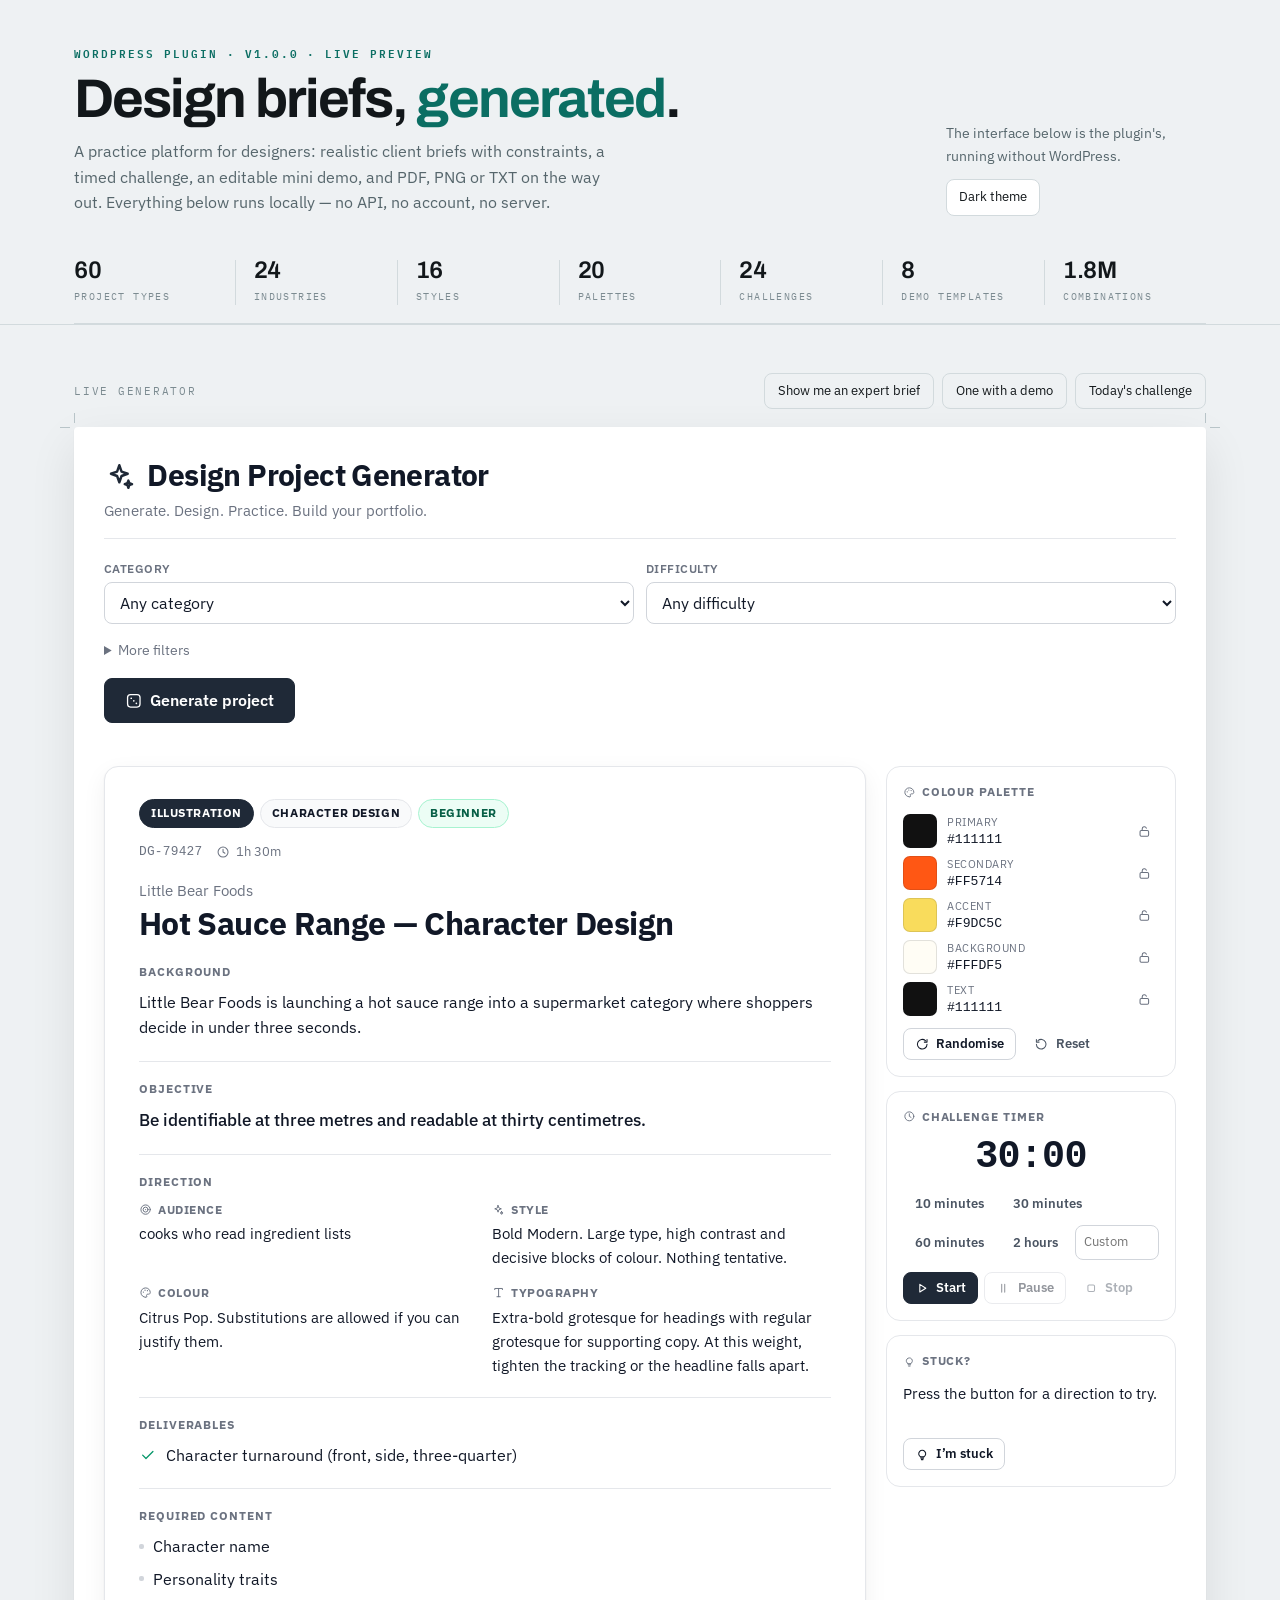
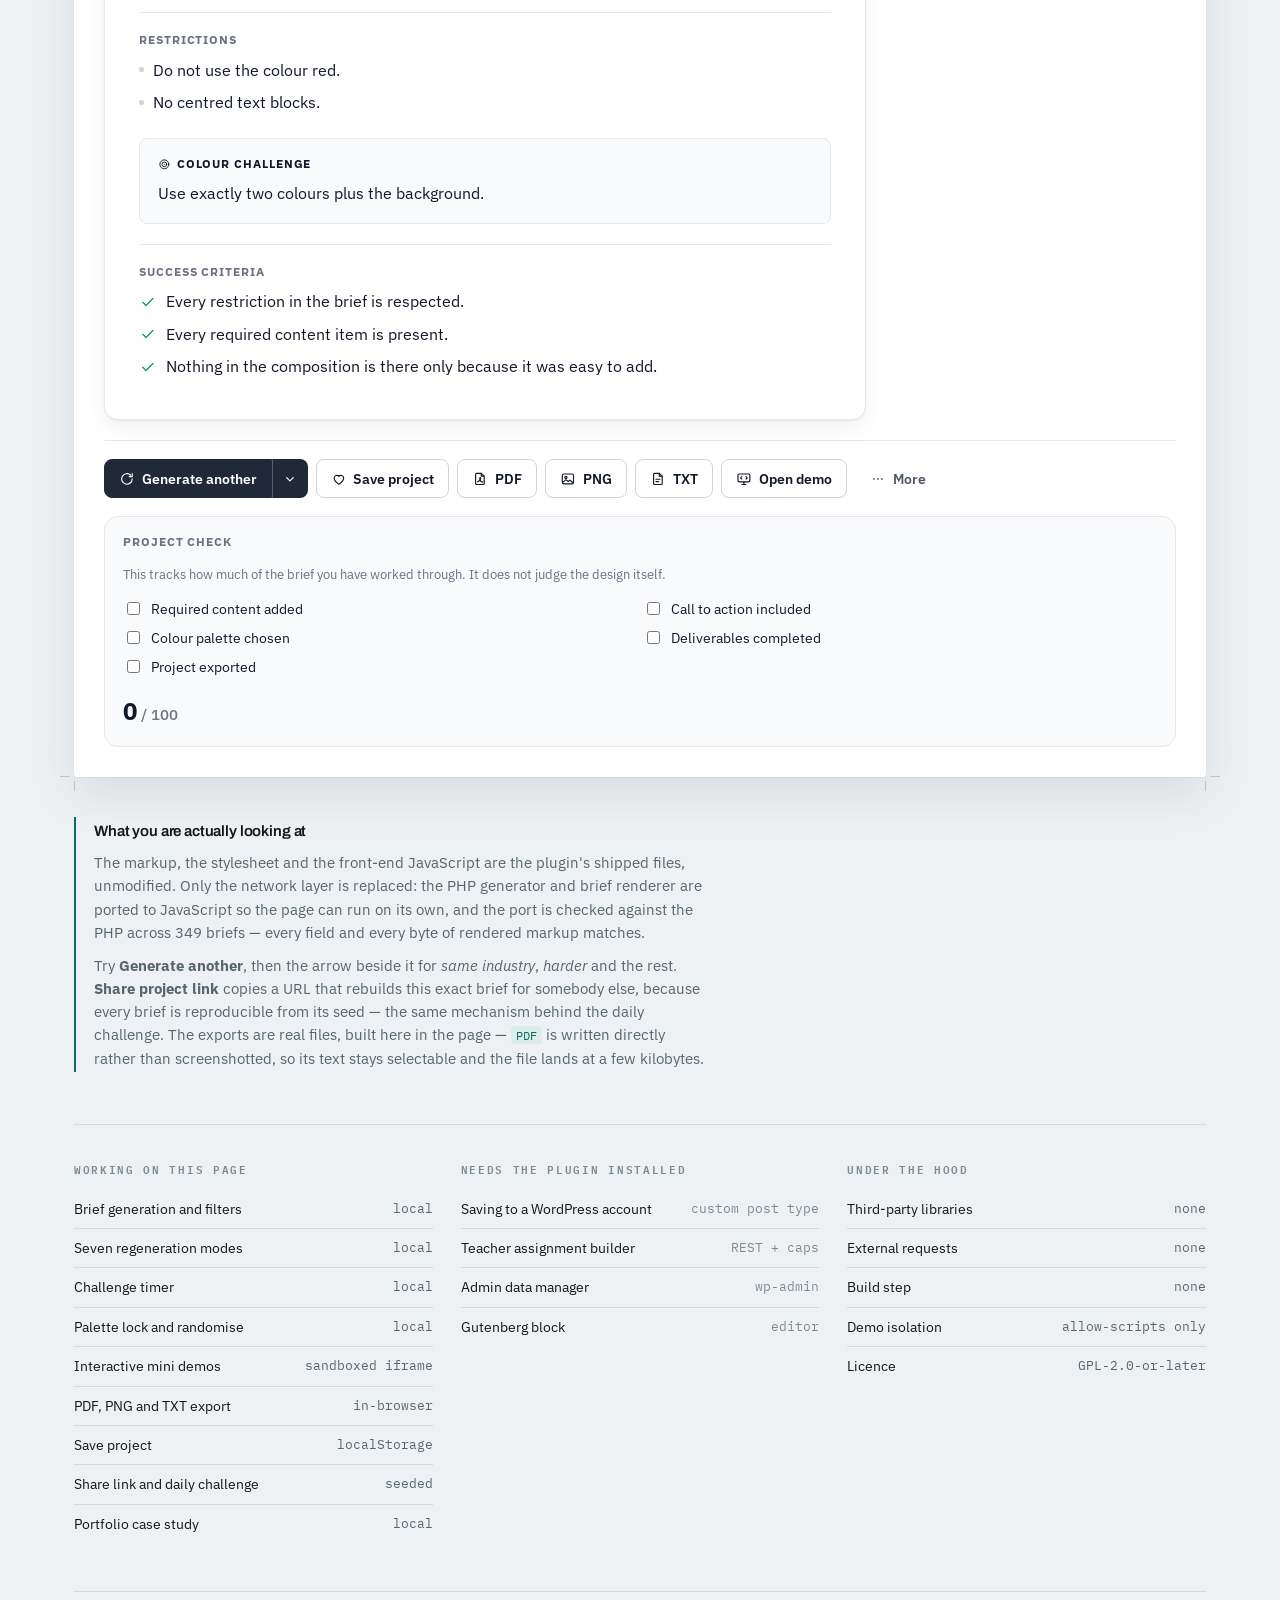
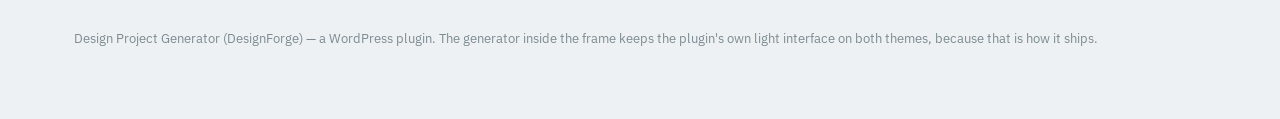
==== commit 2e42c7f8: "Route demo exports through the viewer's downloads capability The plugin hands a file over by creatin" ====
--- a/demo/index.html
+++ b/demo/index.html
@@ -1705,7 +1705,7 @@
 </svg>
 		<div class="dpg" id="dpg-1" data-dpg>
 			<script type="application/json" data-dpg-config>
-				{"uid":"dpg-1","settings":{"showFilters":true,"showTimer":true,"showDemo":true,"showExport":true,"showSave":true,"showPalette":true,"showHints":true,"showCase":true,"daily":false,"teacher":false},"filters":{"category":"","type":"","industry":"","style":"","difficulty":"","mode":"random","seed":0,"demo_only":false},"restUrl":"\/wp-json\/dpg\/v1","loggedIn":false,"project":{"id":"DG-22906","seed":1903222906,"title":"New Business Deck Event Website","category":"Web Design","category_id":"web-design","project_type":"Event Website","project_type_id":"event-website","industry":"Creative Agency","industry_id":"agency","difficulty":"intermediate","client":"Ninth Floor","product":"new business deck","background":"Ninth Floor does strong work for clients and has neglected their own identity for four years.","objective":"Attract better-fitting clients rather than more clients.","audience":"potential studio hires","style":"Minimal","style_id":"minimal","style_direction":"Strip the composition to what is necessary. Let white space carry the hierarchy and keep decoration out of it.","color_direction":"Pacific Blue. Substitutions are allowed if you can justify them.","typography":"Display serif for headings with old-style serif for supporting copy.","typography_note":"All-serif settings feel expensive but need wider leading to stay readable.","palette":{"id":"pacific","name":"Pacific Blue","colors":{"primary":"#0a3d62","secondary":"#1b6ca8","accent":"#f6b93b","background":"#f1f6fa","text":"#0a2233"}},"estimated_time":150,"demo_type":"landing-page","deliverables":["Home page with countdown","Schedule page","Registration section"],"restrictions":["The layout must work when printed in one colour.","Do not use the colour red.","Keep the palette to greyscale plus a single accent."],"content":["Event name","Date and venue","Speaker names","Ticket prices"],"success":["Every restriction in the brief is respected.","The work is legible at its real final size, not just on screen at 200%.","Every required content item is present.","The hierarchy is unambiguous: it is obvious what to read first, second and third."],"challenge":{"id":"layout-negative","type":"layout","name":"Negative Space Challenge","prompt":"Make empty space the most memorable element in the piece.","duration":0},"tags":["web-design","event-website","agency","minimal","intermediate"],"personality":"","competitors":[],"budget":"","deadline":""}}			</script>
+				{"uid":"dpg-1","settings":{"showFilters":true,"showTimer":true,"showDemo":true,"showExport":true,"showSave":true,"showPalette":true,"showHints":true,"showCase":true,"daily":false,"teacher":false},"filters":{"category":"","type":"","industry":"","style":"","difficulty":"","mode":"random","seed":0,"demo_only":false},"restUrl":"\/wp-json\/dpg\/v1","loggedIn":false,"project":{"id":"DG-79427","seed":1728279427,"title":"Hot Sauce Range \u2014 Character Design","category":"Illustration","category_id":"illustration","project_type":"Character Design","project_type_id":"character-design","industry":"Food Product","industry_id":"food-product","difficulty":"beginner","client":"Little Bear Foods","product":"hot sauce range","background":"Little Bear Foods is launching a hot sauce range into a supermarket category where shoppers decide in under three seconds.","objective":"Be identifiable at three metres and readable at thirty centimetres.","audience":"cooks who read ingredient lists","style":"Bold Modern","style_id":"bold-modern","style_direction":"Large type, high contrast and decisive blocks of colour. Nothing tentative.","color_direction":"Citrus Pop. Substitutions are allowed if you can justify them.","typography":"Extra-bold grotesque for headings with regular grotesque for supporting copy.","typography_note":"At this weight, tighten the tracking or the headline falls apart.","palette":{"id":"citrus-pop","name":"Citrus Pop","colors":{"primary":"#111111","secondary":"#ff5714","accent":"#f9dc5c","background":"#fffdf5","text":"#111111"}},"estimated_time":90,"demo_type":"none","deliverables":["Character turnaround (front, side, three-quarter)"],"restrictions":["Do not use the colour red.","No centred text blocks."],"content":["Character name","Personality traits"],"success":["Every restriction in the brief is respected.","Every required content item is present.","Nothing in the composition is there only because it was easy to add."],"challenge":{"id":"color-two","type":"color","name":"Colour Challenge","prompt":"Use exactly two colours plus the background.","duration":0},"tags":["illustration","character-design","food-product","bold-modern","beginner"],"personality":"","competitors":[],"budget":"","deadline":""}}			</script>
 
 			<header class="dpg__masthead">
 				<div class="dpg__masthead-text">
@@ -1872,35 +1872,33 @@
 			<div class="dpg__stage">
 				<div class="dpg__card-wrap dpg-export-area" id="dpg-1-export-area" data-dpg-export-area>
 					<div class="dpg__card" data-dpg-card aria-busy="false">
-								<article class="dpg-brief dpg-brief--intermediate">
+								<article class="dpg-brief dpg-brief--beginner">
 			<header class="dpg-brief__head">
 				<div class="dpg-brief__chips">
-					<span class="dpg-chip dpg-chip--category">Web Design</span>
-					<span class="dpg-chip dpg-chip--type">Event Website</span>
-					<span class="dpg-chip dpg-chip--difficulty" data-level="intermediate">
-						Intermediate					</span>
-											<span class="dpg-chip dpg-chip--demo">
-							<svg class="dpg-icon " aria-hidden="true" focusable="false"><use href="#dpg-i-monitor"></use></svg>							Demo available						</span>
+					<span class="dpg-chip dpg-chip--category">Illustration</span>
+					<span class="dpg-chip dpg-chip--type">Character Design</span>
+					<span class="dpg-chip dpg-chip--difficulty" data-level="beginner">
+						Beginner					</span>
 														</div>
 
 				<div class="dpg-brief__meta-line">
-					<span class="dpg-brief__id">DG-22906</span>
+					<span class="dpg-brief__id">DG-79427</span>
 					<span class="dpg-brief__time">
-						<svg class="dpg-icon " aria-hidden="true" focusable="false"><use href="#dpg-i-clock"></use></svg>						2h 30m					</span>
+						<svg class="dpg-icon " aria-hidden="true" focusable="false"><use href="#dpg-i-clock"></use></svg>						1h 30m					</span>
 				</div>
 
-				<p class="dpg-brief__client">Ninth Floor</p>
-				<h3 class="dpg-brief__title">New Business Deck Event Website</h3>
+				<p class="dpg-brief__client">Little Bear Foods</p>
+				<h3 class="dpg-brief__title">Hot Sauce Range — Character Design</h3>
 			</header>
 
 							<section class="dpg-brief__section">
 					<h4 class="dpg-brief__label">Background</h4>
-					<p class="dpg-brief__prose">Ninth Floor does strong work for clients and has neglected their own identity for four years.</p>
+					<p class="dpg-brief__prose">Little Bear Foods is launching a hot sauce range into a supermarket category where shoppers decide in under three seconds.</p>
 				</section>
 			
 							<section class="dpg-brief__section">
 					<h4 class="dpg-brief__label">Objective</h4>
-					<p class="dpg-brief__prose dpg-brief__prose--lead">Attract better-fitting clients rather than more clients.</p>
+					<p class="dpg-brief__prose dpg-brief__prose--lead">Be identifiable at three metres and readable at thirty centimetres.</p>
 				</section>
 			
 			<section class="dpg-brief__section">
@@ -1908,19 +1906,19 @@
 				<dl class="dpg-brief__facts">
 							<div class="dpg-brief__fact">
 			<dt><svg class="dpg-icon " aria-hidden="true" focusable="false"><use href="#dpg-i-target"></use></svg><span>Audience</span></dt>
-			<dd>potential studio hires</dd>
+			<dd>cooks who read ingredient lists</dd>
 		</div>
 				<div class="dpg-brief__fact">
 			<dt><svg class="dpg-icon " aria-hidden="true" focusable="false"><use href="#dpg-i-sparkles"></use></svg><span>Style</span></dt>
-			<dd>Minimal. Strip the composition to what is necessary. Let white space carry the hierarchy and keep decoration out of it.</dd>
+			<dd>Bold Modern. Large type, high contrast and decisive blocks of colour. Nothing tentative.</dd>
 		</div>
 				<div class="dpg-brief__fact">
 			<dt><svg class="dpg-icon " aria-hidden="true" focusable="false"><use href="#dpg-i-palette"></use></svg><span>Colour</span></dt>
-			<dd>Pacific Blue. Substitutions are allowed if you can justify them.</dd>
+			<dd>Citrus Pop. Substitutions are allowed if you can justify them.</dd>
 		</div>
 				<div class="dpg-brief__fact">
 			<dt><svg class="dpg-icon " aria-hidden="true" focusable="false"><use href="#dpg-i-type"></use></svg><span>Typography</span></dt>
-			<dd>Display serif for headings with old-style serif for supporting copy. All-serif settings feel expensive but need wider leading to stay readable.</dd>
+			<dd>Extra-bold grotesque for headings with regular grotesque for supporting copy. At this weight, tighten the tracking or the headline falls apart.</dd>
 		</div>
 						</dl>
 			</section>
@@ -1929,13 +1927,7 @@
 			<h4 class="dpg-brief__label">Deliverables</h4>
 			<ul class="dpg-brief__list dpg-brief__list--check">
 									<li>
-													<svg class="dpg-icon dpg-brief__tick" aria-hidden="true" focusable="false"><use href="#dpg-i-check"></use></svg>												<span>Home page with countdown</span>
-					</li>
-									<li>
-													<svg class="dpg-icon dpg-brief__tick" aria-hidden="true" focusable="false"><use href="#dpg-i-check"></use></svg>												<span>Schedule page</span>
-					</li>
-									<li>
-													<svg class="dpg-icon dpg-brief__tick" aria-hidden="true" focusable="false"><use href="#dpg-i-check"></use></svg>												<span>Registration section</span>
+													<svg class="dpg-icon dpg-brief__tick" aria-hidden="true" focusable="false"><use href="#dpg-i-check"></use></svg>												<span>Character turnaround (front, side, three-quarter)</span>
 					</li>
 							</ul>
 		</section>
@@ -1943,16 +1935,10 @@
 			<h4 class="dpg-brief__label">Required content</h4>
 			<ul class="dpg-brief__list ">
 									<li>
-												<span>Event name</span>
+												<span>Character name</span>
 					</li>
 									<li>
-												<span>Date and venue</span>
-					</li>
-									<li>
-												<span>Speaker names</span>
-					</li>
-									<li>
-												<span>Ticket prices</span>
+												<span>Personality traits</span>
 					</li>
 							</ul>
 		</section>
@@ -1960,21 +1946,18 @@
 			<h4 class="dpg-brief__label">Restrictions</h4>
 			<ul class="dpg-brief__list ">
 									<li>
-												<span>The layout must work when printed in one colour.</span>
-					</li>
-									<li>
 												<span>Do not use the colour red.</span>
 					</li>
 									<li>
-												<span>Keep the palette to greyscale plus a single accent.</span>
+												<span>No centred text blocks.</span>
 					</li>
 							</ul>
 		</section>
 		
 							<section class="dpg-brief__section dpg-brief__challenge">
 					<h4 class="dpg-brief__label">
-						<svg class="dpg-icon " aria-hidden="true" focusable="false"><use href="#dpg-i-target"></use></svg>						Negative Space Challenge					</h4>
-					<p class="dpg-brief__prose">Make empty space the most memorable element in the piece.</p>
+						<svg class="dpg-icon " aria-hidden="true" focusable="false"><use href="#dpg-i-target"></use></svg>						Colour Challenge					</h4>
+					<p class="dpg-brief__prose">Use exactly two colours plus the background.</p>
 									</section>
 			
 					<section class="dpg-brief__section dpg-brief__section--success">
@@ -1984,13 +1967,10 @@
 													<svg class="dpg-icon dpg-brief__tick" aria-hidden="true" focusable="false"><use href="#dpg-i-check"></use></svg>												<span>Every restriction in the brief is respected.</span>
 					</li>
 									<li>
-													<svg class="dpg-icon dpg-brief__tick" aria-hidden="true" focusable="false"><use href="#dpg-i-check"></use></svg>												<span>The work is legible at its real final size, not just on screen at 200%.</span>
-					</li>
-									<li>
 													<svg class="dpg-icon dpg-brief__tick" aria-hidden="true" focusable="false"><use href="#dpg-i-check"></use></svg>												<span>Every required content item is present.</span>
 					</li>
 									<li>
-													<svg class="dpg-icon dpg-brief__tick" aria-hidden="true" focusable="false"><use href="#dpg-i-check"></use></svg>												<span>The hierarchy is unambiguous: it is obvious what to read first, second and third.</span>
+													<svg class="dpg-icon dpg-brief__tick" aria-hidden="true" focusable="false"><use href="#dpg-i-check"></use></svg>												<span>Nothing in the composition is there only because it was easy to add.</span>
 					</li>
 							</ul>
 		</section>
@@ -2004,55 +1984,55 @@
 						<svg class="dpg-icon " aria-hidden="true" focusable="false"><use href="#dpg-i-palette"></use></svg>						Colour palette					</h4>
 					<ul class="dpg-palette" data-dpg-palette>
 													<li class="dpg-swatch" data-dpg-swatch="primary" data-locked="false">
-								<span class="dpg-swatch__chip" style="background:#0a3d62"></span>
+								<span class="dpg-swatch__chip" style="background:#111111"></span>
 								<span class="dpg-swatch__meta">
 									<span class="dpg-swatch__role">Primary</span>
 									<button type="button" class="dpg-swatch__hex" data-dpg-copy-hex title="Copy this hex value">
-										#0A3D62									</button>
+										#111111									</button>
 								</span>
 								<button type="button" class="dpg-swatch__lock" data-dpg-lock aria-pressed="false">
 									<span class="screen-reader-text">Lock this colour</span>
 									<svg class="dpg-icon dpg-swatch__lock-open" aria-hidden="true" focusable="false"><use href="#dpg-i-unlock"></use></svg>									<svg class="dpg-icon dpg-swatch__lock-closed" aria-hidden="true" focusable="false"><use href="#dpg-i-lock"></use></svg>								</button>
 							</li>
 													<li class="dpg-swatch" data-dpg-swatch="secondary" data-locked="false">
-								<span class="dpg-swatch__chip" style="background:#1b6ca8"></span>
+								<span class="dpg-swatch__chip" style="background:#ff5714"></span>
 								<span class="dpg-swatch__meta">
 									<span class="dpg-swatch__role">Secondary</span>
 									<button type="button" class="dpg-swatch__hex" data-dpg-copy-hex title="Copy this hex value">
-										#1B6CA8									</button>
+										#FF5714									</button>
 								</span>
 								<button type="button" class="dpg-swatch__lock" data-dpg-lock aria-pressed="false">
 									<span class="screen-reader-text">Lock this colour</span>
 									<svg class="dpg-icon dpg-swatch__lock-open" aria-hidden="true" focusable="false"><use href="#dpg-i-unlock"></use></svg>									<svg class="dpg-icon dpg-swatch__lock-closed" aria-hidden="true" focusable="false"><use href="#dpg-i-lock"></use></svg>								</button>
 							</li>
 													<li class="dpg-swatch" data-dpg-swatch="accent" data-locked="false">
-								<span class="dpg-swatch__chip" style="background:#f6b93b"></span>
+								<span class="dpg-swatch__chip" style="background:#f9dc5c"></span>
 								<span class="dpg-swatch__meta">
 									<span class="dpg-swatch__role">Accent</span>
 									<button type="button" class="dpg-swatch__hex" data-dpg-copy-hex title="Copy this hex value">
-										#F6B93B									</button>
+										#F9DC5C									</button>
 								</span>
 								<button type="button" class="dpg-swatch__lock" data-dpg-lock aria-pressed="false">
 									<span class="screen-reader-text">Lock this colour</span>
 									<svg class="dpg-icon dpg-swatch__lock-open" aria-hidden="true" focusable="false"><use href="#dpg-i-unlock"></use></svg>									<svg class="dpg-icon dpg-swatch__lock-closed" aria-hidden="true" focusable="false"><use href="#dpg-i-lock"></use></svg>								</button>
 							</li>
 													<li class="dpg-swatch" data-dpg-swatch="background" data-locked="false">
-								<span class="dpg-swatch__chip" style="background:#f1f6fa"></span>
+								<span class="dpg-swatch__chip" style="background:#fffdf5"></span>
 								<span class="dpg-swatch__meta">
 									<span class="dpg-swatch__role">Background</span>
 									<button type="button" class="dpg-swatch__hex" data-dpg-copy-hex title="Copy this hex value">
-										#F1F6FA									</button>
+										#FFFDF5									</button>
 								</span>
 								<button type="button" class="dpg-swatch__lock" data-dpg-lock aria-pressed="false">
 									<span class="screen-reader-text">Lock this colour</span>
 									<svg class="dpg-icon dpg-swatch__lock-open" aria-hidden="true" focusable="false"><use href="#dpg-i-unlock"></use></svg>									<svg class="dpg-icon dpg-swatch__lock-closed" aria-hidden="true" focusable="false"><use href="#dpg-i-lock"></use></svg>								</button>
 							</li>
 													<li class="dpg-swatch" data-dpg-swatch="text" data-locked="false">
-								<span class="dpg-swatch__chip" style="background:#0a2233"></span>
+								<span class="dpg-swatch__chip" style="background:#111111"></span>
 								<span class="dpg-swatch__meta">
 									<span class="dpg-swatch__role">Text</span>
 									<button type="button" class="dpg-swatch__hex" data-dpg-copy-hex title="Copy this hex value">
-										#0A2233									</button>
+										#111111									</button>
 								</span>
 								<button type="button" class="dpg-swatch__lock" data-dpg-lock aria-pressed="false">
 									<span class="screen-reader-text">Lock this colour</span>
@@ -2283,9 +2263,9 @@
 			Try <strong>Generate another</strong>, then the arrow beside it for <em>same industry</em>,
 			<em>harder</em> and the rest. <strong>Share project link</strong> copies a URL that rebuilds
 			this exact brief for somebody else, because every brief is reproducible from its seed —
-			the same mechanism behind the daily challenge. Exports really do download:
-			<code>PDF</code> is written directly, so its text stays selectable rather than being a
-			screenshot.
+			the same mechanism behind the daily challenge. The exports are real files, built
+			here in the page — <code>PDF</code> is written directly rather than screenshotted, so its
+			text stays selectable and the file lands at a few kilobytes.
 		</p>
 	</section>
 
@@ -6650,6 +6630,47 @@
 			return;
 		}
 
+		/*
+		 * Handing the viewer a file.
+		 *
+		 * The plugin creates an object URL and clicks an anchor, which is
+		 * right in WordPress and inert inside the artifact viewer, where a
+		 * page cannot start a download on its own. Where the downloads
+		 * capability is available the same blob goes through it instead, so
+		 * the export buttons produce a real file in both places. The plugin's
+		 * own code is untouched; only this page swaps the delivery.
+		 */
+		var nativeDownload = window.DPG.download;
+		var downloadsReady = ( window.claude && typeof window.claude.use === 'function' )
+			? window.claude.use( 'downloads' ).catch( function () {
+				return null;
+			} )
+			: Promise.resolve( null );
+
+		window.DPG.download = function ( blob, filename ) {
+			downloadsReady.then( function ( downloads ) {
+				if ( ! downloads ) {
+					nativeDownload( blob, filename );
+
+					return;
+				}
+
+				downloads.save( { filename: filename, data: blob } ).then( function () {
+					instance.announce( 'Saved ' + filename + '.' );
+				} ).catch( function ( error ) {
+					var code = error && error.code;
+
+					if ( code === 'declined' ) {
+						instance.announce( 'Download cancelled.' );
+					} else if ( code === 'rate_limited' ) {
+						instance.announce( 'A save prompt is already open.' );
+					} else {
+						instance.announce( 'That file could not be saved from this view.' );
+					}
+				} );
+			} );
+		};
+
 		var daily = document.querySelector( '[data-demo-daily]' );
 
 		if ( daily ) {
